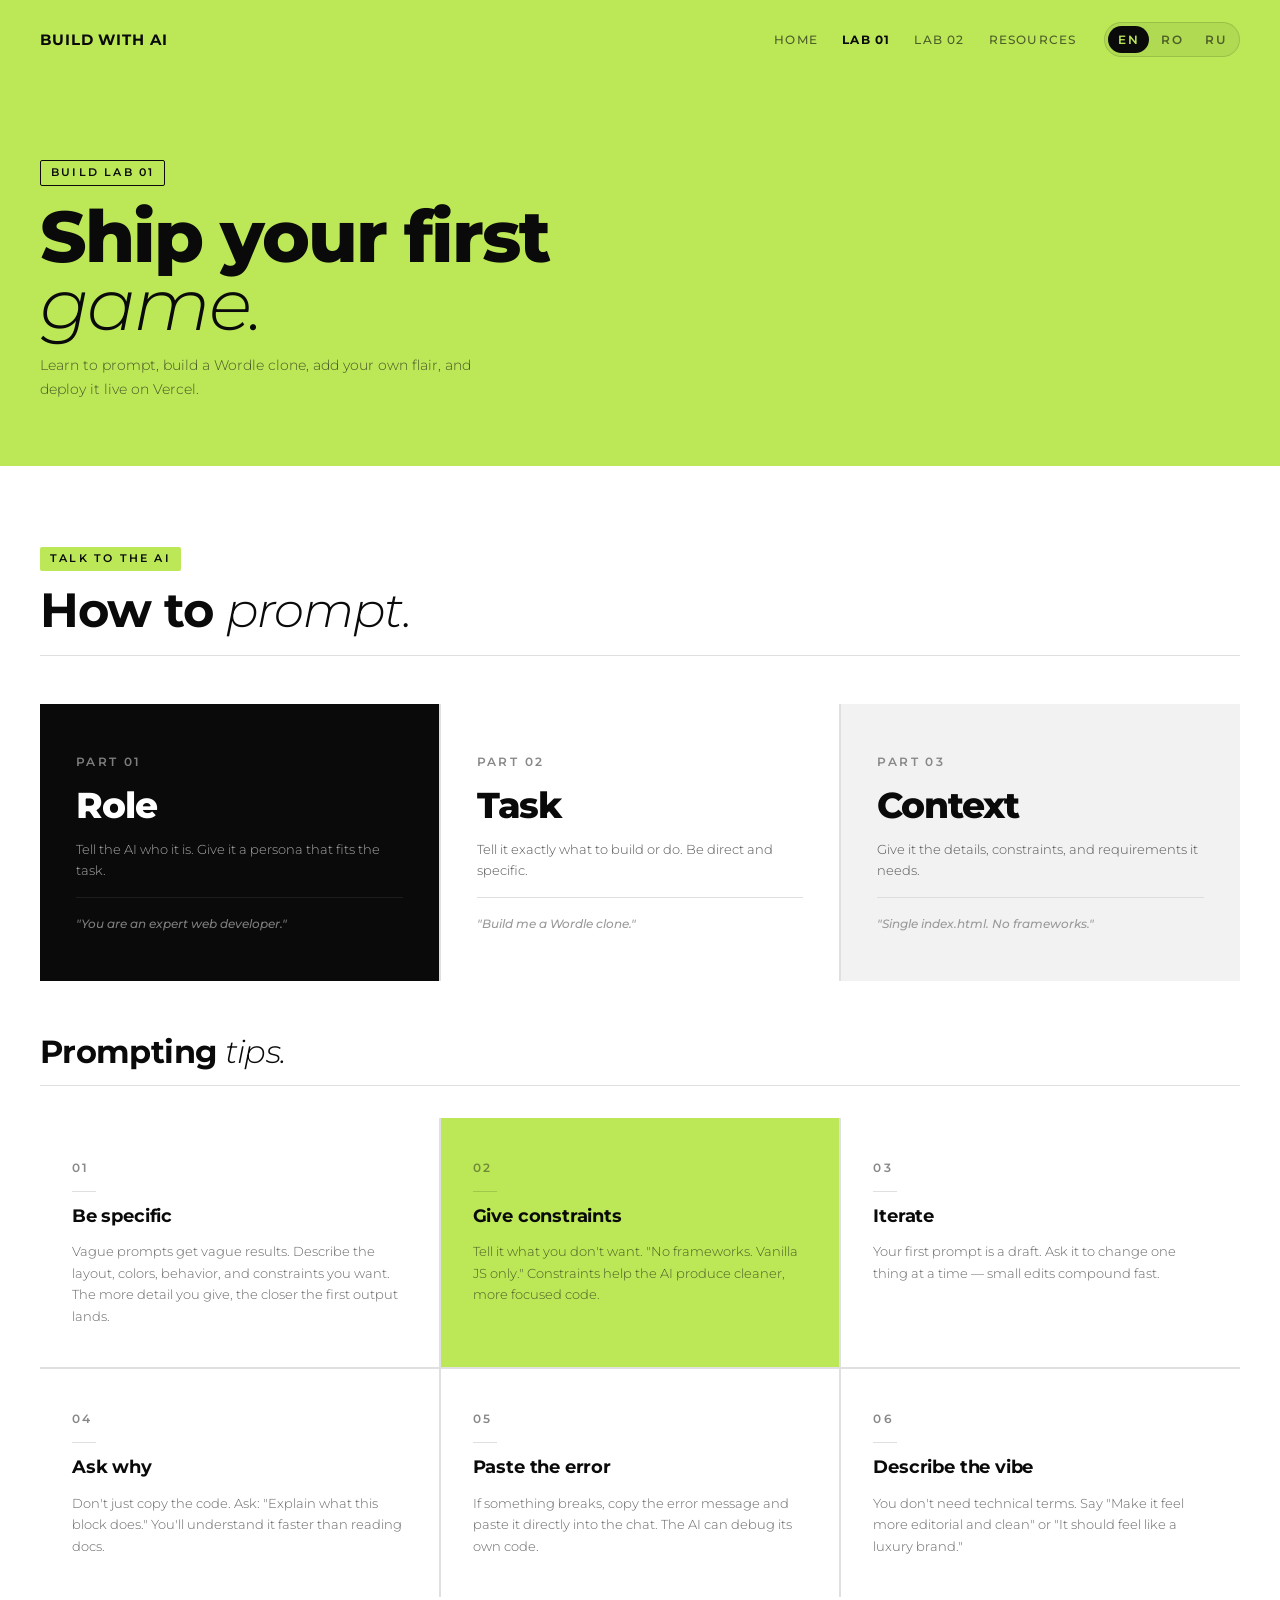
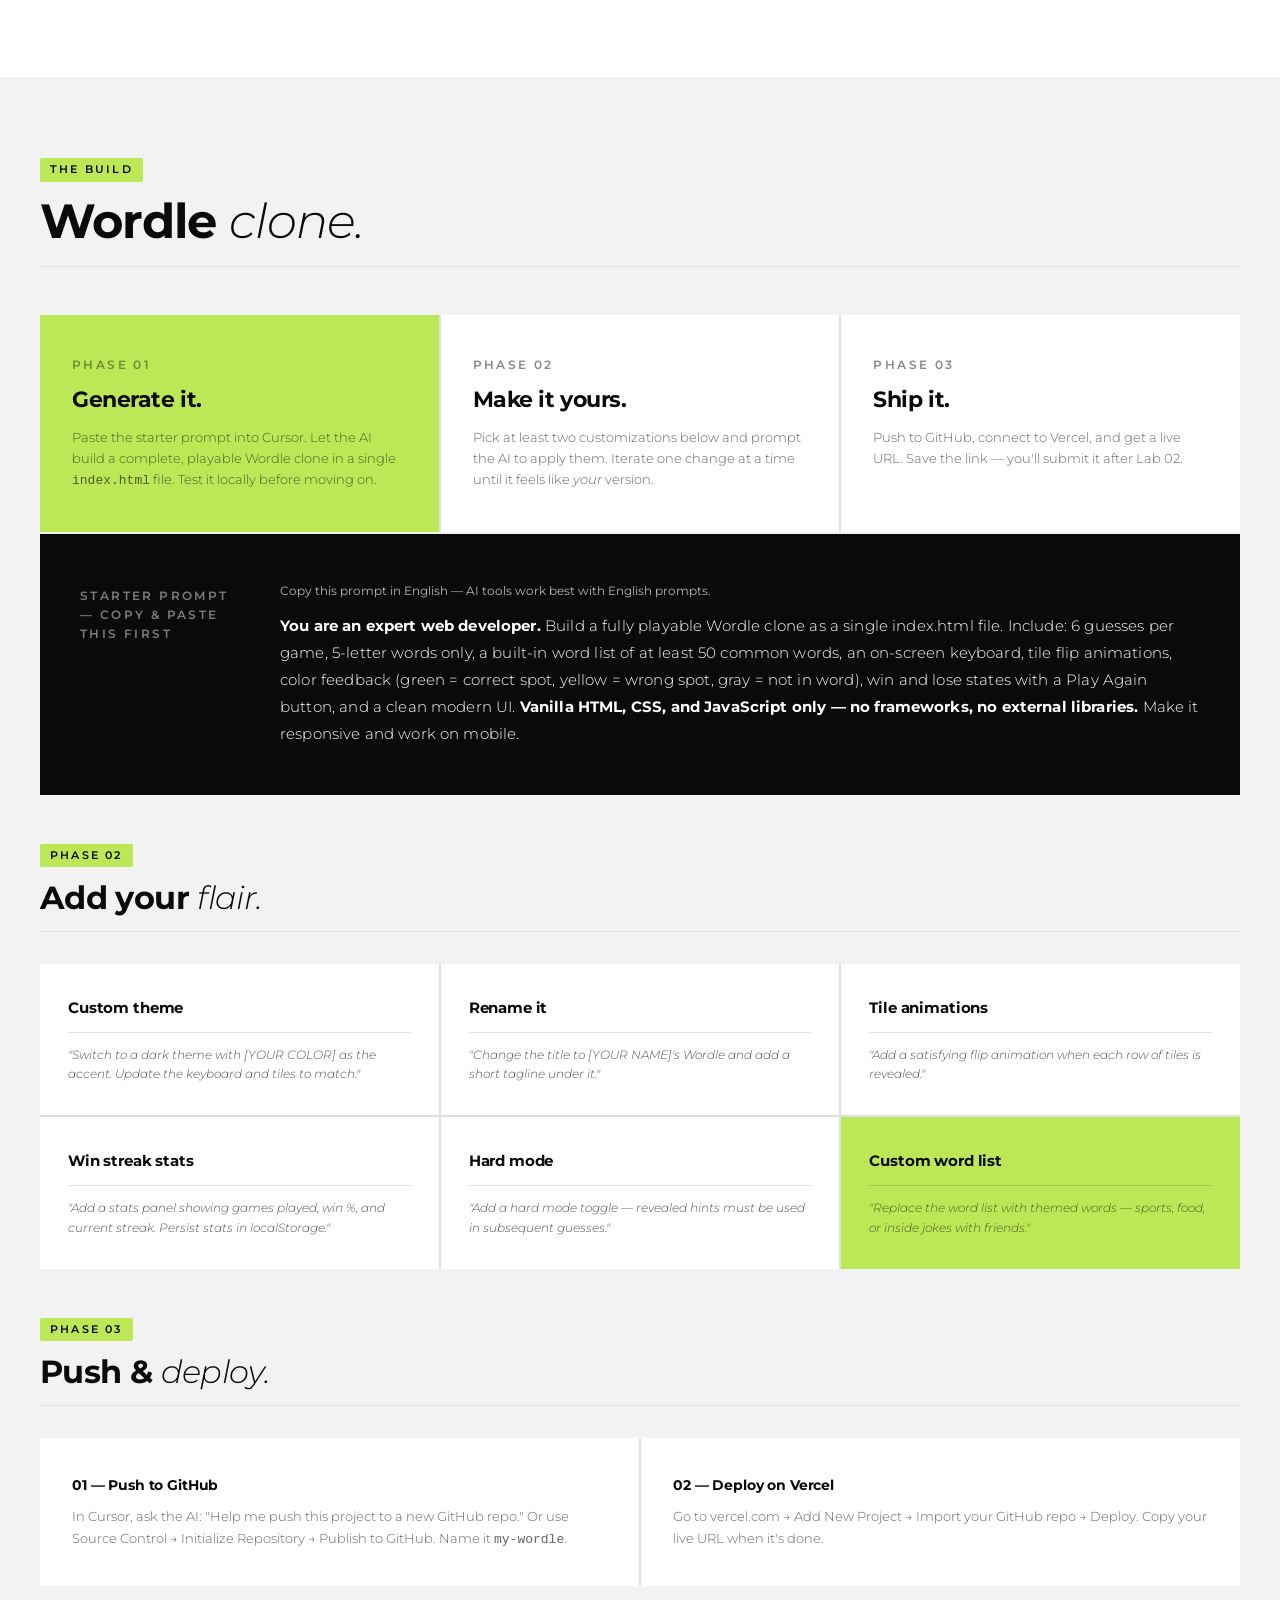
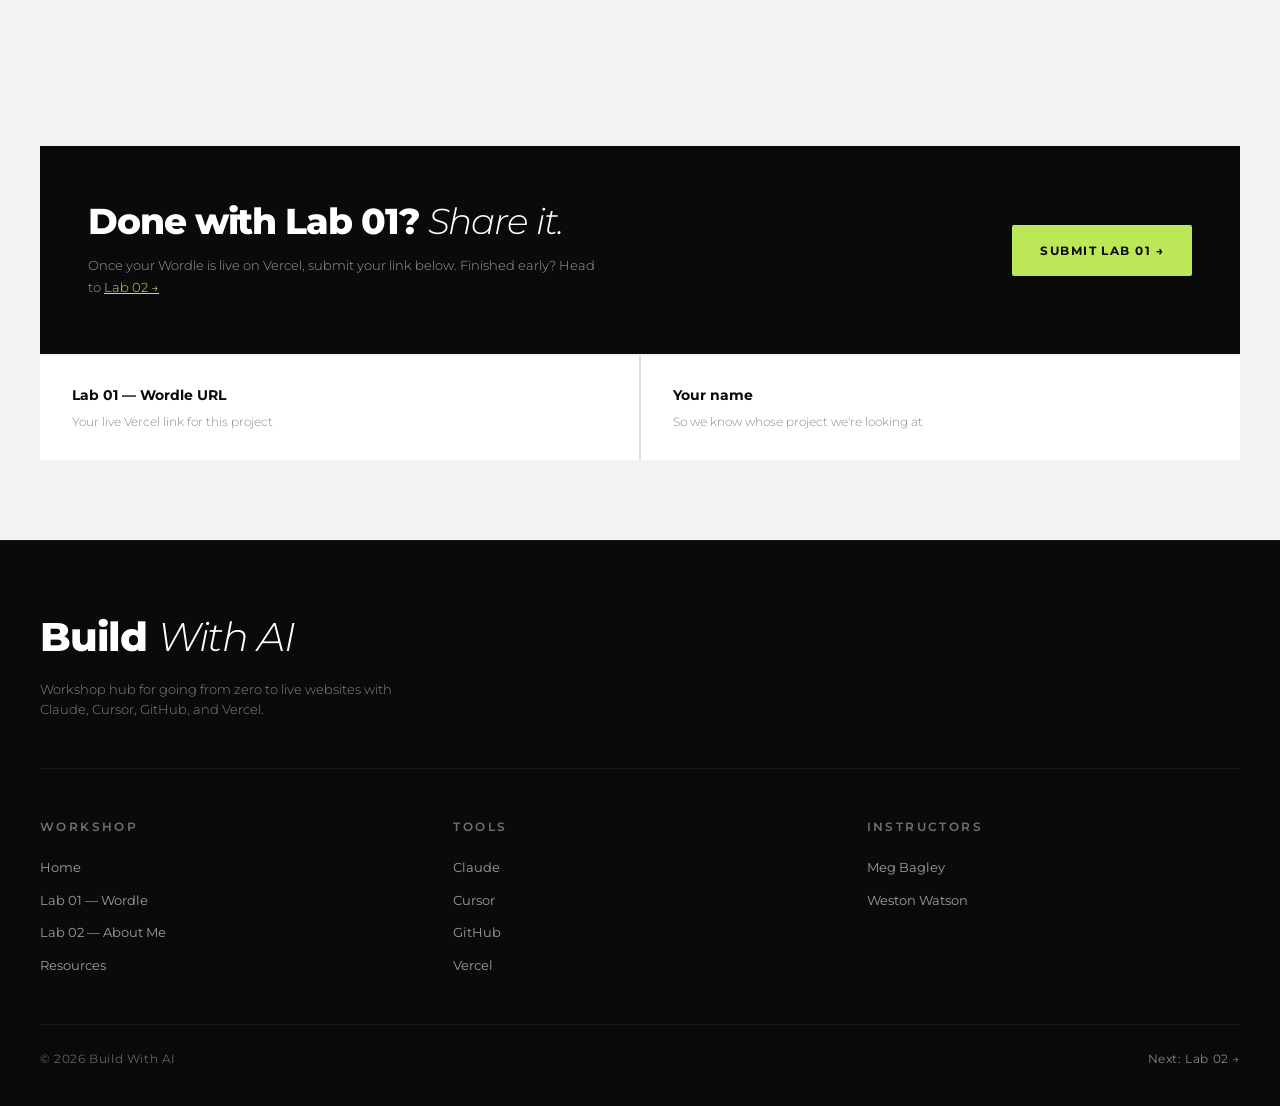
==== lab-1.html @ 5682653f "Fix starter prompt layout by grouping note and prompt text together. Co-authored-by: Cursor <cursora" ====
<!DOCTYPE html>
<html lang="en">
<head>
<meta charset="UTF-8">
<meta name="viewport" content="width=device-width, initial-scale=1.0">
<meta name="theme-color" content="#bce858">
<meta name="color-scheme" content="light">
<meta name="apple-mobile-web-app-title" content="Build With AI">
<title>Lab 01 — Wordle · Build With AI</title>
<link rel="icon" type="image/svg+xml" href="favicon.svg">
<link rel="apple-touch-icon" href="favicon.svg">
<link href="https://fonts.googleapis.com/css2?family=Montserrat:ital,wght@0,300;0,400;0,500;0,600;0,700;0,800;0,900;1,300;1,400&display=swap" rel="stylesheet">
<link rel="stylesheet" href="styles.css">
</head>
<body data-i18n-title="title.lab1">

<div class="cursor" id="cursor"></div>

<nav id="nav">
  <a href="index.html" class="nav-logo" data-i18n="nav.logo">Build With AI</a>
  <div class="nav-right">
    <ul class="nav-links">
      <li><a href="index.html" data-i18n="nav.home">Home</a></li>
      <li><a href="lab-1.html" class="active" data-i18n="nav.lab1">Lab 01</a></li>
      <li><a href="lab-2.html" data-i18n="nav.lab2">Lab 02</a></li>
      <li><a href="resources.html" data-i18n="nav.resources">Resources</a></li>
    </ul>
    <div class="lang-toggle lang-toggle--desktop" role="group" data-i18n-aria-label="nav.aria_lang" aria-label="Language">
      <button type="button" class="lang-btn active" data-lang="en" aria-pressed="true">EN</button>
      <button type="button" class="lang-btn" data-lang="ro" aria-pressed="false">RO</button>
      <button type="button" class="lang-btn" data-lang="ru" aria-pressed="false">RU</button>
    </div>
  </div>
  <button class="hamburger" id="hamburger" data-i18n-aria-label="nav.aria_menu" aria-label="Open menu">
    <span></span><span></span><span></span>
  </button>
</nav>

<div class="mobile-menu" id="mobileMenu">
  <div class="lang-toggle mobile-lang-toggle" role="group" data-i18n-aria-label="nav.aria_lang" aria-label="Language">
    <button type="button" class="lang-btn active" data-lang="en" aria-pressed="true">EN</button>
    <button type="button" class="lang-btn" data-lang="ro" aria-pressed="false">RO</button>
    <button type="button" class="lang-btn" data-lang="ru" aria-pressed="false">RU</button>
  </div>
  <a href="index.html" class="mobile-link" data-i18n="nav.home">Home</a>
  <a href="lab-1.html" class="mobile-link active" data-i18n="nav.lab1">Lab 01</a>
  <a href="lab-2.html" class="mobile-link" data-i18n="nav.lab2">Lab 02</a>
  <a href="resources.html" class="mobile-link" data-i18n="nav.resources">Resources</a>
</div>

<header class="page-hero page-hero--lime lime-surface">
  <div class="page-hero-content">
    <div class="section-tag" data-i18n="lab1.hero.tag">Build Lab 01</div>
    <h1 data-i18n-html="lab1.hero.title_html">Ship your first <em>game.</em></h1>
    <p data-i18n="lab1.hero.desc">Learn to prompt, build a Wordle clone, add your own flair, and deploy it live on Vercel.</p>
  </div>
</header>

<!-- PROMPTING -->
<section id="prompting" class="page-section">
  <div class="section-header reveal">
    <div>
      <div class="section-tag" data-i18n="lab1.prompting.tag">Talk to the AI</div>
      <h2 class="section-title" data-i18n-html="lab1.prompting.title_html">How to <em>prompt.</em></h2>
    </div>
  </div>
  <div class="formula-blocks reveal">
    <div class="formula-block">
      <div class="formula-part-label" data-i18n="lab1.prompting.formula01.label">Part 01</div>
      <div class="formula-name" data-i18n="lab1.prompting.formula01.name">Role</div>
      <div class="formula-desc" data-i18n="lab1.prompting.formula01.desc">Tell the AI who it is. Give it a persona that fits the task.</div>
      <div class="formula-eg" data-i18n="lab1.prompting.formula01.eg">"You are an expert web developer."</div>
    </div>
    <div class="formula-block">
      <div class="formula-part-label" data-i18n="lab1.prompting.formula02.label">Part 02</div>
      <div class="formula-name" data-i18n="lab1.prompting.formula02.name">Task</div>
      <div class="formula-desc" data-i18n="lab1.prompting.formula02.desc">Tell it exactly what to build or do. Be direct and specific.</div>
      <div class="formula-eg" data-i18n="lab1.prompting.formula02.eg">"Build me a Wordle clone."</div>
    </div>
    <div class="formula-block">
      <div class="formula-part-label" data-i18n="lab1.prompting.formula03.label">Part 03</div>
      <div class="formula-name" data-i18n="lab1.prompting.formula03.name">Context</div>
      <div class="formula-desc" data-i18n="lab1.prompting.formula03.desc">Give it the details, constraints, and requirements it needs.</div>
      <div class="formula-eg" data-i18n="lab1.prompting.formula03.eg">"Single index.html. No frameworks."</div>
    </div>
  </div>

  <div class="section-header reveal" style="margin-top: 48px; margin-bottom: 32px; padding-bottom: 16px;">
    <div>
      <h2 class="section-title" style="font-size: clamp(22px, 3vw, 32px);" data-i18n-html="lab1.prompting.tips_title_html">Prompting <em>tips.</em></h2>
    </div>
  </div>

  <div class="tips-blocks reveal">
    <div class="tip-block">
      <div class="tip-num">01</div>
      <div class="tip-divider"></div>
      <div class="tip-title" data-i18n="tips.01.title">Be specific</div>
      <div class="tip-body" data-i18n="tips.01.body">Vague prompts get vague results. Describe the layout, colors, behavior, and constraints you want. The more detail you give, the closer the first output lands.</div>
    </div>
    <div class="tip-block tip-block--lime">
      <div class="tip-num">02</div>
      <div class="tip-divider"></div>
      <div class="tip-title" data-i18n="tips.02.title">Give constraints</div>
      <div class="tip-body" data-i18n="tips.02.body">Tell it what you don't want. "No frameworks. Vanilla JS only." Constraints help the AI produce cleaner, more focused code.</div>
    </div>
    <div class="tip-block">
      <div class="tip-num">03</div>
      <div class="tip-divider"></div>
      <div class="tip-title" data-i18n="tips.03.title">Iterate</div>
      <div class="tip-body" data-i18n="tips.03.body">Your first prompt is a draft. Ask it to change one thing at a time — small edits compound fast.</div>
    </div>
    <div class="tip-block">
      <div class="tip-num">04</div>
      <div class="tip-divider"></div>
      <div class="tip-title" data-i18n="tips.04.title">Ask why</div>
      <div class="tip-body" data-i18n="tips.04.body">Don't just copy the code. Ask: "Explain what this block does." You'll understand it faster than reading docs.</div>
    </div>
    <div class="tip-block">
      <div class="tip-num">05</div>
      <div class="tip-divider"></div>
      <div class="tip-title" data-i18n="tips.05.title">Paste the error</div>
      <div class="tip-body" data-i18n="tips.05.body">If something breaks, copy the error message and paste it directly into the chat. The AI can debug its own code.</div>
    </div>
    <div class="tip-block">
      <div class="tip-num">06</div>
      <div class="tip-divider"></div>
      <div class="tip-title" data-i18n="tips.06.title">Describe the vibe</div>
      <div class="tip-body" data-i18n="tips.06.body">You don't need technical terms. Say "Make it feel more editorial and clean" or "It should feel like a luxury brand."</div>
    </div>
  </div>
</section>

<!-- BUILD LAB 01 -->
<section id="build-01" class="page-section gray">
  <div class="section-header reveal">
    <div>
      <div class="section-tag" data-i18n="lab1.build.tag">The build</div>
      <h2 class="section-title" data-i18n-html="lab1.build.title_html">Wordle <em>clone.</em></h2>
    </div>
  </div>

  <div class="build-phases reveal">
    <div class="build-phase">
      <div class="build-phase-label" data-i18n="lab1.build.phase01.label">Phase 01</div>
      <div class="build-phase-title" data-i18n="lab1.build.phase01.title">Generate it.</div>
      <div class="build-phase-body" data-i18n-html="lab1.build.phase01.body_html">Paste the starter prompt into Cursor. Let the AI build a complete, playable Wordle clone in a single <span style="font-family:monospace;">index.html</span> file. Test it locally before moving on.</div>
    </div>
    <div class="build-phase">
      <div class="build-phase-label" data-i18n="lab1.build.phase02.label">Phase 02</div>
      <div class="build-phase-title" data-i18n="lab1.build.phase02.title">Make it yours.</div>
      <div class="build-phase-body" data-i18n-html="lab1.build.phase02.body_html">Pick at least two customizations below and prompt the AI to apply them. Iterate one change at a time until it feels like <em>your</em> version.</div>
    </div>
    <div class="build-phase">
      <div class="build-phase-label" data-i18n="lab1.build.phase03.label">Phase 03</div>
      <div class="build-phase-title" data-i18n="lab1.build.phase03.title">Ship it.</div>
      <div class="build-phase-body" data-i18n="lab1.build.phase03.body">Push to GitHub, connect to Vercel, and get a live URL. Save the link — you'll submit it after Lab 02.</div>
    </div>
  </div>

  <div class="prompt-example reveal">
    <div class="prompt-eg-label" data-i18n="lab1.prompt.label">Starter prompt — copy &amp; paste this first</div>
    <div class="prompt-eg-content">
      <p class="prompt-note" data-i18n="lab1.prompt.note">Copy this prompt in English — AI tools work best with English prompts.</p>
      <div class="prompt-eg-text" data-i18n-html="lab1.prompt.starter_html">
      <strong>You are an expert web developer.</strong> Build a fully playable Wordle clone as a single index.html file. Include: 6 guesses per game, 5-letter words only, a built-in word list of at least 50 common words, an on-screen keyboard, tile flip animations, color feedback (green = correct spot, yellow = wrong spot, gray = not in word), win and lose states with a Play Again button, and a clean modern UI. <strong>Vanilla HTML, CSS, and JavaScript only — no frameworks, no external libraries.</strong> Make it responsive and work on mobile.
      </div>
    </div>
  </div>

  <div class="section-header reveal" style="margin-top: 48px; margin-bottom: 32px; padding-bottom: 16px;">
    <div>
      <div class="section-tag" data-i18n="lab1.flair.tag">Phase 02</div>
      <h2 class="section-title" style="font-size: clamp(22px, 3vw, 32px);" data-i18n-html="lab1.flair.title_html">Add your <em>flair.</em></h2>
    </div>
  </div>

  <div class="flair-grid reveal">
    <div class="flair-card">
      <div class="flair-name" data-i18n="lab1.flair.theme.name">Custom theme</div>
      <div class="flair-prompt" data-i18n="lab1.flair.theme.prompt">"Switch to a dark theme with [YOUR COLOR] as the accent. Update the keyboard and tiles to match."</div>
    </div>
    <div class="flair-card">
      <div class="flair-name" data-i18n="lab1.flair.rename.name">Rename it</div>
      <div class="flair-prompt" data-i18n="lab1.flair.rename.prompt">"Change the title to [YOUR NAME]'s Wordle and add a short tagline under it."</div>
    </div>
    <div class="flair-card">
      <div class="flair-name" data-i18n="lab1.flair.animations.name">Tile animations</div>
      <div class="flair-prompt" data-i18n="lab1.flair.animations.prompt">"Add a satisfying flip animation when each row of tiles is revealed."</div>
    </div>
    <div class="flair-card">
      <div class="flair-name" data-i18n="lab1.flair.stats.name">Win streak stats</div>
      <div class="flair-prompt" data-i18n="lab1.flair.stats.prompt">"Add a stats panel showing games played, win %, and current streak. Persist stats in localStorage."</div>
    </div>
    <div class="flair-card">
      <div class="flair-name" data-i18n="lab1.flair.hardmode.name">Hard mode</div>
      <div class="flair-prompt" data-i18n="lab1.flair.hardmode.prompt">"Add a hard mode toggle — revealed hints must be used in subsequent guesses."</div>
    </div>
    <div class="flair-card flair-card--lime">
      <div class="flair-name" data-i18n="lab1.flair.wordlist.name">Custom word list</div>
      <div class="flair-prompt" data-i18n="lab1.flair.wordlist.prompt">"Replace the word list with themed words — sports, food, or inside jokes with friends."</div>
    </div>
  </div>

  <div class="section-header reveal" style="margin-top: 48px; margin-bottom: 32px; padding-bottom: 16px;">
    <div>
      <div class="section-tag" data-i18n="lab1.deploy.tag">Phase 03</div>
      <h2 class="section-title" style="font-size: clamp(22px, 3vw, 32px);" data-i18n-html="lab1.deploy.title_html">Push &amp; <em>deploy.</em></h2>
    </div>
  </div>

  <div class="deploy-steps reveal">
    <div class="deploy-step">
      <strong data-i18n="lab1.deploy.step01.title">01 — Push to GitHub</strong>
      <p data-i18n-html="lab1.deploy.step01.body_html">In Cursor, ask the AI: "Help me push this project to a new GitHub repo." Or use Source Control → Initialize Repository → Publish to GitHub. Name it <span style="font-family:monospace;">my-wordle</span>.</p>
    </div>
    <div class="deploy-step">
      <strong data-i18n="lab1.deploy.step02.title">02 — Deploy on Vercel</strong>
      <p data-i18n="lab1.deploy.step02.body">Go to vercel.com → Add New Project → Import your GitHub repo → Deploy. Copy your live URL when it's done.</p>
    </div>
  </div>
</section>

<!-- SHARE -->
<section id="share" class="share-callout">
  <div class="share-panel reveal">
    <div>
      <h3 data-i18n-html="lab1.share.title_html">Done with Lab 01? <em>Share it.</em></h3>
      <p data-i18n-html="lab1.share.desc_html">Once your Wordle is live on Vercel, submit your link below. Finished early? Head to <a href="lab-2.html" style="color: var(--lime);">Lab 02 →</a></p>
    </div>
    <a href="https://docs.google.com/forms/d/e/1FAIpQLScwI9HYtEaoEm6GmVNJrUmxpbOzEyf44yIDBHu_xsxbb-Xvlw/viewform?usp=sharing" target="_blank" rel="noopener" class="share-submit" data-i18n="lab1.share.submit">Submit Lab 01 →</a>
  </div>
  <div class="share-checklist reveal">
    <div class="share-item">
      <strong data-i18n="lab1.share.checklist.url.title">Lab 01 — Wordle URL</strong>
      <span data-i18n="lab1.share.checklist.url.desc">Your live Vercel link for this project</span>
    </div>
    <div class="share-item">
      <strong data-i18n="lab1.share.checklist.name.title">Your name</strong>
      <span data-i18n="lab1.share.checklist.name.desc">So we know whose project we're looking at</span>
    </div>
  </div>
</section>

<footer class="site-footer">
  <div class="site-footer-brand">
    <h2 data-i18n-html="footer.brand_title_html">Build <em>With AI</em></h2>
    <p data-i18n="footer.brand_desc">Workshop hub for going from zero to live websites with Claude, Cursor, GitHub, and Vercel.</p>
  </div>
  <div class="site-footer-grid">
    <div class="site-footer-col">
      <h4 data-i18n="footer.col_workshop">Workshop</h4>
      <ul>
        <li><a href="index.html" data-i18n="footer.link_home">Home</a></li>
        <li><a href="lab-1.html" data-i18n="footer.link_lab1">Lab 01 — Wordle</a></li>
        <li><a href="lab-2.html" data-i18n="footer.link_lab2">Lab 02 — About Me</a></li>
        <li><a href="resources.html" data-i18n="footer.link_resources">Resources</a></li>
      </ul>
    </div>
    <div class="site-footer-col">
      <h4 data-i18n="footer.col_tools">Tools</h4>
      <ul>
        <li><a href="https://claude.ai" target="_blank" rel="noopener">Claude</a></li>
        <li><a href="https://cursor.com" target="_blank" rel="noopener">Cursor</a></li>
        <li><a href="https://github.com" target="_blank" rel="noopener">GitHub</a></li>
        <li><a href="https://vercel.com" target="_blank" rel="noopener">Vercel</a></li>
      </ul>
    </div>
    <div class="site-footer-col">
      <h4 data-i18n="footer.col_instructors">Instructors</h4>
      <ul>
        <li><a href="https://www.instagram.com/megan._.bagley/" target="_blank" rel="noopener">Meg Bagley</a></li>
        <li><a href="https://www.instagram.com/weston.watson/" target="_blank" rel="noopener">Weston Watson</a></li>
      </ul>
    </div>
  </div>
  <div class="site-footer-bottom">
    <span data-i18n="footer.copyright">© 2026 Build With AI</span>
    <a href="lab-2.html" data-i18n="footer.next_lab2">Next: Lab 02 →</a>
  </div>
</footer>

<script src="i18n.js"></script>
<script src="main.js"></script>
</body>
</html>
---- styles.css ----
*, *::before, *::after { box-sizing: border-box; margin: 0; padding: 0; }
html {
  scroll-behavior: smooth;
  -webkit-tap-highlight-color: rgba(188, 232, 88, 0.35);
}

:root {
  --black: #0a0a0a;
    --lime:  #bce858;
  --white: #ffffff;
  --gray:  #f2f2f2;
  --mid:   #888;
  --border: #e0e0e0;
  --font-xxs: 11px;
  --font-xs: 12px;
}

body {
  font-family: 'Montserrat', sans-serif;
  background: var(--white);
  color: var(--black);
  font-size: 14px;
  line-height: 1.6;
}

::selection {
  background: var(--lime);
  color: var(--black);
}
::-moz-selection {
  background: var(--lime);
  color: var(--black);
}

/* ── CUSTOM CURSOR ─────────────────────── */
.cursor {
  display: none;
  position: fixed;
  width: 10px; height: 10px;
  background: var(--lime);
  border-radius: 50%;
  pointer-events: none;
  z-index: 9999;
  transform: translate(-50%, -50%);
  transition: width 0.2s, height 0.2s, background 0.2s;
}
@media (hover: hover) and (pointer: fine) {
  body { cursor: none; }
  .cursor { display: block; }
}
.cursor.expand {
  width: 40px; height: 40px;
  background: transparent;
  border: 1.5px solid var(--lime);
}
.cursor.on-lime {
  background: var(--black);
}
.cursor.on-lime.expand {
  background: transparent;
  border-color: var(--black);
}

:is(
  .lime-surface,
  .page-hero--lime,
  .step-block--lime,
  .tip-block--lime,
  .flair-card--lime,
  .agenda-item--lime,
  #build-01 .build-phase:nth-child(1),
  #build-02 .prompt-example,
  body:has(.page-hero--lime) nav:not(.scrolled)
) ::selection,
:is(.section-tag, .share-submit, .hero-cta)::selection {
  background: var(--black);
  color: var(--lime);
}
:is(
  .lime-surface,
  .page-hero--lime,
  .step-block--lime,
  .tip-block--lime,
  .flair-card--lime,
  .agenda-item--lime,
  #build-01 .build-phase:nth-child(1),
  #build-02 .prompt-example,
  body:has(.page-hero--lime) nav:not(.scrolled)
) ::-moz-selection,
:is(.section-tag, .share-submit, .hero-cta)::-moz-selection {
  background: var(--black);
  color: var(--lime);
}

/* ── NAV ───────────────────────────────── */
nav {
  position: fixed;
  top: 0; left: 0; right: 0;
  z-index: 170;
  display: flex;
  align-items: center;
  justify-content: space-between;
  padding: 22px 40px;
  background: transparent;
  backdrop-filter: none;
  border-bottom: 1px solid transparent;
  transition: background 0.4s ease, border-color 0.4s ease, backdrop-filter 0.4s ease;
}
nav.solid {
  background: rgba(10,10,10,0.96);
  backdrop-filter: blur(12px);
}
nav.scrolled {
  background: rgba(255,255,255,0.97);
  backdrop-filter: blur(12px);
  border-color: var(--border);
}
nav.scrolled .nav-logo { color: var(--black); }
nav.scrolled .nav-links a { color: var(--black); }
nav.scrolled .hamburger span { background: var(--black); }
nav.scrolled.menu-open .hamburger span { background: var(--black); }
.mobile-menu.white {
  background: var(--white);
}
.mobile-menu.white a {
  color: var(--black);
  border-bottom-color: rgba(0,0,0,0.08);
}
.mobile-menu.white a::after { color: var(--black); opacity: 0.25; }
.mobile-menu.white a:hover { color: var(--black); }
.mobile-menu.white a:hover::after { color: var(--lime); opacity: 1; }
.nav-logo {
  font-size: 15px;
  font-weight: 700;
  letter-spacing: 0.06em;
  text-transform: uppercase;
  text-decoration: none;
  color: var(--white);
  transition: color 0.3s;
}

.nav-right {
  display: flex;
  align-items: center;
  gap: 28px;
}

.nav-links {
  display: flex;
  gap: 24px;
  list-style: none;
}
.nav-links a {
  font-size: var(--font-xs);
  font-weight: 500;
  letter-spacing: 0.1em;
  text-transform: uppercase;
  text-decoration: none;
  color: var(--white);
  opacity: 0.62;
  transition: opacity 0.2s, color 0.3s;
}
.nav-links a:hover { opacity: 1; }
.nav-links a.active {
  opacity: 1;
  color: var(--white);
  font-weight: 700;
}
nav.scrolled .nav-links a.active {
  color: var(--black);
  opacity: 1;
  font-weight: 700;
}

.lang-toggle {
  display: flex;
  align-items: center;
  gap: 2px;
  padding: 3px;
  border: 1px solid rgba(255,255,255,0.18);
  border-radius: 999px;
  background: rgba(255,255,255,0.06);
}

.lang-btn {
  border: none;
  background: transparent;
  font-family: inherit;
  font-size: var(--font-xs);
  font-weight: 600;
  letter-spacing: 0.12em;
  text-transform: uppercase;
  color: var(--white);
  opacity: 0.58;
  padding: 6px 10px;
  border-radius: 999px;
  cursor: pointer;
  transition: opacity 0.2s, color 0.3s, background 0.2s;
}

.lang-btn:hover { opacity: 1; }

.lang-btn.active {
  opacity: 1;
  background: var(--lime);
  color: var(--black);
}

nav.scrolled .lang-toggle {
  border-color: rgba(0,0,0,0.12);
  background: rgba(0,0,0,0.04);
}

nav.scrolled .lang-btn { color: var(--black); }

nav.scrolled .lang-btn.active {
  background: var(--black);
  color: var(--lime);
}

.mobile-lang-toggle { display: none; }

.mobile-menu a.active {
  color: var(--white);
  opacity: 1;
  font-weight: 700;
}
.mobile-menu.white a.active {
  color: var(--black);
  opacity: 1;
  font-weight: 700;
}
.mobile-menu.white .lang-toggle {
  border-color: rgba(0,0,0,0.12);
  background: rgba(0,0,0,0.04);
}
.mobile-menu.white .lang-btn { color: var(--black); }
.mobile-menu.white .lang-btn.active {
  background: var(--black);
  color: var(--lime);
}

/* ── HERO ──────────────────────────────── */
.hero {
  position: relative;
  height: 100vh;
  min-height: 600px;
  overflow: hidden;
  display: flex;
  align-items: flex-end;
  padding: 0 40px 60px;
}
.hero::after {
  content: '';
  position: absolute;
  inset: 0;
  background: linear-gradient(to top, rgba(0,0,0,0.85) 0%, rgba(0,0,0,0.3) 50%, rgba(0,0,0,0.1) 100%);
  pointer-events: none;
  z-index: 1;
}

.hero-bg {
  position: absolute;
  inset: 0;
  background: var(--black);
  display: flex;
  align-items: center;
  justify-content: center;
  overflow: hidden;
}

/* Photo layer */
.hero-bg::before {
  content: '';
  position: absolute;
  inset: 0;
  background-image: url('https://images.unsplash.com/photo-1555066931-4365d14bab8c?w=1800&q=80&auto=format&fit=crop');
  background-size: cover;
  background-position: center 50%;
  opacity: 0.45;
  filter: grayscale(100%);
}

.hero-grid-lines {
  position: absolute;
  inset: 0;
  background-image:
    linear-gradient(rgba(255,255,255,0.07) 1px, transparent 1px),
    linear-gradient(90deg, rgba(255,255,255,0.07) 1px, transparent 1px);
  background-size: 80px 80px;
}

.hero-circle {
  position: absolute;
  width: 500px; height: 500px;
  border: 1px solid rgba(188,232,88,0.12);
  border-radius: 50%;
  top: 50%; left: 60%;
  transform: translate(-50%, -50%);
  animation: rotate 40s linear infinite;
}
.hero-circle::after {
  content: '';
  position: absolute;
  width: 300px; height: 300px;
  border: 1px solid rgba(255,255,255,0.04);
  border-radius: 50%;
  top: 50%; left: 50%;
  transform: translate(-50%, -50%);
}

@keyframes rotate { to { transform: translate(-50%, -50%) rotate(360deg); } }

.hero-content {
  position: relative;
  z-index: 3;
  max-width: 900px;
}

.hero-eyebrow {
  font-size: var(--font-xs);
  font-weight: 600;
  letter-spacing: 0.2em;
  text-transform: uppercase;
  color: rgba(255,255,255,0.65);
  margin-bottom: 20px;
  display: flex;
  align-items: center;
  gap: 12px;
}
.hero-eyebrow::before {
  content: '';
  display: block;
  width: 32px; height: 1px;
  background: var(--lime);
}

.hero h1 {
  font-size: clamp(52px, 10vw, 120px);
  font-weight: 800;
  line-height: 0.92;
  letter-spacing: -0.03em;
  color: var(--white);
  margin-bottom: 32px;
}

.hero h1 em {
  font-style: italic;
  font-weight: 300;
  letter-spacing: -0.02em;
}

.hero-bottom {
  display: flex;
  align-items: flex-end;
  justify-content: space-between;
  gap: 40px;
  flex-wrap: wrap;
}

.hero-desc {
  font-size: 13px;
  color: rgba(255,255,255,0.65);
  max-width: 320px;
  line-height: 1.7;
  font-weight: 300;
}

.hero-cta {
  display: inline-flex;
  align-items: center;
  gap: 10px;
  background: var(--lime);
  color: var(--black);
  font-size: var(--font-xs);
  font-weight: 700;
  letter-spacing: 0.12em;
  text-transform: uppercase;
  text-decoration: none;
  padding: 14px 28px;
  border-radius: 2px;
  transition: background 0.2s, color 0.2s;
  flex-shrink: 0;
}
.hero-cta:hover { background: var(--white); color: var(--black); }
.hero-cta .arrow { font-size: 14px; transition: transform 0.2s; }
.hero-cta:hover .arrow { transform: translateX(4px); }



/* ── SECTION SHARED ────────────────────── */
.section-header {
  display: flex;
  align-items: baseline;
  justify-content: space-between;
  margin-bottom: 48px;
  padding-bottom: 20px;
  border-bottom: 1px solid var(--border);
}
.section-tag {
  font-size: var(--font-xs);
  font-weight: 600;
  letter-spacing: 0.2em;
  text-transform: uppercase;
  color: var(--lime);
  -webkit-text-stroke: 0;
}
.section-tag { color: var(--black); background: var(--lime); display: inline-block; padding: 3px 10px; border-radius: 2px; font-size: var(--font-xxs); margin-bottom: 8px; }
.section-title {
  font-size: clamp(28px, 4vw, 48px);
  font-weight: 700;
  letter-spacing: -0.02em;
  line-height: 1.05;
  color: var(--black);
  margin-top: 6px;
}
.section-title em {
  font-style: italic;
  font-weight: 300;
}
.view-more {
  font-size: var(--font-xs);
  font-weight: 600;
  letter-spacing: 0.15em;
  text-transform: uppercase;
  color: var(--black);
  text-decoration: none;
  display: flex;
  align-items: center;
  gap: 8px;
  opacity: 0.62;
  transition: opacity 0.2s;
  flex-shrink: 0;
}
.view-more:hover { opacity: 1; }

/* ── TOOLS (EDITORIAL GRID) ────────────── */
#tools { padding: 80px 40px; }

.tools-editorial {
  display: grid;
  grid-template-columns: 1fr 1fr;
  grid-template-rows: auto auto;
  gap: 2px;
  background: var(--border);
}

.tool-block {
  background: var(--white);
  padding: 48px 40px;
  display: flex;
  flex-direction: column;
  gap: 16px;
  transition: background 0.25s;
  position: relative;
  overflow: hidden;
}
.tool-block:hover { background: var(--gray); }

.tool-block.featured {
  grid-column: 1;
  grid-row: 1 / 3;
  background: var(--black);
  color: var(--white);
  padding: 56px 48px;
  justify-content: flex-end;
  min-height: 480px;
}
.tool-block.featured:hover { background: #111; }

.tool-block.featured .tool-num { color: rgba(255,255,255,0.42); }
.tool-block.featured .tool-name { color: var(--white); }
.tool-block.featured .tool-desc { color: rgba(255,255,255,0.65); }
.tool-block.featured .tool-link { color: rgba(255,255,255,0.55); border-color: rgba(255,255,255,0.15); }
.tool-block.featured .tool-link:hover { color: var(--lime); border-color: var(--lime); }

/* Big background number */
.tool-block.featured::before {
  content: '01';
  position: absolute;
  top: 40px; right: 40px;
  font-size: 120px;
  font-weight: 800;
  line-height: 1;
  color: rgba(255,255,255,0.04);
  letter-spacing: -0.05em;
}

.tool-num {
  font-size: var(--font-xs);
  font-weight: 600;
  letter-spacing: 0.2em;
  color: var(--mid);
  font-family: 'Montserrat', monospace;
}
.tool-name {
  font-size: 28px;
  font-weight: 700;
  letter-spacing: -0.02em;
  color: var(--black);
  line-height: 1;
}
.tool-name em { font-style: italic; font-weight: 300; }
.tool-desc {
  font-size: 13px;
  color: #666;
  line-height: 1.65;
  font-weight: 300;
  max-width: 340px;
}
.tool-link {
  display: inline-flex;
  align-items: center;
  gap: 8px;
  font-size: var(--font-xs);
  font-weight: 600;
  letter-spacing: 0.15em;
  text-transform: uppercase;
  color: var(--black);
  text-decoration: none;
  border-bottom: 1px solid var(--border);
  padding-bottom: 4px;
  width: fit-content;
  transition: border-color 0.2s, color 0.2s;
  margin-top: auto;
}
.tool-link:hover { border-color: var(--lime); color: var(--black); }

/* ── STATS ─────────────────────────────── */
.stats-row {
  background: var(--black);
  display: grid;
  grid-template-columns: repeat(4, 1fr);
  border-top: 1px solid #1a1a1a;
}

.stat-block {
  padding: 52px 40px;
  border-right: 1px solid #1a1a1a;
  display: flex;
  flex-direction: column;
  gap: 8px;
}
.stat-block:last-child { border-right: none; }

.stat-num {
  font-size: clamp(36px, 4vw, 56px);
  font-weight: 800;
  letter-spacing: -0.03em;
  color: var(--white);
  line-height: 1;
}
.stat-num.infinity {
  font-size: clamp(56px, 7vw, 88px);
  line-height: 0.85;
}
.stat-label {
  font-size: var(--font-xs);
  font-weight: 500;
  letter-spacing: 0.15em;
  text-transform: uppercase;
  color: rgba(255,255,255,0.47);
}

/* ── INSTALL STEPS ─────────────────────── */
#install { padding: 80px 40px; background: var(--gray); }

.steps-grid {
  display: grid;
  grid-template-columns: 1fr 1fr;
  gap: 2px;
  background: var(--border);
}

.step-block {
  background: var(--white);
  padding: 48px 40px;
  display: flex;
  flex-direction: column;
  gap: 20px;
  transition: background 0.2s;
}
.step-block:hover { background: #f8f8f8; }

.step-block--lime {
  background: var(--lime);
}
.step-block--lime:hover { background: var(--lime); filter: brightness(0.97); }
.step-block--lime .step-index { color: rgba(0, 0, 0, 0.4); }
.step-block--lime .step-heading { color: var(--black); }
.step-block--lime .step-body { color: rgba(0, 0, 0, 0.65); }
.step-block--lime .step-body strong { color: var(--black); }

.step-block.full-width {
  grid-column: 1 / -1;
  background: var(--black);
  color: var(--white);
  flex-direction: row;
  align-items: flex-start;
  gap: 48px;
}

.step-index {
  font-size: var(--font-xs);
  font-weight: 600;
  letter-spacing: 0.2em;
  color: var(--mid);
}
.step-block.full-width .step-index { color: rgba(255,255,255,0.47); flex-shrink: 0; padding-top: 4px; }

.step-heading {
  font-size: 22px;
  font-weight: 700;
  letter-spacing: -0.02em;
  line-height: 1.1;
  color: var(--black);
}
.step-block.full-width .step-heading { color: var(--white); font-size: 20px; }

.step-body {
  font-size: 13px;
  color: #666;
  line-height: 1.7;
  font-weight: 300;
}
.step-block.full-width .step-body { color: rgba(255,255,255,0.65); }

.code-pill {
  display: inline-block;
  background: var(--gray);
  color: var(--black);
  font-family: 'Montserrat', monospace;
  font-size: 12px;
  font-weight: 600;
  padding: 10px 18px;
  border-radius: 2px;
  width: fit-content;
  letter-spacing: 0.03em;
  margin-top: 4px;
}
.step-block.full-width .code-pill {
  background: rgba(255,255,255,0.1);
  color: var(--white);
}

.step-links {
  display: flex;
  flex-direction: column;
  gap: 6px;
  margin-top: 4px;
}
.step-links a {
  font-size: var(--font-xs);
  font-weight: 500;
  color: var(--black);
  text-decoration: none;
  letter-spacing: 0.05em;
  border-bottom: 1px solid var(--border);
  padding-bottom: 6px;
  display: flex;
  justify-content: space-between;
  align-items: center;
  transition: border-color 0.2s;
}
.step-links a:hover { border-color: var(--lime); }
.step-links a::after { content: '→'; color: var(--lime); opacity: 0.8; }

/* ── PROMPTING ─────────────────────────── */
#prompting { padding: 80px 40px; }

.formula-blocks {
  display: grid;
  grid-template-columns: repeat(3, 1fr);
  gap: 2px;
  background: var(--border);
  margin-bottom: 2px;
}

.formula-block {
  padding: 48px 36px;
  display: flex;
  flex-direction: column;
  gap: 16px;
}
.formula-block:nth-child(1) { background: var(--black); }
.formula-block:nth-child(2) { background: var(--white); }
.formula-block:nth-child(3) { background: var(--gray); }

.formula-part-label {
  font-size: var(--font-xs);
  font-weight: 600;
  letter-spacing: 0.2em;
  text-transform: uppercase;
}
.formula-block:nth-child(1) .formula-part-label { color: rgba(255,255,255,0.47); }
.formula-block:nth-child(2) .formula-part-label { color: var(--mid); }
.formula-block:nth-child(3) .formula-part-label { color: var(--mid); }

.formula-name {
  font-size: 36px;
  font-weight: 800;
  letter-spacing: -0.03em;
  line-height: 1;
}
.formula-block:nth-child(1) .formula-name { color: var(--white); }
.formula-block:nth-child(2) .formula-name { color: var(--black); }
.formula-block:nth-child(3) .formula-name { color: var(--black); }

.formula-desc {
  font-size: 13px;
  font-weight: 300;
  line-height: 1.6;
}
.formula-block:nth-child(1) .formula-desc { color: rgba(255,255,255,0.65); }
.formula-block:nth-child(2) .formula-desc { color: #555; }
.formula-block:nth-child(3) .formula-desc { color: #555; }

.formula-eg {
  font-size: var(--font-xs);
  font-weight: 500;
  font-style: italic;
  margin-top: auto;
  padding-top: 16px;
  border-top: 1px solid;
}
.formula-block:nth-child(1) .formula-eg { color: rgba(255,255,255,0.47); border-color: rgba(255,255,255,0.08); }
.formula-block:nth-child(2) .formula-eg { color: #999; border-color: var(--border); }
.formula-block:nth-child(3) .formula-eg { color: #999; border-color: #ddd; }

.prompt-example {
  background: var(--black);
  padding: 48px 40px;
  display: grid;
  grid-template-columns: 160px 1fr;
  gap: 40px;
  align-items: start;
}

.prompt-eg-label {
  font-size: var(--font-xs);
  font-weight: 600;
  letter-spacing: 0.2em;
  text-transform: uppercase;
  color: rgba(255,255,255,0.47);
  padding-top: 4px;
  line-height: 1.6;
}

.prompt-eg-content {
  grid-column: 2;
  display: flex;
  flex-direction: column;
  gap: 12px;
}

.prompt-note {
  font-size: 12px;
  line-height: 1.5;
  color: rgba(255,255,255,0.7);
  margin: 0;
}

.prompt-eg-text {
  font-size: 15px;
  font-weight: 300;
  color: var(--white);
  line-height: 1.8;
  letter-spacing: 0.01em;
}

.prompt-eg-text strong {
  font-weight: 700;
  color: var(--white);
}

#build-02 .prompt-example { background: var(--lime); }
#build-02 .prompt-eg-label { color: rgba(0, 0, 0, 0.4); }
#build-02 .prompt-note { color: rgba(0, 0, 0, 0.45); }
#build-02 .prompt-eg-text,
#build-02 .prompt-eg-text strong { color: var(--black); }

/* ── BUILD LAB ─────────────────────────── */
#build-01, #build-02 { padding: 80px 40px; }
#build-02 { background: var(--gray); }

.build-phases {
  display: grid;
  grid-template-columns: repeat(3, 1fr);
  gap: 2px;
  background: var(--border);
  margin-bottom: 2px;
}
.build-phase {
  background: var(--white);
  padding: 40px 32px;
  display: flex;
  flex-direction: column;
  gap: 14px;
}
#build-01 .build-phase:nth-child(1) { background: var(--lime); color: var(--black); }
#build-01 .build-phase:nth-child(1) .build-phase-label { color: rgba(0, 0, 0, 0.4); }
#build-01 .build-phase:nth-child(1) .build-phase-title { color: var(--black); }
#build-01 .build-phase:nth-child(1) .build-phase-body { color: rgba(0, 0, 0, 0.6); }

.build-phase-label {
  font-size: var(--font-xs);
  font-weight: 600;
  letter-spacing: 0.2em;
  text-transform: uppercase;
  color: var(--mid);
}
.build-phase-title {
  font-size: 22px;
  font-weight: 700;
  letter-spacing: -0.02em;
  line-height: 1.1;
  color: var(--black);
}
.build-phase-body {
  font-size: 13px;
  color: #666;
  line-height: 1.65;
  font-weight: 300;
}

.flair-grid {
  display: grid;
  grid-template-columns: repeat(3, 1fr);
  gap: 2px;
  background: var(--border);
  margin-top: 2px;
}
.flair-card {
  background: var(--white);
  padding: 32px 28px;
  display: flex;
  flex-direction: column;
  gap: 12px;
}
.flair-card--lime {
  background: var(--lime);
}
.flair-card--lime .flair-prompt {
  color: rgba(0, 0, 0, 0.6);
  border-top-color: rgba(0, 0, 0, 0.15);
}
.flair-name {
  font-size: 15px;
  font-weight: 700;
  letter-spacing: -0.01em;
  color: var(--black);
}
.flair-prompt {
  font-size: 12px;
  color: #555;
  line-height: 1.6;
  font-weight: 300;
  font-style: italic;
  padding-top: 12px;
  border-top: 1px solid var(--border);
  margin-top: auto;
}

.deploy-steps {
  display: grid;
  grid-template-columns: 1fr 1fr;
  gap: 2px;
  background: var(--border);
  margin-top: 2px;
}
.deploy-step {
  background: var(--white);
  padding: 36px 32px;
  display: flex;
  flex-direction: column;
  gap: 10px;
}
.deploy-step strong {
  font-size: 14px;
  font-weight: 700;
  letter-spacing: -0.01em;
}
.deploy-step p {
  font-size: 13px;
  color: #666;
  line-height: 1.65;
  font-weight: 300;
}

/* ── DESIGN KIT ────────────────────────── */
#design { padding: 80px 40px; background: var(--gray); }

.criteria-grid {
  display: grid;
  grid-template-columns: 1fr 1fr;
  gap: 2px;
  background: var(--border);
  margin-top: 2px;
}
.criteria-block {
  background: var(--white);
  padding: 40px 36px;
  display: flex;
  flex-direction: column;
  gap: 16px;
}
.criteria-block.dark {
  background: var(--black);
  color: var(--white);
}
.criteria-block.dark .criteria-heading { color: var(--white); }
.criteria-block.dark .criteria-list li { color: rgba(255,255,255,0.7); border-color: rgba(255,255,255,0.08); }
.criteria-block.dark .criteria-list li::before { color: var(--lime); }

.criteria-heading {
  font-size: 20px;
  font-weight: 700;
  letter-spacing: -0.02em;
  color: var(--black);
}
.criteria-list {
  list-style: none;
  display: flex;
  flex-direction: column;
  gap: 0;
}
.criteria-list li {
  font-size: 13px;
  color: #666;
  line-height: 1.6;
  font-weight: 300;
  padding: 12px 0;
  border-bottom: 1px solid var(--border);
  display: flex;
  gap: 10px;
  align-items: flex-start;
}
.criteria-list li:last-child { border-bottom: none; }
.criteria-list li::before {
  content: '→';
  color: var(--lime);
  font-weight: 700;
  flex-shrink: 0;
}

/* ── SHOWCASE ──────────────────────────── */
#showcase { padding: 80px 40px; }

.share-panel {
  background: var(--black);
  padding: 56px 48px;
  display: grid;
  grid-template-columns: 1fr auto;
  gap: 40px;
  align-items: center;
}
.share-panel h3 {
  font-size: clamp(24px, 3vw, 36px);
  font-weight: 800;
  letter-spacing: -0.03em;
  color: var(--white);
  line-height: 1.1;
  margin-bottom: 12px;
}
.share-panel h3 em {
  font-style: italic;
  font-weight: 300;
}
.share-panel p {
  font-size: 13px;
  color: rgba(255,255,255,0.6);
  line-height: 1.7;
  font-weight: 300;
  max-width: 520px;
}
.share-submit {
  display: inline-flex;
  align-items: center;
  gap: 10px;
  background: var(--lime);
  color: var(--black);
  font-size: var(--font-xs);
  font-weight: 700;
  letter-spacing: 0.12em;
  text-transform: uppercase;
  text-decoration: none;
  padding: 16px 28px;
  border-radius: 2px;
  transition: background 0.2s;
  white-space: nowrap;
  flex-shrink: 0;
}
.share-submit:hover { background: var(--white); }

.share-checklist {
  display: grid;
  grid-template-columns: repeat(2, 1fr);
  gap: 2px;
  background: var(--border);
  margin-top: 2px;
}
.share-item {
  background: var(--white);
  padding: 28px 32px;
  display: flex;
  flex-direction: column;
  gap: 6px;
}
.share-item strong {
  font-size: 14px;
  font-weight: 700;
}
.share-item span {
  font-size: 12px;
  color: var(--mid);
  font-weight: 300;
}
.share-item--full {
  grid-column: 1 / -1;
}

/* ── TIPS ──────────────────────────────── */
#tips { padding: 80px 40px; background: var(--gray); }

.tips-blocks {
  display: grid;
  grid-template-columns: repeat(3, 1fr);
  gap: 2px;
  background: var(--border);
}

.tip-block {
  background: var(--white);
  padding: 40px 32px;
  display: flex;
  flex-direction: column;
  gap: 14px;
  transition: background 0.2s;
  position: relative;
}
.tip-block--lime {
  background: var(--lime);
}
.tip-block--lime .tip-num { color: rgba(0, 0, 0, 0.4); }
.tip-block--lime .tip-title { color: var(--black); }
.tip-block--lime .tip-body { color: rgba(0, 0, 0, 0.6); }
.tip-block--lime .tip-divider { background: rgba(0, 0, 0, 0.15); }
.tip-block:hover { background: var(--black); }
.tip-block:hover .tip-num,
.tip-block:hover .tip-title,
.tip-block:hover .tip-body { color: var(--white); }
.tip-block:hover .tip-body { color: rgba(255,255,255,0.65); }
.tip-block:hover .tip-divider { background: var(--lime); }

.tip-num {
  font-size: var(--font-xs);
  font-weight: 600;
  letter-spacing: 0.2em;
  color: var(--mid);
  transition: color 0.2s;
}

.tip-divider {
  width: 24px; height: 1px;
  background: var(--border);
  transition: background 0.2s;
}

.tip-title {
  font-size: 18px;
  font-weight: 700;
  letter-spacing: -0.01em;
  color: var(--black);
  transition: color 0.2s;
  line-height: 1.2;
}

.tip-body {
  font-size: 13px;
  color: #666;
  line-height: 1.65;
  font-weight: 300;
  transition: color 0.2s;
}

/* ── COLLECTION / RESOURCES ────────────── */
#resources { padding: 80px 40px; }

.collection-mosaic {
  display: grid;
  grid-template-columns: repeat(3, 1fr);
  grid-template-rows: auto auto;
  gap: 2px;
  background: var(--border);
}

.res-block {
  background: var(--white);
  padding: 40px 36px;
  display: flex;
  flex-direction: column;
  gap: 24px;
  min-height: 240px;
  transition: background 0.2s;
}
.res-block:hover { background: var(--gray); }

.res-block.dark {
  background: var(--black);
  grid-column: 2;
  grid-row: 1 / 3;
}
.res-block.dark:hover { background: #111; }

.res-col-label {
  font-size: var(--font-xs);
  font-weight: 600;
  letter-spacing: 0.2em;
  text-transform: uppercase;
  color: var(--mid);
  padding-bottom: 12px;
  border-bottom: 1px solid var(--border);
}
.res-block.dark .res-col-label {
  color: rgba(255,255,255,0.42);
  border-color: rgba(255,255,255,0.08);
}

.res-items { display: flex; flex-direction: column; gap: 0; }

.res-item {
  display: flex;
  flex-direction: column;
  gap: 2px;
  padding: 14px 0;
  border-bottom: 1px solid var(--border);
  transition: padding-left 0.25s ease;
  text-decoration: none;
  cursor: pointer;
}
.res-item:last-child { border-bottom: none; }
.res-item:hover { padding-left: 8px; }

.res-block.dark .res-item { border-color: rgba(255,255,255,0.06); }

.res-name {
  font-size: 14px;
  font-weight: 600;
  color: var(--black);
  letter-spacing: -0.01em;
}
.res-block.dark .res-name { color: var(--white); }

.res-url {
  font-size: var(--font-xs);
  color: var(--mid);
  font-weight: 300;
  letter-spacing: 0.03em;
}
.res-block.dark .res-url { color: rgba(255,255,255,0.47); }

/* ── FOOTER ────────────────────────────── */
footer {
  background: var(--black);
  padding: 80px 40px 48px;
}

.footer-top {
  display: grid;
  grid-template-columns: 1fr auto;
  gap: 40px;
  padding-bottom: 60px;
  border-bottom: 1px solid #1a1a1a;
  margin-bottom: 40px;
  align-items: end;
}

.footer-headline {
  font-size: clamp(32px, 5vw, 64px);
  font-weight: 800;
  letter-spacing: -0.03em;
  line-height: 1.0;
  color: var(--white);
}
.footer-headline em {
  font-style: italic;
  font-weight: 300;
}

.footer-cta {
  display: inline-flex;
  align-items: center;
  gap: 10px;
  border: 1px solid rgba(255,255,255,0.2);
  color: var(--white);
  font-size: var(--font-xs);
  font-weight: 600;
  letter-spacing: 0.15em;
  text-transform: uppercase;
  text-decoration: none;
  padding: 14px 24px;
  border-radius: 2px;
  transition: background 0.2s, border-color 0.2s;
  white-space: nowrap;
  align-self: flex-end;
}
.footer-cta:hover { background: var(--lime); color: var(--black); border-color: var(--lime); }

.footer-cols {
  display: grid;
  grid-template-columns: repeat(4, 1fr);
  gap: 40px;
}

.footer-col-title {
  font-size: var(--font-xs);
  font-weight: 600;
  letter-spacing: 0.2em;
  text-transform: uppercase;
  color: rgba(255,255,255,0.42);
  margin-bottom: 20px;
}

.footer-col-links {
  list-style: none;
  display: flex;
  flex-direction: column;
  gap: 10px;
}

.footer-col-links a {
  font-size: 13px;
  font-weight: 400;
  color: rgba(255,255,255,0.6);
  text-decoration: none;
  letter-spacing: 0.02em;
  transition: color 0.2s;
}
.footer-col-links a:hover { color: var(--white); }

.footer-bottom {
  margin-top: 48px;
  display: flex;
  justify-content: space-between;
  align-items: center;
  padding-top: 24px;
  border-top: 1px solid #1a1a1a;
}

.footer-logo {
  font-size: 28px;
  font-weight: 800;
  letter-spacing: -0.02em;
  color: var(--white);
}

.footer-copy {
  font-size: var(--font-xs);
  color: rgba(255,255,255,0.36);
  letter-spacing: 0.05em;
}

/* ── SCROLL REVEALS ────────────────────── */
.reveal {
  opacity: 0;
  transform: translateY(32px);
  transition: opacity 0.7s ease, transform 0.7s ease;
}
.reveal.visible {
  opacity: 1;
  transform: translateY(0);
}

/* ── RESPONSIVE ────────────────────────── */
@media (max-width: 860px) {
  nav { padding: 18px 24px; }
  .nav-links { display: none; }
  .lang-toggle--desktop { display: none; }
  .mobile-lang-toggle {
    display: flex;
    align-self: flex-start;
    margin-bottom: 8px;
  }
  .hamburger { display: flex !important; }
  .hero { padding: 0 24px 48px; min-height: 100svh; }
  .hero h1 { font-size: 52px; }
  .hero-bg::before {
    background-attachment: scroll;
    background-position: center center;
    background-size: cover;
    opacity: 0.5;
  }
  .hero-grid-lines { background-size: 48px 48px; }
  .page-section, #tools, #install, #prompting, #build-01, #design, #build-02, #showcase, #tips, #resources, #agenda, #instructors { padding: 60px 24px; }
  .page-hero { padding: 120px 24px 48px; }
  .instructors-grid { grid-template-columns: 1fr; }
  .agenda-grid { grid-template-columns: 1fr; }
  .site-footer-grid { grid-template-columns: 1fr 1fr; }
  .build-phases, .flair-grid { grid-template-columns: 1fr; }
  .deploy-steps, .criteria-grid, .share-checklist { grid-template-columns: 1fr; }
  .share-panel { grid-template-columns: 1fr; }
  .tools-editorial { grid-template-columns: 1fr; }
  .tool-block.featured { grid-row: auto; min-height: 360px; }
  .stats-row { grid-template-columns: repeat(2, 1fr); }
  .steps-grid { grid-template-columns: 1fr; }
  .step-block.full-width { flex-direction: column; gap: 20px; }
  .formula-blocks { grid-template-columns: 1fr; }
  .prompt-example { grid-template-columns: 1fr; gap: 16px; }
  .prompt-eg-content { grid-column: 1; }
  .tips-blocks { grid-template-columns: 1fr 1fr; }
  .collection-mosaic { grid-template-columns: 1fr; }
  .res-block.dark { grid-column: auto; grid-row: auto; }
  .footer-top { grid-template-columns: 1fr; }
  .footer-cols { grid-template-columns: repeat(2, 1fr); }
  footer { padding: 60px 24px 40px; }
}

/* ── HAMBURGER & MOBILE MENU ───────────────────────────── */
.hamburger {
  display: none;
  flex-direction: column;
  justify-content: center;
  gap: 5px;
  width: 44px;
  height: 44px;
  cursor: pointer;
  background: none;
  border: none;
  padding: 6px;
  z-index: 200;
  flex-shrink: 0;
}
.hamburger span {
  display: block;
  width: 22px; height: 1.5px;
  align-self: center;
  background: var(--white);
  transition: transform 0.3s ease, opacity 0.3s ease, width 0.3s ease, background 0.3s ease;
  border-radius: 2px;
  transition: transform 0.3s ease, opacity 0.3s ease, width 0.3s ease;
  transform-origin: center;
}
.hamburger.open span:nth-child(1) { transform: translateY(6.5px) rotate(45deg); background: var(--lime); }
.hamburger.open span:nth-child(2) { opacity: 0; width: 0; }
.hamburger.open span:nth-child(3) { transform: translateY(-6.5px) rotate(-45deg); background: var(--lime); }

.mobile-menu {
  display: none;
  position: fixed;
  top: 0; left: 0; right: 0; bottom: 0;
  background: var(--black);
  z-index: 160;
  flex-direction: column;
  justify-content: center;
  align-items: flex-start;
  padding: 40px;
  gap: 0;
}
.mobile-menu.open { display: flex; }

.mobile-menu a {
  font-size: clamp(32px, 9vw, 52px);
  font-weight: 800;
  letter-spacing: -0.03em;
  color: var(--white);
  text-decoration: none;
  line-height: 1.1;
  padding: 16px 0;
  border-bottom: 1px solid rgba(255,255,255,0.08);
  width: 100%;
  display: flex;
  justify-content: space-between;
  align-items: center;
  transition: color 0.2s;
}
.mobile-menu a:last-child { border-bottom: none; }
.mobile-menu a::after { content: '→'; font-size: 22px; color: var(--lime); opacity: 0.5; }
.mobile-menu a:hover { color: var(--lime); }
.mobile-menu a:hover::after { opacity: 1; }

.mobile-menu a:nth-child(2) { animation: slideUp 0.4s ease 0.05s both; }
.mobile-menu a:nth-child(3) { animation: slideUp 0.4s ease 0.1s both; }
.mobile-menu a:nth-child(4) { animation: slideUp 0.4s ease 0.15s both; }
.mobile-menu a:nth-child(5) { animation: slideUp 0.4s ease 0.2s both; }
.mobile-lang-toggle { animation: slideUp 0.4s ease both; }

@keyframes slideUp {
  from { opacity: 0; transform: translateY(20px); }
  to   { opacity: 1; transform: translateY(0); }
}

/* ── INNER PAGE HERO ───────────────────── */
.page-hero {
  position: relative;
  padding: 160px 40px 64px;
  background: var(--black);
  overflow: hidden;
}
.page-hero--lime {
  background: var(--lime);
}

body:has(.page-hero--lime) nav:not(.scrolled) {
  background: var(--lime);
  backdrop-filter: none;
  border-color: transparent;
}
body:has(.page-hero--lime) nav:not(.scrolled) .nav-logo,
body:has(.page-hero--lime) nav:not(.scrolled) .nav-links a {
  color: var(--black);
}
body:has(.page-hero--lime) nav:not(.scrolled) .nav-links a.active {
  color: var(--black);
  opacity: 1;
  font-weight: 700;
}
body:has(.page-hero--lime) nav:not(.scrolled) .lang-toggle {
  border-color: rgba(0,0,0,0.12);
  background: rgba(0,0,0,0.06);
}
body:has(.page-hero--lime) nav:not(.scrolled) .lang-btn { color: var(--black); }
body:has(.page-hero--lime) nav:not(.scrolled) .lang-btn.active {
  background: var(--black);
  color: var(--lime);
}
body:has(.page-hero--lime) nav:not(.scrolled) .hamburger span {
  background: var(--black);
}
.page-hero-content {
  position: relative;
  z-index: 1;
  max-width: 720px;
}
.page-hero .section-tag { margin-bottom: 16px; }
.page-hero h1 {
  font-size: clamp(40px, 7vw, 72px);
  font-weight: 800;
  line-height: 0.95;
  letter-spacing: -0.03em;
  color: var(--white);
  margin-bottom: 16px;
}
.page-hero h1 em { font-style: italic; font-weight: 300; }
.page-hero p {
  font-size: 14px;
  color: rgba(255,255,255,0.6);
  line-height: 1.7;
  font-weight: 300;
  max-width: 480px;
}

.page-hero--lime .section-tag {
  background: transparent;
  color: var(--black);
  border: 1px solid var(--black);
}
.page-hero--lime h1,
.page-hero--lime h1 em { color: var(--black); }
.page-hero--lime p { color: var(--black); opacity: 0.65; }

.page-section { padding: 80px 40px; }
.page-section.gray { background: var(--gray); }

/* ── AGENDA ────────────────────────────── */
#agenda { padding: 80px 40px; }

.agenda-grid {
  display: grid;
  grid-template-columns: 1fr 1fr;
  gap: 2px;
  background: var(--border);
}
.agenda-item {
  background: var(--white);
  padding: 36px 32px;
  display: grid;
  grid-template-columns: 56px 1fr;
  gap: 24px;
  align-items: start;
  text-decoration: none;
  color: inherit;
  transition: background 0.2s;
}
a.agenda-item:hover { background: var(--gray); }
.agenda-item.featured {
  grid-column: 1 / -1;
  background: var(--black);
  color: var(--white);
}
.agenda-item.featured:hover { background: #111; }
.agenda-item.featured .agenda-time { color: rgba(255,255,255,0.42); }
.agenda-item.featured .agenda-title { color: var(--white); }
.agenda-item.featured .agenda-desc { color: rgba(255,255,255,0.6); }
.agenda-item.featured .agenda-link { color: var(--lime); }

.agenda-item--lime {
  background: var(--lime);
}
a.agenda-item.agenda-item--lime:hover { background: var(--lime); filter: brightness(0.97); }
.agenda-item--lime .agenda-time { color: rgba(0, 0, 0, 0.4); }
.agenda-item--lime .agenda-title { color: var(--black); }
.agenda-item--lime .agenda-desc { color: rgba(0, 0, 0, 0.6); }
.agenda-item--lime .agenda-link { color: var(--black); }

.agenda-time {
  font-size: var(--font-xs);
  font-weight: 600;
  letter-spacing: 0.15em;
  color: var(--mid);
  padding-top: 4px;
}
.agenda-title {
  font-size: 20px;
  font-weight: 700;
  letter-spacing: -0.02em;
  color: var(--black);
  margin-bottom: 8px;
  line-height: 1.1;
}
.agenda-desc {
  font-size: 13px;
  color: #666;
  line-height: 1.6;
  font-weight: 300;
}
.agenda-link {
  display: inline-block;
  margin-top: 12px;
  font-size: var(--font-xs);
  font-weight: 600;
  letter-spacing: 0.12em;
  text-transform: uppercase;
  color: var(--black);
}

/* ── INSTRUCTORS ───────────────────────── */
#instructors { padding: 80px 40px; background: var(--gray); }

.instructors-grid {
  display: grid;
  grid-template-columns: 1fr 1fr;
  gap: 2px;
  background: var(--border);
}
.instructor-card {
  background: var(--white);
  padding: 48px 40px;
  display: flex;
  flex-direction: column;
  gap: 16px;
}
.instructor-card.dark {
  background: var(--black);
  color: var(--white);
}
.instructor-card.dark .instructor-role { color: rgba(255,255,255,0.5); }
.instructor-card.dark .instructor-bio { color: rgba(255,255,255,0.65); }
.instructor-card.dark .instructor-link { color: var(--lime); border-color: rgba(255,255,255,0.15); }

.instructor-role {
  font-size: var(--font-xs);
  font-weight: 600;
  letter-spacing: 0.2em;
  text-transform: uppercase;
  color: var(--mid);
}
.instructor-name {
  font-size: 32px;
  font-weight: 800;
  letter-spacing: -0.03em;
  line-height: 1;
}
.instructor-name em { font-style: italic; font-weight: 300; }
.instructor-bio {
  font-size: 13px;
  color: #666;
  line-height: 1.7;
  font-weight: 300;
}
.instructor-link {
  font-size: var(--font-xs);
  font-weight: 600;
  letter-spacing: 0.1em;
  text-transform: uppercase;
  color: var(--black);
  text-decoration: none;
  border-bottom: 1px solid var(--border);
  padding-bottom: 4px;
  width: fit-content;
  margin-top: auto;
  transition: border-color 0.2s;
}
.instructor-link:hover { border-color: var(--lime); }

/* ── SITE FOOTER ───────────────────────── */
.site-footer {
  background: var(--black);
  padding: 64px 40px 40px;
  border-top: 1px solid #1a1a1a;
}
.site-footer-brand {
  margin-bottom: 48px;
  padding-bottom: 48px;
  border-bottom: 1px solid #1a1a1a;
}
.site-footer-brand h2 {
  font-size: clamp(28px, 4vw, 40px);
  font-weight: 800;
  letter-spacing: -0.03em;
  color: var(--white);
  margin-bottom: 10px;
}
.site-footer-brand h2 em { font-style: italic; font-weight: 300; }
.site-footer-brand p {
  font-size: 13px;
  color: rgba(255,255,255,0.5);
  font-weight: 300;
  max-width: 400px;
  line-height: 1.6;
}
.site-footer-grid {
  display: grid;
  grid-template-columns: repeat(3, 1fr);
  gap: 40px;
  margin-bottom: 48px;
}
.site-footer-col h4 {
  font-size: var(--font-xs);
  font-weight: 600;
  letter-spacing: 0.2em;
  text-transform: uppercase;
  color: rgba(255,255,255,0.42);
  margin-bottom: 20px;
}
.site-footer-col ul {
  list-style: none;
  display: flex;
  flex-direction: column;
  gap: 10px;
}
.site-footer-col a {
  font-size: 13px;
  color: rgba(255,255,255,0.6);
  text-decoration: none;
  transition: color 0.2s;
}
.site-footer-col a:hover { color: var(--white); }
.site-footer-bottom {
  display: flex;
  justify-content: space-between;
  align-items: center;
  padding-top: 24px;
  border-top: 1px solid #1a1a1a;
  font-size: var(--font-xs);
  color: rgba(255,255,255,0.36);
  letter-spacing: 0.05em;
}
.site-footer-bottom a {
  color: rgba(255,255,255,0.5);
  text-decoration: none;
}
.site-footer-bottom a:hover { color: var(--lime); }

.share-callout { padding: 80px 40px; background: var(--gray); }
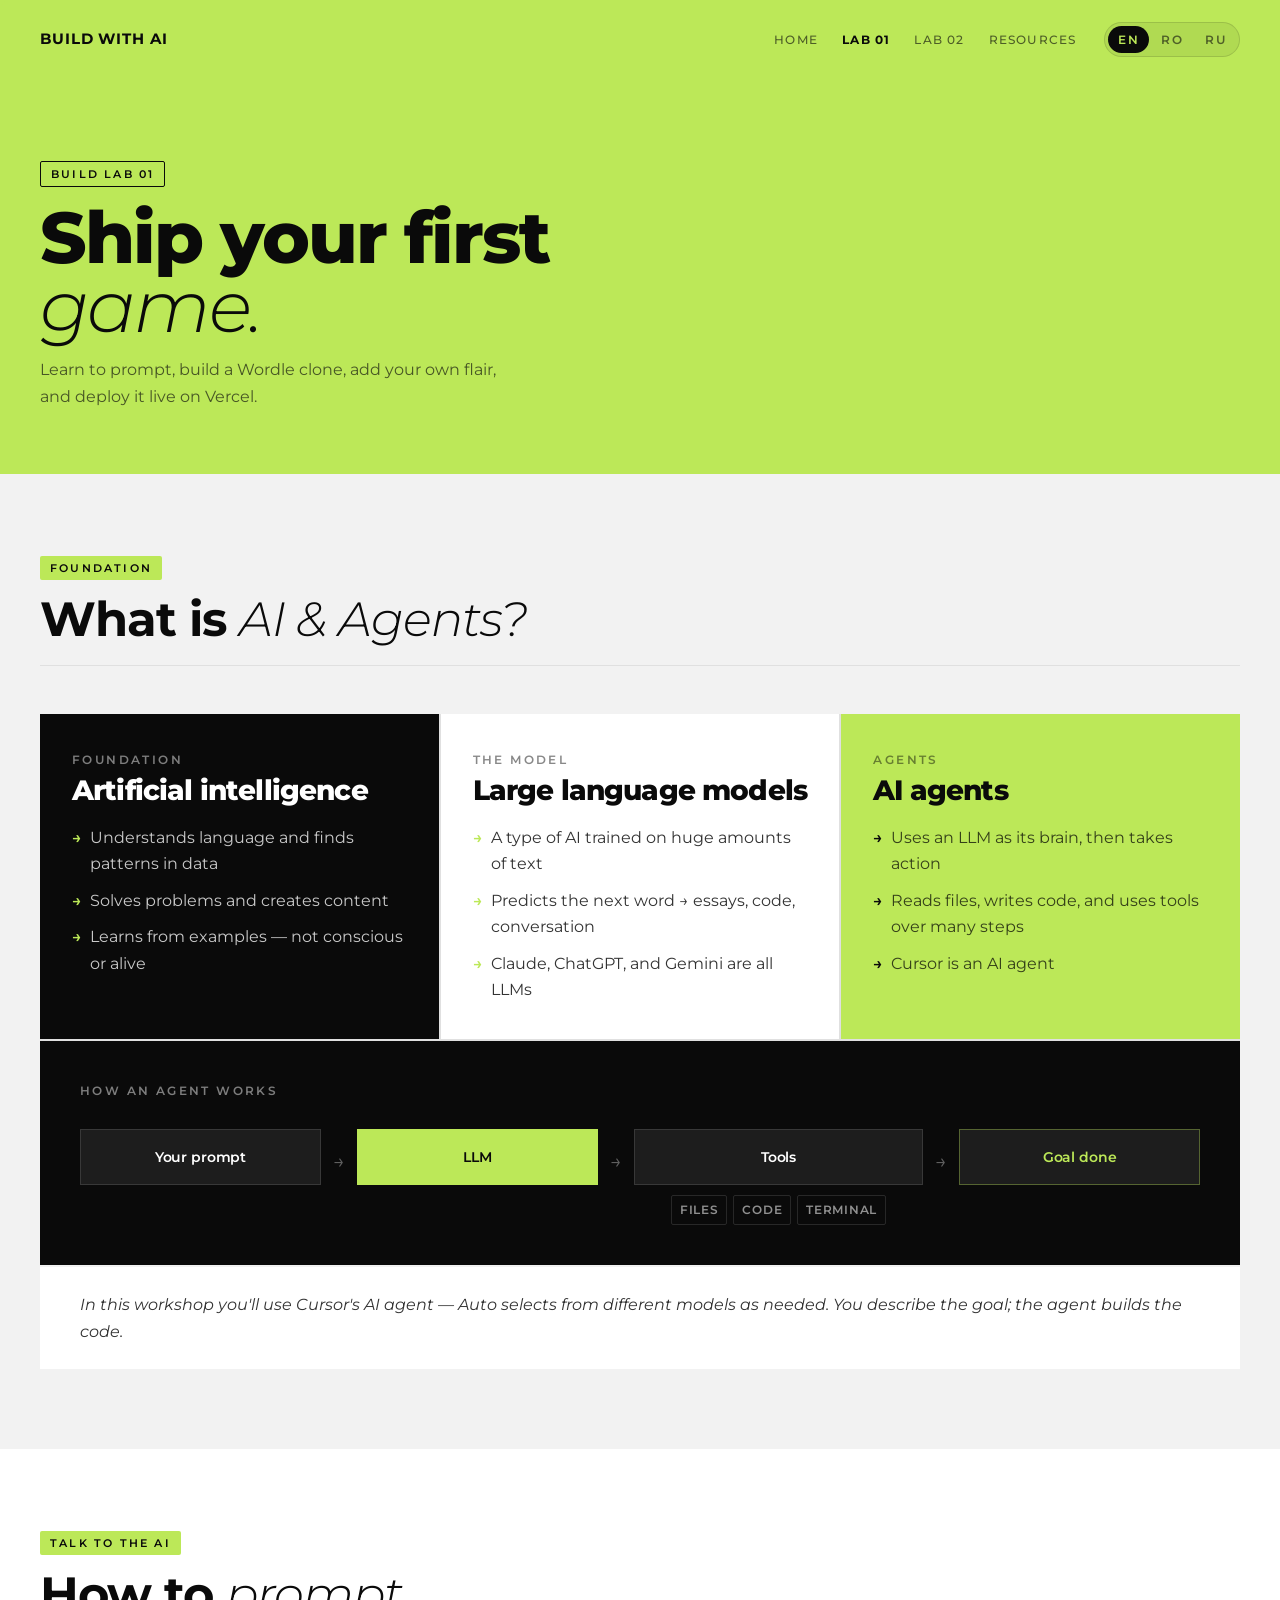
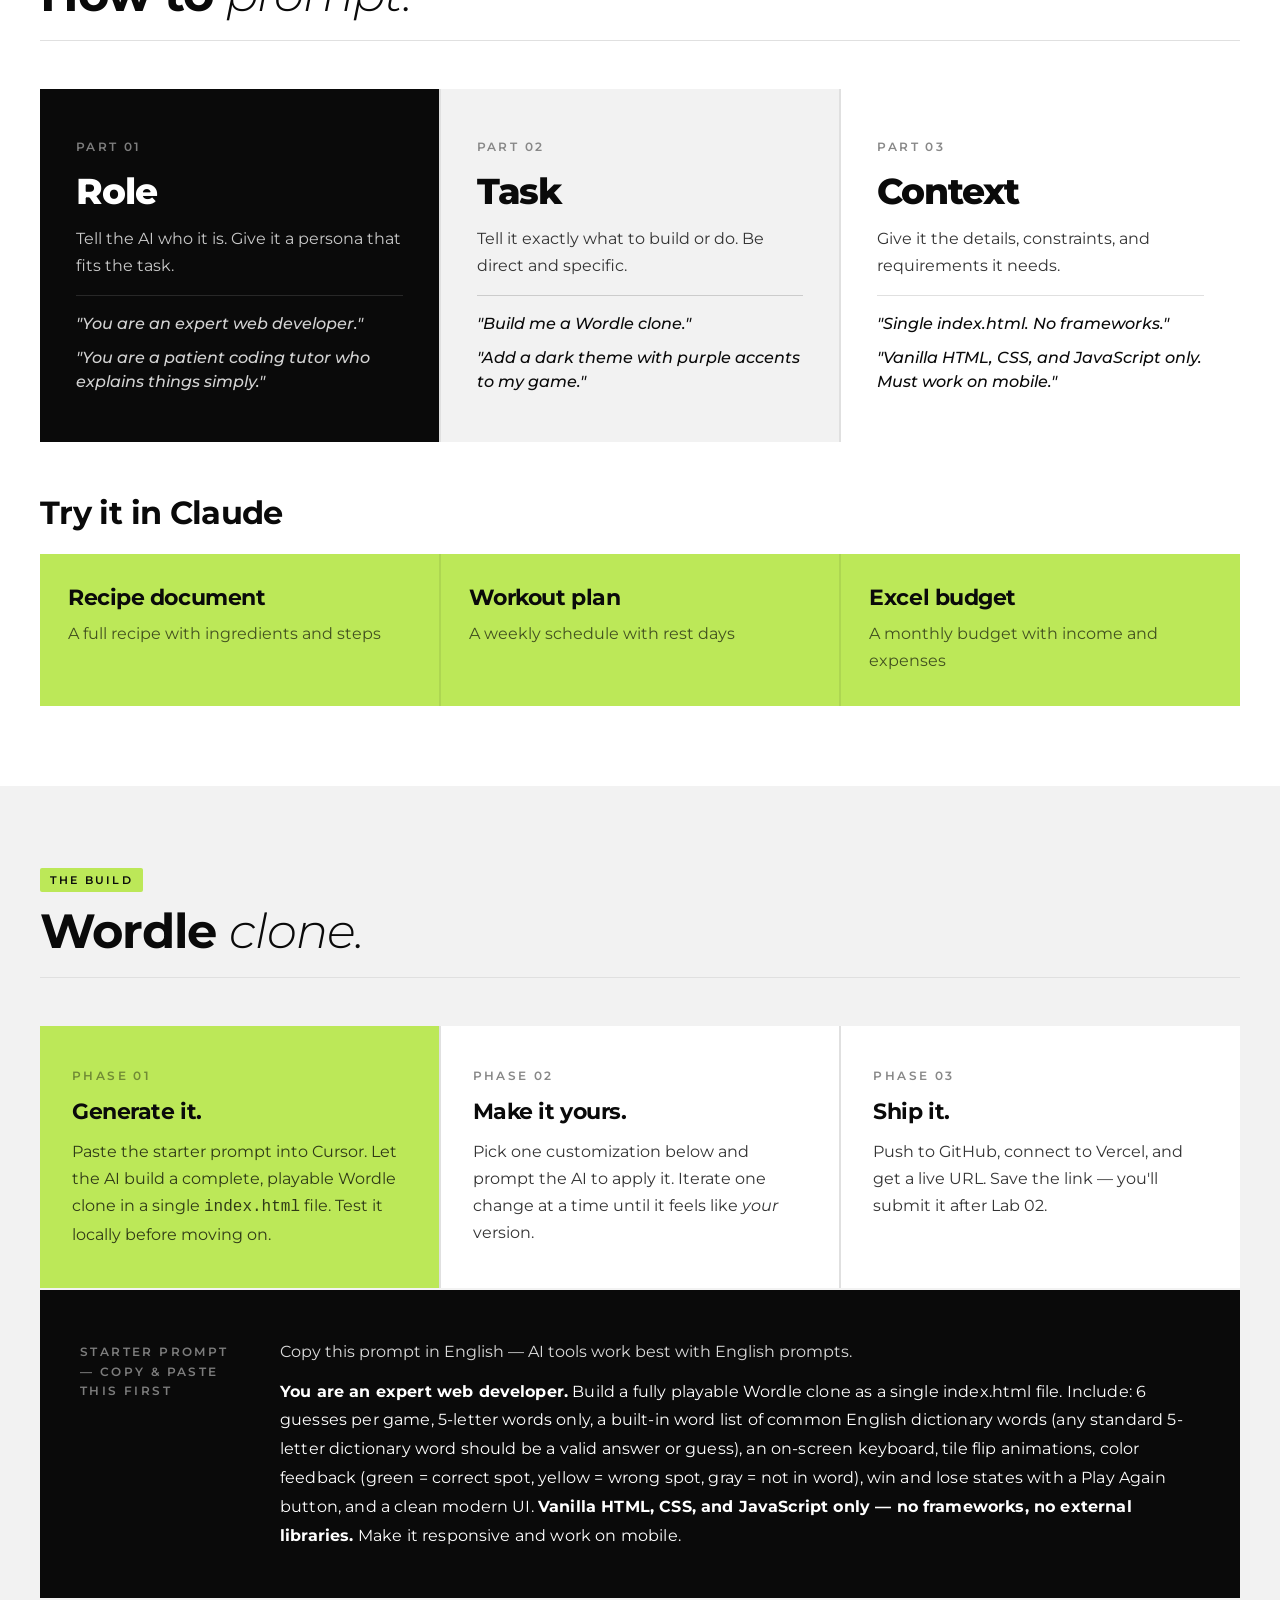
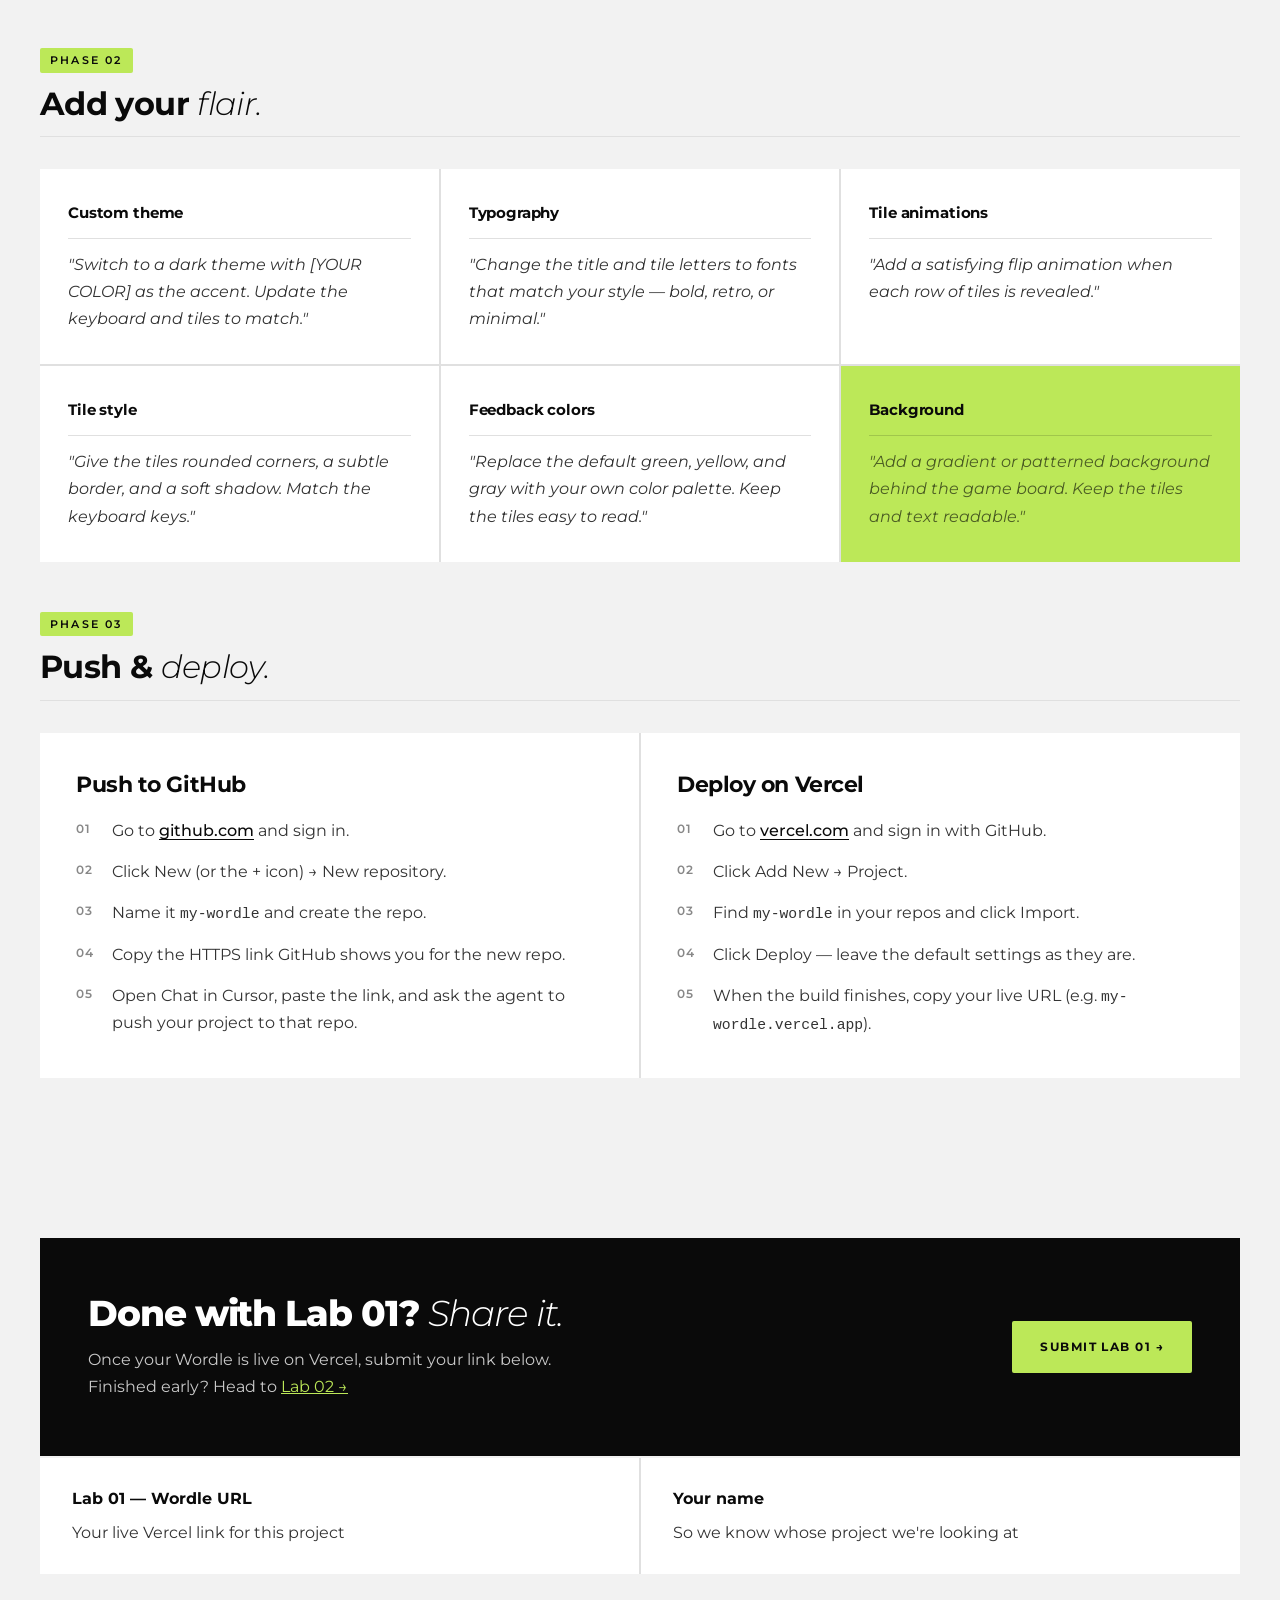
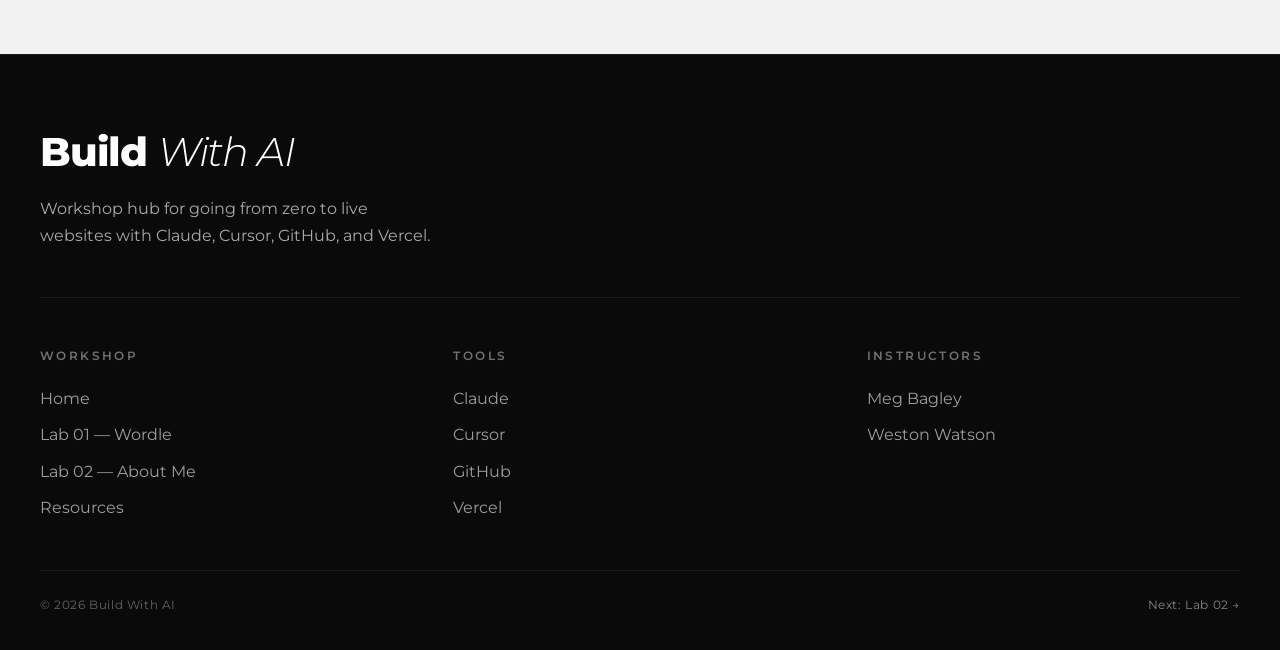
==== commit 9ba05a71: "Redesign AI section as a 3-column flow and refine lab copy. Replace stacked AI cards with a column l" ====
--- a/lab-1.html
+++ b/lab-1.html
@@ -56,6 +56,90 @@
   </div>
 </header>
 
+<!-- WHAT IS AI -->
+<section id="what-is-ai" class="page-section gray">
+  <div class="section-header reveal">
+    <div>
+      <div class="section-tag" data-i18n="lab1.ai.tag">Foundation</div>
+      <h2 class="section-title" data-i18n-html="lab1.ai.title_html">What is <em>AI &amp; Agents?</em></h2>
+    </div>
+  </div>
+
+  <div class="ai-flow reveal">
+    <div class="ai-flow-stack">
+      <article class="ai-flow-card ai-flow-card--dark">
+        <div class="ai-flow-card-top">
+          <div>
+            <div class="ai-flow-label" data-i18n="lab1.ai.def01.label">Foundation</div>
+            <h3 class="ai-flow-name" data-i18n="lab1.ai.def01.name">Artificial intelligence</h3>
+          </div>
+        </div>
+        <ul class="ai-flow-bullets">
+          <li data-i18n="lab1.ai.def01.bullet01">Understands language and finds patterns in data</li>
+          <li data-i18n="lab1.ai.def01.bullet02">Solves problems and creates content</li>
+          <li data-i18n="lab1.ai.def01.bullet03">Learns from examples — not conscious or alive</li>
+        </ul>
+      </article>
+
+      <article class="ai-flow-card">
+        <div class="ai-flow-card-top">
+          <div>
+            <div class="ai-flow-label" data-i18n="lab1.ai.def02.label">The model</div>
+            <h3 class="ai-flow-name" data-i18n="lab1.ai.def02.name">Large language models</h3>
+          </div>
+        </div>
+        <ul class="ai-flow-bullets">
+          <li data-i18n="lab1.ai.def02.bullet01">A type of AI trained on huge amounts of text</li>
+          <li data-i18n="lab1.ai.def02.bullet02">Predicts the next word → essays, code, conversation</li>
+          <li data-i18n="lab1.ai.def02.bullet03">Claude, ChatGPT, and Gemini are all LLMs</li>
+        </ul>
+      </article>
+
+      <article class="ai-flow-card ai-flow-card--lime">
+        <div class="ai-flow-card-top">
+          <div>
+            <div class="ai-flow-label" data-i18n="lab1.ai.def03.label">Agents</div>
+            <h3 class="ai-flow-name" data-i18n="lab1.ai.def03.name">AI agents</h3>
+          </div>
+        </div>
+        <ul class="ai-flow-bullets">
+          <li data-i18n="lab1.ai.def03.bullet01">Uses an LLM as its brain, then takes action</li>
+          <li data-i18n="lab1.ai.def03.bullet02">Reads files, writes code, and uses tools over many steps</li>
+          <li data-i18n="lab1.ai.def03.bullet03">Cursor is an AI agent</li>
+        </ul>
+      </article>
+    </div>
+
+    <div class="ai-pipeline">
+      <div class="ai-pipeline-title" data-i18n="lab1.ai.pipeline.title">How an agent works</div>
+      <div class="ai-pipeline-track">
+        <div class="ai-pipeline-step">
+          <div class="ai-pipeline-box" data-i18n="lab1.ai.pipeline.step01">Your prompt</div>
+        </div>
+        <div class="ai-pipeline-arrow" aria-hidden="true">→</div>
+        <div class="ai-pipeline-step">
+          <div class="ai-pipeline-box ai-pipeline-box--brain" data-i18n="lab1.ai.pipeline.step02">LLM</div>
+        </div>
+        <div class="ai-pipeline-arrow" aria-hidden="true">→</div>
+        <div class="ai-pipeline-step">
+          <div class="ai-pipeline-box" data-i18n="lab1.ai.pipeline.step03">Tools</div>
+          <div class="ai-pipeline-tags">
+            <span data-i18n="lab1.ai.pipeline.tag01">Files</span>
+            <span data-i18n="lab1.ai.pipeline.tag02">Code</span>
+            <span data-i18n="lab1.ai.pipeline.tag03">Terminal</span>
+          </div>
+        </div>
+        <div class="ai-pipeline-arrow" aria-hidden="true">→</div>
+        <div class="ai-pipeline-step">
+          <div class="ai-pipeline-box ai-pipeline-box--done" data-i18n="lab1.ai.pipeline.step04">Goal done</div>
+        </div>
+      </div>
+    </div>
+  </div>
+
+  <p class="ai-workshop-note reveal" data-i18n="lab1.ai.workshop_note">In this workshop you'll use Cursor's AI agent — Auto selects from different models as needed. You describe the goal; the agent builds the code.</p>
+</section>
+
 <!-- PROMPTING -->
 <section id="prompting" class="page-section">
   <div class="section-header reveal">
@@ -69,64 +153,51 @@
       <div class="formula-part-label" data-i18n="lab1.prompting.formula01.label">Part 01</div>
       <div class="formula-name" data-i18n="lab1.prompting.formula01.name">Role</div>
       <div class="formula-desc" data-i18n="lab1.prompting.formula01.desc">Tell the AI who it is. Give it a persona that fits the task.</div>
-      <div class="formula-eg" data-i18n="lab1.prompting.formula01.eg">"You are an expert web developer."</div>
+      <div class="formula-egs">
+        <div class="formula-eg" data-i18n="lab1.prompting.formula01.eg01">"You are an expert web developer."</div>
+        <div class="formula-eg" data-i18n="lab1.prompting.formula01.eg02">"You are a patient coding tutor who explains things simply."</div>
+      </div>
     </div>
     <div class="formula-block">
       <div class="formula-part-label" data-i18n="lab1.prompting.formula02.label">Part 02</div>
       <div class="formula-name" data-i18n="lab1.prompting.formula02.name">Task</div>
       <div class="formula-desc" data-i18n="lab1.prompting.formula02.desc">Tell it exactly what to build or do. Be direct and specific.</div>
-      <div class="formula-eg" data-i18n="lab1.prompting.formula02.eg">"Build me a Wordle clone."</div>
+      <div class="formula-egs">
+        <div class="formula-eg" data-i18n="lab1.prompting.formula02.eg01">"Build me a Wordle clone."</div>
+        <div class="formula-eg" data-i18n="lab1.prompting.formula02.eg02">"Add a dark theme with purple accents to my game."</div>
+      </div>
     </div>
     <div class="formula-block">
       <div class="formula-part-label" data-i18n="lab1.prompting.formula03.label">Part 03</div>
       <div class="formula-name" data-i18n="lab1.prompting.formula03.name">Context</div>
       <div class="formula-desc" data-i18n="lab1.prompting.formula03.desc">Give it the details, constraints, and requirements it needs.</div>
-      <div class="formula-eg" data-i18n="lab1.prompting.formula03.eg">"Single index.html. No frameworks."</div>
-    </div>
-  </div>
-
-  <div class="section-header reveal" style="margin-top: 48px; margin-bottom: 32px; padding-bottom: 16px;">
-    <div>
-      <h2 class="section-title" style="font-size: clamp(22px, 3vw, 32px);" data-i18n-html="lab1.prompting.tips_title_html">Prompting <em>tips.</em></h2>
-    </div>
-  </div>
-
-  <div class="tips-blocks reveal">
-    <div class="tip-block">
-      <div class="tip-num">01</div>
-      <div class="tip-divider"></div>
-      <div class="tip-title" data-i18n="tips.01.title">Be specific</div>
-      <div class="tip-body" data-i18n="tips.01.body">Vague prompts get vague results. Describe the layout, colors, behavior, and constraints you want. The more detail you give, the closer the first output lands.</div>
-    </div>
-    <div class="tip-block tip-block--lime">
-      <div class="tip-num">02</div>
-      <div class="tip-divider"></div>
-      <div class="tip-title" data-i18n="tips.02.title">Give constraints</div>
-      <div class="tip-body" data-i18n="tips.02.body">Tell it what you don't want. "No frameworks. Vanilla JS only." Constraints help the AI produce cleaner, more focused code.</div>
-    </div>
-    <div class="tip-block">
-      <div class="tip-num">03</div>
-      <div class="tip-divider"></div>
-      <div class="tip-title" data-i18n="tips.03.title">Iterate</div>
-      <div class="tip-body" data-i18n="tips.03.body">Your first prompt is a draft. Ask it to change one thing at a time — small edits compound fast.</div>
-    </div>
-    <div class="tip-block">
-      <div class="tip-num">04</div>
-      <div class="tip-divider"></div>
-      <div class="tip-title" data-i18n="tips.04.title">Ask why</div>
-      <div class="tip-body" data-i18n="tips.04.body">Don't just copy the code. Ask: "Explain what this block does." You'll understand it faster than reading docs.</div>
-    </div>
-    <div class="tip-block">
-      <div class="tip-num">05</div>
-      <div class="tip-divider"></div>
-      <div class="tip-title" data-i18n="tips.05.title">Paste the error</div>
-      <div class="tip-body" data-i18n="tips.05.body">If something breaks, copy the error message and paste it directly into the chat. The AI can debug its own code.</div>
-    </div>
-    <div class="tip-block">
-      <div class="tip-num">06</div>
-      <div class="tip-divider"></div>
-      <div class="tip-title" data-i18n="tips.06.title">Describe the vibe</div>
-      <div class="tip-body" data-i18n="tips.06.body">You don't need technical terms. Say "Make it feel more editorial and clean" or "It should feel like a luxury brand."</div>
+      <div class="formula-egs">
+        <div class="formula-eg" data-i18n="lab1.prompting.formula03.eg01">"Single index.html. No frameworks."</div>
+        <div class="formula-eg" data-i18n="lab1.prompting.formula03.eg02">"Vanilla HTML, CSS, and JavaScript only. Must work on mobile."</div>
+      </div>
+    </div>
+  </div>
+
+  <div class="section-header reveal" style="margin-top: 48px; margin-bottom: 24px; padding-bottom: 0; border-bottom: none;">
+    <div>
+      <h2 class="section-title" style="font-size: clamp(22px, 3vw, 32px);" data-i18n="lab1.prompting.activity.title">Try it in Claude</h2>
+    </div>
+  </div>
+
+  <div class="prompt-activity reveal">
+    <div class="prompt-topics">
+      <div class="prompt-topic">
+        <div class="prompt-topic-name" data-i18n="lab1.prompting.activity.topic01.name">Recipe document</div>
+        <div class="prompt-topic-desc" data-i18n="lab1.prompting.activity.topic01.topic">A full recipe with ingredients and steps</div>
+      </div>
+      <div class="prompt-topic">
+        <div class="prompt-topic-name" data-i18n="lab1.prompting.activity.topic02.name">Workout plan</div>
+        <div class="prompt-topic-desc" data-i18n="lab1.prompting.activity.topic02.topic">A weekly schedule with rest days</div>
+      </div>
+      <div class="prompt-topic">
+        <div class="prompt-topic-name" data-i18n="lab1.prompting.activity.topic03.name">Excel budget</div>
+        <div class="prompt-topic-desc" data-i18n="lab1.prompting.activity.topic03.topic">A monthly budget with income and expenses</div>
+      </div>
     </div>
   </div>
 </section>
@@ -149,7 +220,7 @@
     <div class="build-phase">
       <div class="build-phase-label" data-i18n="lab1.build.phase02.label">Phase 02</div>
       <div class="build-phase-title" data-i18n="lab1.build.phase02.title">Make it yours.</div>
-      <div class="build-phase-body" data-i18n-html="lab1.build.phase02.body_html">Pick at least two customizations below and prompt the AI to apply them. Iterate one change at a time until it feels like <em>your</em> version.</div>
+      <div class="build-phase-body" data-i18n-html="lab1.build.phase02.body_html">Pick one customization below and prompt the AI to apply it. Iterate one change at a time until it feels like <em>your</em> version.</div>
     </div>
     <div class="build-phase">
       <div class="build-phase-label" data-i18n="lab1.build.phase03.label">Phase 03</div>
@@ -163,7 +234,7 @@
     <div class="prompt-eg-content">
       <p class="prompt-note" data-i18n="lab1.prompt.note">Copy this prompt in English — AI tools work best with English prompts.</p>
       <div class="prompt-eg-text" data-i18n-html="lab1.prompt.starter_html">
-      <strong>You are an expert web developer.</strong> Build a fully playable Wordle clone as a single index.html file. Include: 6 guesses per game, 5-letter words only, a built-in word list of at least 50 common words, an on-screen keyboard, tile flip animations, color feedback (green = correct spot, yellow = wrong spot, gray = not in word), win and lose states with a Play Again button, and a clean modern UI. <strong>Vanilla HTML, CSS, and JavaScript only — no frameworks, no external libraries.</strong> Make it responsive and work on mobile.
+      <strong>You are an expert web developer.</strong> Build a fully playable Wordle clone as a single index.html file. Include: 6 guesses per game, 5-letter words only, a built-in word list of common English dictionary words (any standard 5-letter dictionary word should be a valid answer or guess), an on-screen keyboard, tile flip animations, color feedback (green = correct spot, yellow = wrong spot, gray = not in word), win and lose states with a Play Again button, and a clean modern UI. <strong>Vanilla HTML, CSS, and JavaScript only — no frameworks, no external libraries.</strong> Make it responsive and work on mobile.
       </div>
     </div>
   </div>
@@ -181,24 +252,24 @@
       <div class="flair-prompt" data-i18n="lab1.flair.theme.prompt">"Switch to a dark theme with [YOUR COLOR] as the accent. Update the keyboard and tiles to match."</div>
     </div>
     <div class="flair-card">
-      <div class="flair-name" data-i18n="lab1.flair.rename.name">Rename it</div>
-      <div class="flair-prompt" data-i18n="lab1.flair.rename.prompt">"Change the title to [YOUR NAME]'s Wordle and add a short tagline under it."</div>
+      <div class="flair-name" data-i18n="lab1.flair.typography.name">Typography</div>
+      <div class="flair-prompt" data-i18n="lab1.flair.typography.prompt">"Change the title and tile letters to fonts that match your style — bold, retro, or minimal."</div>
     </div>
     <div class="flair-card">
       <div class="flair-name" data-i18n="lab1.flair.animations.name">Tile animations</div>
       <div class="flair-prompt" data-i18n="lab1.flair.animations.prompt">"Add a satisfying flip animation when each row of tiles is revealed."</div>
     </div>
     <div class="flair-card">
-      <div class="flair-name" data-i18n="lab1.flair.stats.name">Win streak stats</div>
-      <div class="flair-prompt" data-i18n="lab1.flair.stats.prompt">"Add a stats panel showing games played, win %, and current streak. Persist stats in localStorage."</div>
-    </div>
-    <div class="flair-card">
-      <div class="flair-name" data-i18n="lab1.flair.hardmode.name">Hard mode</div>
-      <div class="flair-prompt" data-i18n="lab1.flair.hardmode.prompt">"Add a hard mode toggle — revealed hints must be used in subsequent guesses."</div>
+      <div class="flair-name" data-i18n="lab1.flair.tilestyle.name">Tile style</div>
+      <div class="flair-prompt" data-i18n="lab1.flair.tilestyle.prompt">"Give the tiles rounded corners, a subtle border, and a soft shadow. Match the keyboard keys."</div>
+    </div>
+    <div class="flair-card">
+      <div class="flair-name" data-i18n="lab1.flair.colors.name">Feedback colors</div>
+      <div class="flair-prompt" data-i18n="lab1.flair.colors.prompt">"Replace the default green, yellow, and gray with your own color palette. Keep the tiles easy to read."</div>
     </div>
     <div class="flair-card flair-card--lime">
-      <div class="flair-name" data-i18n="lab1.flair.wordlist.name">Custom word list</div>
-      <div class="flair-prompt" data-i18n="lab1.flair.wordlist.prompt">"Replace the word list with themed words — sports, food, or inside jokes with friends."</div>
+      <div class="flair-name" data-i18n="lab1.flair.background.name">Background</div>
+      <div class="flair-prompt" data-i18n="lab1.flair.background.prompt">"Add a gradient or patterned background behind the game board. Keep the tiles and text readable."</div>
     </div>
   </div>
 
@@ -211,12 +282,24 @@
 
   <div class="deploy-steps reveal">
     <div class="deploy-step">
-      <strong data-i18n="lab1.deploy.step01.title">01 — Push to GitHub</strong>
-      <p data-i18n-html="lab1.deploy.step01.body_html">In Cursor, ask the AI: "Help me push this project to a new GitHub repo." Or use Source Control → Initialize Repository → Publish to GitHub. Name it <span style="font-family:monospace;">my-wordle</span>.</p>
+      <div class="deploy-step-title" data-i18n="lab1.deploy.step01.title">Push to GitHub</div>
+      <ol class="deploy-step-list">
+        <li data-i18n-html="lab1.deploy.step01.item01_html">Go to <a href="https://github.com" target="_blank" rel="noopener">github.com</a> and sign in.</li>
+        <li data-i18n="lab1.deploy.step01.item02">Click New (or the + icon) → New repository.</li>
+        <li data-i18n-html="lab1.deploy.step01.item03_html">Name it <span class="deploy-mono">my-wordle</span> and create the repo.</li>
+        <li data-i18n="lab1.deploy.step01.item04">Copy the HTTPS link GitHub shows you for the new repo.</li>
+        <li data-i18n="lab1.deploy.step01.item05">Open Chat in Cursor, paste the link, and ask the agent to push your project to that repo.</li>
+      </ol>
     </div>
     <div class="deploy-step">
-      <strong data-i18n="lab1.deploy.step02.title">02 — Deploy on Vercel</strong>
-      <p data-i18n="lab1.deploy.step02.body">Go to vercel.com → Add New Project → Import your GitHub repo → Deploy. Copy your live URL when it's done.</p>
+      <div class="deploy-step-title" data-i18n="lab1.deploy.step02.title">Deploy on Vercel</div>
+      <ol class="deploy-step-list">
+        <li data-i18n-html="lab1.deploy.step02.item01_html">Go to <a href="https://vercel.com" target="_blank" rel="noopener">vercel.com</a> and sign in with GitHub.</li>
+        <li data-i18n="lab1.deploy.step02.item02">Click Add New → Project.</li>
+        <li data-i18n-html="lab1.deploy.step02.item03_html">Find <span class="deploy-mono">my-wordle</span> in your repos and click Import.</li>
+        <li data-i18n="lab1.deploy.step02.item04">Click Deploy — leave the default settings as they are.</li>
+        <li data-i18n-html="lab1.deploy.step02.item05_html">When the build finishes, copy your live URL (e.g. <span class="deploy-mono">my-wordle.vercel.app</span>).</li>
+      </ol>
     </div>
   </div>
 </section>
--- a/styles.css
+++ b/styles.css
@@ -11,16 +11,20 @@
   --gray:  #f2f2f2;
   --mid:   #888;
   --border: #e0e0e0;
+  --text-muted: #444;
+  --text-body: #333;
   --font-xxs: 11px;
   --font-xs: 12px;
+  --font-sm: 16px;
+  --font-base: 16px;
 }
 
 body {
   font-family: 'Montserrat', sans-serif;
   background: var(--white);
   color: var(--black);
-  font-size: 14px;
-  line-height: 1.6;
+  font-size: var(--font-base);
+  line-height: 1.65;
 }
 
 ::selection {
@@ -359,11 +363,11 @@
 }
 
 .hero-desc {
-  font-size: 13px;
-  color: rgba(255,255,255,0.65);
+  font-size: var(--font-sm);
+  color: rgba(255,255,255,0.75);
   max-width: 320px;
   line-height: 1.7;
-  font-weight: 300;
+  font-weight: 400;
 }
 
 .hero-cta {
@@ -417,6 +421,25 @@
 .section-title em {
   font-style: italic;
   font-weight: 300;
+}
+.section-intro {
+  font-size: var(--font-base);
+  color: var(--text-body);
+  font-weight: 400;
+  line-height: 1.7;
+  max-width: 520px;
+  margin-top: 12px;
+}
+
+.ai-workshop-note {
+  margin-top: 2px;
+  padding: 24px 40px;
+  background: var(--white);
+  font-size: var(--font-sm);
+  line-height: 1.7;
+  color: var(--text-body);
+  font-weight: 400;
+  font-style: italic;
 }
 .view-more {
   font-size: var(--font-xs);
@@ -502,10 +525,10 @@
 }
 .tool-name em { font-style: italic; font-weight: 300; }
 .tool-desc {
-  font-size: 13px;
-  color: #666;
-  line-height: 1.65;
-  font-weight: 300;
+  font-size: var(--font-sm);
+  color: var(--text-body);
+  line-height: 1.7;
+  font-weight: 400;
   max-width: 340px;
 }
 .tool-link {
@@ -618,12 +641,12 @@
 .step-block.full-width .step-heading { color: var(--white); font-size: 20px; }
 
 .step-body {
-  font-size: 13px;
-  color: #666;
+  font-size: var(--font-sm);
+  color: var(--text-body);
   line-height: 1.7;
-  font-weight: 300;
-}
-.step-block.full-width .step-body { color: rgba(255,255,255,0.65); }
+  font-weight: 400;
+}
+.step-block.full-width .step-body { color: rgba(255,255,255,0.78); }
 
 .code-pill {
   display: inline-block;
@@ -631,8 +654,6 @@
   color: var(--black);
   font-family: 'Montserrat', monospace;
   font-size: 12px;
-  font-weight: 600;
-  padding: 10px 18px;
   border-radius: 2px;
   width: fit-content;
   letter-spacing: 0.03em;
@@ -665,6 +686,228 @@
 .step-links a:hover { border-color: var(--lime); }
 .step-links a::after { content: '→'; color: var(--lime); opacity: 0.8; }
 
+/* ── AI FLOW ───────────────────────────── */
+#what-is-ai .ai-flow {
+  display: flex;
+  flex-direction: column;
+  gap: 2px;
+  background: var(--border);
+}
+.ai-flow-stack {
+  display: grid;
+  grid-template-columns: repeat(3, 1fr);
+  gap: 2px;
+}
+.ai-flow-card {
+  background: var(--white);
+  padding: 36px 32px;
+  display: flex;
+  flex-direction: column;
+  gap: 20px;
+  min-height: 100%;
+}
+.ai-flow-card--dark {
+  background: var(--black);
+  color: var(--white);
+}
+.ai-flow-card--lime {
+  background: var(--lime);
+  color: var(--black);
+}
+.ai-flow-card-top {
+  display: flex;
+  align-items: center;
+  gap: 20px;
+}
+.ai-flow-icon {
+  flex-shrink: 0;
+  width: 56px;
+  height: 56px;
+  border: 2px solid;
+  border-radius: 12px;
+  display: grid;
+  place-items: center;
+  position: relative;
+}
+.ai-flow-icon--ai {
+  border-color: rgba(255,255,255,0.25);
+  background: rgba(255,255,255,0.06);
+  grid-template-columns: repeat(3, 6px);
+  gap: 4px;
+  padding: 14px;
+}
+.ai-flow-icon--ai span {
+  width: 6px;
+  height: 6px;
+  border-radius: 50%;
+  background: var(--lime);
+}
+.ai-flow-icon--llm {
+  border-color: var(--border);
+  background: var(--gray);
+  flex-direction: column;
+  gap: 5px;
+  display: flex;
+  align-items: stretch;
+  padding: 14px 12px;
+}
+.ai-flow-icon--llm span {
+  display: block;
+  height: 4px;
+  border-radius: 2px;
+  background: var(--black);
+  opacity: 0.15;
+}
+.ai-flow-icon--llm span:nth-child(1) { width: 100%; opacity: 0.35; }
+.ai-flow-icon--llm span:nth-child(2) { width: 75%; }
+.ai-flow-icon--llm span:nth-child(3) { width: 55%; }
+.ai-flow-icon--agent {
+  border-color: rgba(0,0,0,0.15);
+  background: rgba(0,0,0,0.06);
+  display: flex;
+  flex-direction: column;
+  align-items: center;
+  justify-content: center;
+  gap: 6px;
+  padding: 12px;
+}
+.ai-flow-icon--agent span:first-child {
+  width: 20px;
+  height: 20px;
+  border: 2px solid var(--black);
+  border-radius: 50%;
+}
+.ai-flow-icon--agent span:last-child {
+  width: 28px;
+  height: 10px;
+  border: 2px solid var(--black);
+  border-radius: 3px;
+}
+.ai-flow-label {
+  font-size: var(--font-xs);
+  font-weight: 600;
+  letter-spacing: 0.2em;
+  text-transform: uppercase;
+  margin-bottom: 6px;
+}
+.ai-flow-card--dark .ai-flow-label { color: rgba(255,255,255,0.47); }
+.ai-flow-card:not(.ai-flow-card--dark):not(.ai-flow-card--lime) .ai-flow-label { color: var(--mid); }
+.ai-flow-card--lime .ai-flow-label { color: rgba(0,0,0,0.45); }
+.ai-flow-name {
+  font-size: clamp(20px, 2.2vw, 28px);
+  font-weight: 800;
+  letter-spacing: -0.03em;
+  line-height: 1.05;
+}
+.ai-flow-card--dark .ai-flow-name { color: var(--white); }
+.ai-flow-bullets {
+  list-style: none;
+  display: flex;
+  flex-direction: column;
+  gap: 10px;
+  margin: 0;
+  padding: 0;
+}
+.ai-flow-bullets li {
+  position: relative;
+  padding-left: 18px;
+  font-size: var(--font-sm);
+  line-height: 1.65;
+  font-weight: 400;
+}
+.ai-flow-bullets li::before {
+  content: '→';
+  position: absolute;
+  left: 0;
+  top: 0;
+  color: var(--lime);
+  font-weight: 600;
+}
+.ai-flow-card--dark .ai-flow-bullets li { color: rgba(255,255,255,0.78); }
+.ai-flow-card:not(.ai-flow-card--dark):not(.ai-flow-card--lime) .ai-flow-bullets li { color: var(--text-body); }
+.ai-flow-card--lime .ai-flow-bullets li { color: rgba(0,0,0,0.72); }
+.ai-flow-card--lime .ai-flow-bullets li::before { color: var(--black); }
+.ai-flow-connector {
+  background: var(--white);
+  padding: 12px 40px;
+  font-size: var(--font-xs);
+  font-weight: 600;
+  letter-spacing: 0.16em;
+  text-transform: uppercase;
+  color: var(--mid);
+  text-align: center;
+}
+.ai-pipeline {
+  background: var(--black);
+  color: var(--white);
+  padding: 40px;
+}
+.ai-pipeline-title {
+  font-size: var(--font-xs);
+  font-weight: 600;
+  letter-spacing: 0.2em;
+  text-transform: uppercase;
+  color: rgba(255,255,255,0.47);
+  margin-bottom: 28px;
+}
+.ai-pipeline-track {
+  display: grid;
+  grid-template-columns: 1fr auto 1fr auto 1.2fr auto 1fr;
+  gap: 12px;
+  align-items: start;
+}
+.ai-pipeline-step {
+  display: flex;
+  flex-direction: column;
+  gap: 10px;
+  align-items: stretch;
+}
+.ai-pipeline-box {
+  background: rgba(255,255,255,0.08);
+  border: 1px solid rgba(255,255,255,0.12);
+  padding: 16px 12px;
+  text-align: center;
+  font-size: 14px;
+  font-weight: 600;
+  letter-spacing: -0.01em;
+  line-height: 1.3;
+  min-height: 56px;
+  display: flex;
+  align-items: center;
+  justify-content: center;
+}
+.ai-pipeline-box--brain {
+  background: var(--lime);
+  color: var(--black);
+  border-color: var(--lime);
+}
+.ai-pipeline-box--done {
+  border-color: rgba(188,232,88,0.35);
+  color: var(--lime);
+}
+.ai-pipeline-arrow {
+  color: rgba(255,255,255,0.35);
+  font-size: 20px;
+  padding-top: 16px;
+  text-align: center;
+}
+.ai-pipeline-tags {
+  display: flex;
+  flex-wrap: wrap;
+  gap: 6px;
+  justify-content: center;
+}
+.ai-pipeline-tags span {
+  font-size: var(--font-xs);
+  font-weight: 600;
+  letter-spacing: 0.06em;
+  text-transform: uppercase;
+  color: rgba(255,255,255,0.55);
+  border: 1px solid rgba(255,255,255,0.12);
+  padding: 4px 8px;
+  border-radius: 2px;
+}
+
 /* ── PROMPTING ─────────────────────────── */
 #prompting { padding: 80px 40px; }
 
@@ -683,8 +926,8 @@
   gap: 16px;
 }
 .formula-block:nth-child(1) { background: var(--black); }
-.formula-block:nth-child(2) { background: var(--white); }
-.formula-block:nth-child(3) { background: var(--gray); }
+.formula-block:nth-child(2) { background: var(--gray); }
+.formula-block:nth-child(3) { background: var(--white); }
 
 .formula-part-label {
   font-size: var(--font-xs);
@@ -707,25 +950,35 @@
 .formula-block:nth-child(3) .formula-name { color: var(--black); }
 
 .formula-desc {
-  font-size: 13px;
-  font-weight: 300;
-  line-height: 1.6;
-}
-.formula-block:nth-child(1) .formula-desc { color: rgba(255,255,255,0.65); }
-.formula-block:nth-child(2) .formula-desc { color: #555; }
-.formula-block:nth-child(3) .formula-desc { color: #555; }
-
-.formula-eg {
-  font-size: var(--font-xs);
-  font-weight: 500;
-  font-style: italic;
+  font-size: var(--font-sm);
+  font-weight: 400;
+  line-height: 1.7;
+}
+.formula-block:nth-child(1) .formula-desc { color: rgba(255,255,255,0.78); }
+.formula-block:nth-child(2) .formula-desc { color: var(--text-body); }
+.formula-block:nth-child(3) .formula-desc { color: var(--text-body); }
+
+.formula-egs {
   margin-top: auto;
   padding-top: 16px;
   border-top: 1px solid;
-}
-.formula-block:nth-child(1) .formula-eg { color: rgba(255,255,255,0.47); border-color: rgba(255,255,255,0.08); }
-.formula-block:nth-child(2) .formula-eg { color: #999; border-color: var(--border); }
-.formula-block:nth-child(3) .formula-eg { color: #999; border-color: #ddd; }
+  display: flex;
+  flex-direction: column;
+  gap: 10px;
+}
+.formula-block:nth-child(1) .formula-egs { border-color: rgba(255,255,255,0.12); }
+.formula-block:nth-child(2) .formula-egs { border-color: #ccc; }
+.formula-block:nth-child(3) .formula-egs { border-color: var(--border); }
+
+.formula-eg {
+  font-size: var(--font-base);
+  font-weight: 500;
+  font-style: italic;
+  line-height: 1.5;
+}
+.formula-block:nth-child(1) .formula-eg { color: rgba(255,255,255,0.82); }
+.formula-block:nth-child(2) .formula-eg { color: var(--black); }
+.formula-block:nth-child(3) .formula-eg { color: var(--black); }
 
 .prompt-example {
   background: var(--black);
@@ -754,15 +1007,16 @@
 }
 
 .prompt-note {
-  font-size: 12px;
-  line-height: 1.5;
-  color: rgba(255,255,255,0.7);
+  font-size: var(--font-sm);
+  line-height: 1.7;
+  color: rgba(255,255,255,0.85);
+  font-weight: 400;
   margin: 0;
 }
 
 .prompt-eg-text {
-  font-size: 15px;
-  font-weight: 300;
+  font-size: var(--font-sm);
+  font-weight: 400;
   color: var(--white);
   line-height: 1.8;
   letter-spacing: 0.01em;
@@ -775,7 +1029,7 @@
 
 #build-02 .prompt-example { background: var(--lime); }
 #build-02 .prompt-eg-label { color: rgba(0, 0, 0, 0.4); }
-#build-02 .prompt-note { color: rgba(0, 0, 0, 0.45); }
+#build-02 .prompt-note { color: rgba(0, 0, 0, 0.72); }
 #build-02 .prompt-eg-text,
 #build-02 .prompt-eg-text strong { color: var(--black); }
 
@@ -800,7 +1054,7 @@
 #build-01 .build-phase:nth-child(1) { background: var(--lime); color: var(--black); }
 #build-01 .build-phase:nth-child(1) .build-phase-label { color: rgba(0, 0, 0, 0.4); }
 #build-01 .build-phase:nth-child(1) .build-phase-title { color: var(--black); }
-#build-01 .build-phase:nth-child(1) .build-phase-body { color: rgba(0, 0, 0, 0.6); }
+#build-01 .build-phase:nth-child(1) .build-phase-body { color: rgba(0, 0, 0, 0.75); }
 
 .build-phase-label {
   font-size: var(--font-xs);
@@ -817,10 +1071,42 @@
   color: var(--black);
 }
 .build-phase-body {
-  font-size: 13px;
-  color: #666;
-  line-height: 1.65;
-  font-weight: 300;
+  font-size: var(--font-sm);
+  color: var(--text-body);
+  line-height: 1.7;
+  font-weight: 400;
+}
+.prompt-activity {
+  background: var(--lime);
+  margin-top: 0;
+  padding: 0;
+}
+.prompt-topics {
+  display: grid;
+  grid-template-columns: repeat(3, 1fr);
+  gap: 2px;
+  background: rgba(0, 0, 0, 0.08);
+  margin-top: 0;
+}
+.prompt-topic {
+  background: var(--lime);
+  padding: 32px 28px;
+  display: flex;
+  flex-direction: column;
+  gap: 10px;
+}
+.prompt-topic-name {
+  font-size: 22px;
+  font-weight: 700;
+  letter-spacing: -0.02em;
+  color: var(--black);
+  line-height: 1.1;
+}
+.prompt-topic-desc {
+  font-size: var(--font-sm);
+  color: rgba(0, 0, 0, 0.65);
+  font-weight: 400;
+  line-height: 1.7;
 }
 
 .flair-grid {
@@ -851,14 +1137,13 @@
   color: var(--black);
 }
 .flair-prompt {
-  font-size: 12px;
-  color: #555;
-  line-height: 1.6;
-  font-weight: 300;
+  font-size: var(--font-sm);
+  color: var(--text-body);
+  line-height: 1.7;
+  font-weight: 400;
   font-style: italic;
   padding-top: 12px;
   border-top: 1px solid var(--border);
-  margin-top: auto;
 }
 
 .deploy-steps {
@@ -870,21 +1155,63 @@
 }
 .deploy-step {
   background: var(--white);
-  padding: 36px 32px;
-  display: flex;
-  flex-direction: column;
-  gap: 10px;
-}
-.deploy-step strong {
-  font-size: 14px;
+  padding: 40px 36px;
+  display: flex;
+  flex-direction: column;
+  gap: 20px;
+}
+.deploy-step-title,
+.deploy-step > strong {
+  font-size: 22px;
   font-weight: 700;
-  letter-spacing: -0.01em;
+  letter-spacing: -0.02em;
+  line-height: 1.1;
+  color: var(--black);
+}
+.deploy-step-list {
+  list-style: none;
+  counter-reset: deploy-step;
+  display: flex;
+  flex-direction: column;
+  gap: 14px;
+  margin: 0;
+  padding: 0;
+}
+.deploy-step-list li {
+  counter-increment: deploy-step;
+  position: relative;
+  padding-left: 36px;
+  font-size: var(--font-sm);
+  color: var(--text-body);
+  line-height: 1.7;
+  font-weight: 400;
+}
+.deploy-step-list li::before {
+  content: counter(deploy-step, decimal-leading-zero);
+  position: absolute;
+  left: 0;
+  top: 2px;
+  font-size: var(--font-xs);
+  font-weight: 600;
+  letter-spacing: 0.08em;
+  color: var(--mid);
+}
+.deploy-step-list a {
+  color: var(--black);
+  font-weight: 500;
+  text-decoration: underline;
+  text-underline-offset: 3px;
+}
+.deploy-mono {
+  font-family: ui-monospace, SFMono-Regular, Menlo, Monaco, Consolas, monospace;
+  font-size: 0.92em;
+  font-weight: 500;
 }
 .deploy-step p {
-  font-size: 13px;
-  color: #666;
-  line-height: 1.65;
-  font-weight: 300;
+  font-size: var(--font-sm);
+  color: var(--text-body);
+  line-height: 1.7;
+  font-weight: 400;
 }
 
 /* ── DESIGN KIT ────────────────────────── */
@@ -925,10 +1252,10 @@
   gap: 0;
 }
 .criteria-list li {
-  font-size: 13px;
-  color: #666;
-  line-height: 1.6;
-  font-weight: 300;
+  font-size: var(--font-sm);
+  color: var(--text-body);
+  line-height: 1.7;
+  font-weight: 400;
   padding: 12px 0;
   border-bottom: 1px solid var(--border);
   display: flex;
@@ -967,10 +1294,10 @@
   font-weight: 300;
 }
 .share-panel p {
-  font-size: 13px;
-  color: rgba(255,255,255,0.6);
+  font-size: var(--font-sm);
+  color: rgba(255,255,255,0.78);
   line-height: 1.7;
-  font-weight: 300;
+  font-weight: 400;
   max-width: 520px;
 }
 .share-submit {
@@ -1007,13 +1334,14 @@
   gap: 6px;
 }
 .share-item strong {
-  font-size: 14px;
+  font-size: var(--font-base);
   font-weight: 700;
 }
 .share-item span {
-  font-size: 12px;
-  color: var(--mid);
-  font-weight: 300;
+  font-size: var(--font-sm);
+  color: var(--text-body);
+  font-weight: 400;
+  line-height: 1.7;
 }
 .share-item--full {
   grid-column: 1 / -1;
@@ -1076,10 +1404,10 @@
 }
 
 .tip-body {
-  font-size: 13px;
-  color: #666;
-  line-height: 1.65;
-  font-weight: 300;
+  font-size: var(--font-sm);
+  color: var(--text-body);
+  line-height: 1.7;
+  font-weight: 400;
   transition: color 0.2s;
 }
 
@@ -1144,7 +1472,7 @@
 .res-block.dark .res-item { border-color: rgba(255,255,255,0.06); }
 
 .res-name {
-  font-size: 14px;
+  font-size: var(--font-base);
   font-weight: 600;
   color: var(--black);
   letter-spacing: -0.01em;
@@ -1229,7 +1557,7 @@
 }
 
 .footer-col-links a {
-  font-size: 13px;
+  font-size: var(--font-sm);
   font-weight: 400;
   color: rgba(255,255,255,0.6);
   text-decoration: none;
@@ -1296,7 +1624,8 @@
   .instructors-grid { grid-template-columns: 1fr; }
   .agenda-grid { grid-template-columns: 1fr; }
   .site-footer-grid { grid-template-columns: 1fr 1fr; }
-  .build-phases, .flair-grid { grid-template-columns: 1fr; }
+  .prompt-activity { margin-top: 0; }
+  .build-phases, .flair-grid, .prompt-topics { grid-template-columns: 1fr; }
   .deploy-steps, .criteria-grid, .share-checklist { grid-template-columns: 1fr; }
   .share-panel { grid-template-columns: 1fr; }
   .tools-editorial { grid-template-columns: 1fr; }
@@ -1305,6 +1634,18 @@
   .steps-grid { grid-template-columns: 1fr; }
   .step-block.full-width { flex-direction: column; gap: 20px; }
   .formula-blocks { grid-template-columns: 1fr; }
+  .ai-flow-stack { grid-template-columns: 1fr; }
+  .ai-flow-card { padding: 28px 24px; }
+  .ai-pipeline { padding: 28px 24px; }
+  .ai-pipeline-track {
+    grid-template-columns: 1fr;
+    gap: 0;
+  }
+  .ai-pipeline-arrow {
+    padding: 4px 0;
+    transform: rotate(90deg);
+  }
+  .prompt-topic { padding: 24px 28px; }
   .prompt-example { grid-template-columns: 1fr; gap: 16px; }
   .prompt-eg-content { grid-column: 1; }
   .tips-blocks { grid-template-columns: 1fr 1fr; }
@@ -1442,10 +1783,10 @@
 }
 .page-hero h1 em { font-style: italic; font-weight: 300; }
 .page-hero p {
-  font-size: 14px;
-  color: rgba(255,255,255,0.6);
+  font-size: var(--font-base);
+  color: rgba(255,255,255,0.75);
   line-height: 1.7;
-  font-weight: 300;
+  font-weight: 400;
   max-width: 480px;
 }
 
@@ -1518,10 +1859,10 @@
   line-height: 1.1;
 }
 .agenda-desc {
-  font-size: 13px;
-  color: #666;
-  line-height: 1.6;
-  font-weight: 300;
+  font-size: var(--font-sm);
+  color: var(--text-body);
+  line-height: 1.7;
+  font-weight: 400;
 }
 .agenda-link {
   display: inline-block;
@@ -1572,10 +1913,10 @@
 }
 .instructor-name em { font-style: italic; font-weight: 300; }
 .instructor-bio {
-  font-size: 13px;
-  color: #666;
+  font-size: var(--font-sm);
+  color: var(--text-body);
   line-height: 1.7;
-  font-weight: 300;
+  font-weight: 400;
 }
 .instructor-link {
   font-size: var(--font-xs);
@@ -1612,11 +1953,11 @@
 }
 .site-footer-brand h2 em { font-style: italic; font-weight: 300; }
 .site-footer-brand p {
-  font-size: 13px;
-  color: rgba(255,255,255,0.5);
-  font-weight: 300;
+  font-size: var(--font-sm);
+  color: rgba(255,255,255,0.65);
+  font-weight: 400;
   max-width: 400px;
-  line-height: 1.6;
+  line-height: 1.7;
 }
 .site-footer-grid {
   display: grid;
@@ -1639,7 +1980,7 @@
   gap: 10px;
 }
 .site-footer-col a {
-  font-size: 13px;
+  font-size: var(--font-sm);
   color: rgba(255,255,255,0.6);
   text-decoration: none;
   transition: color 0.2s;
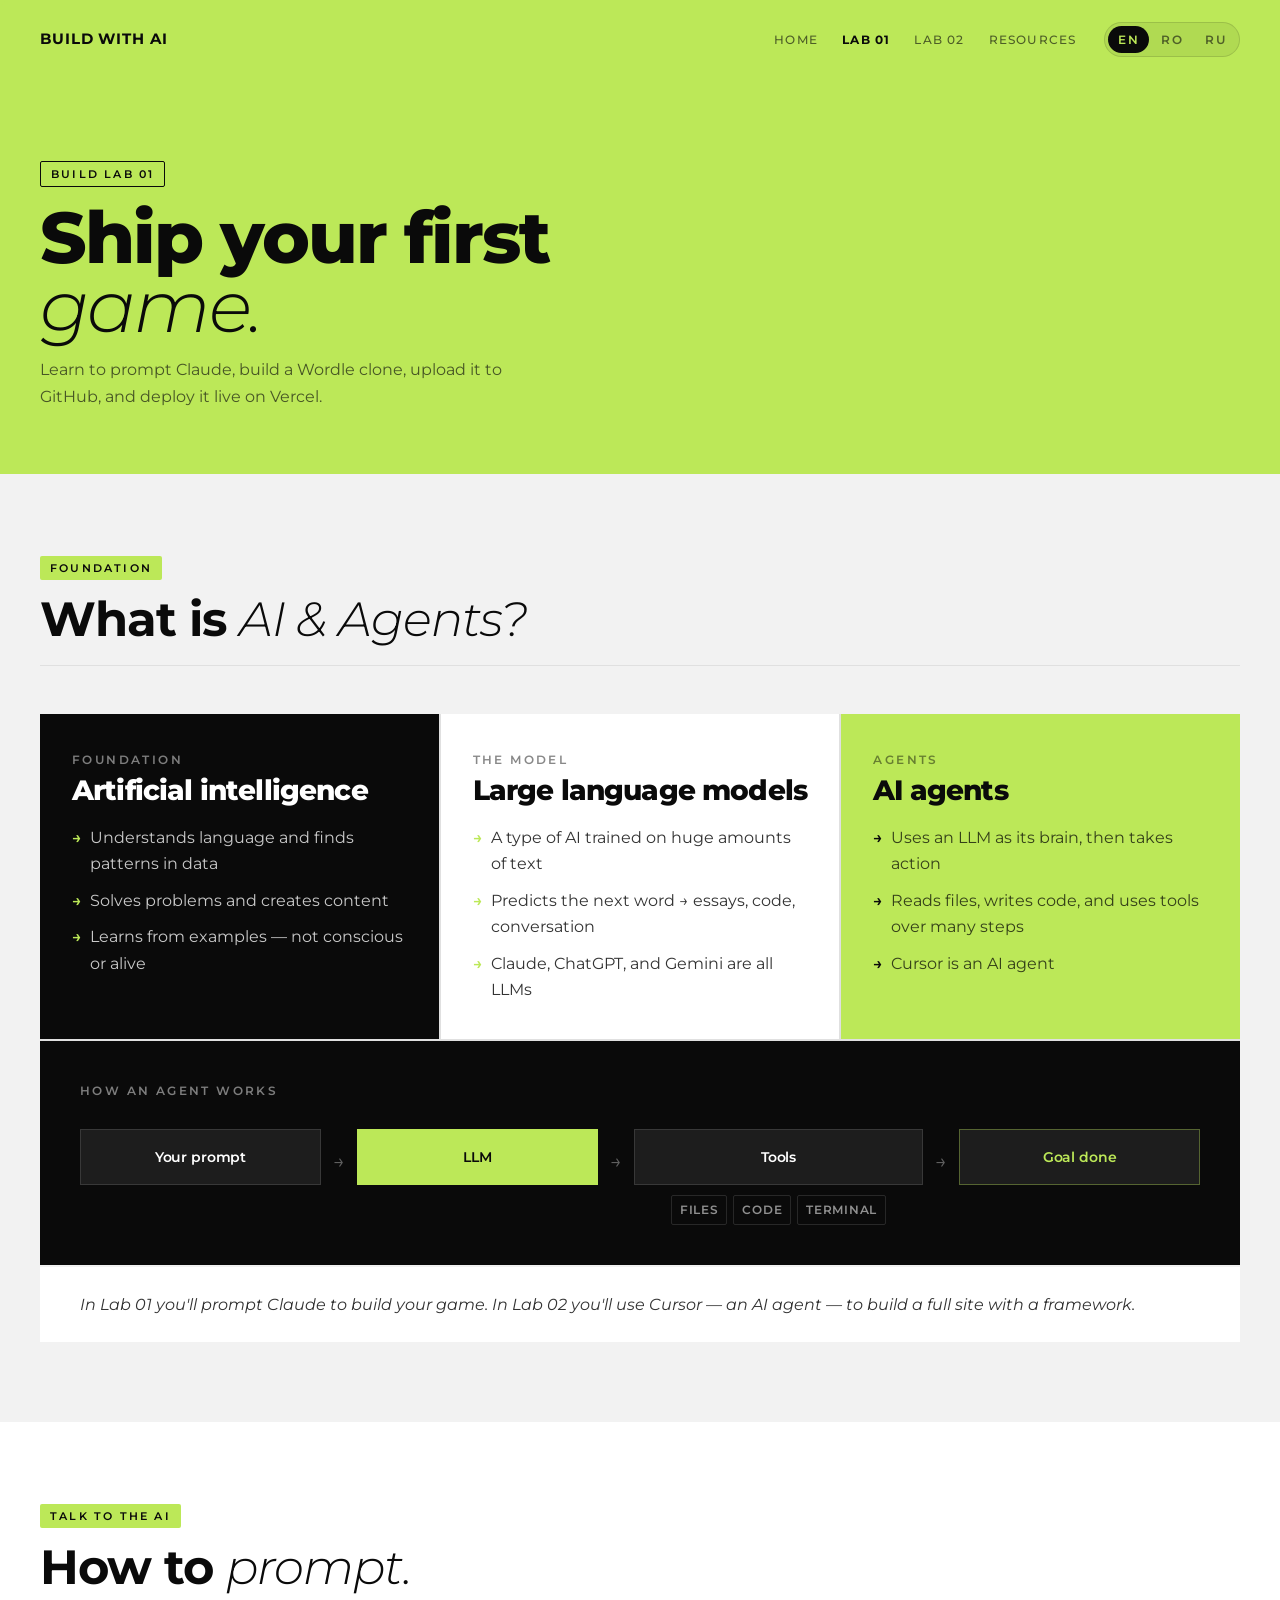
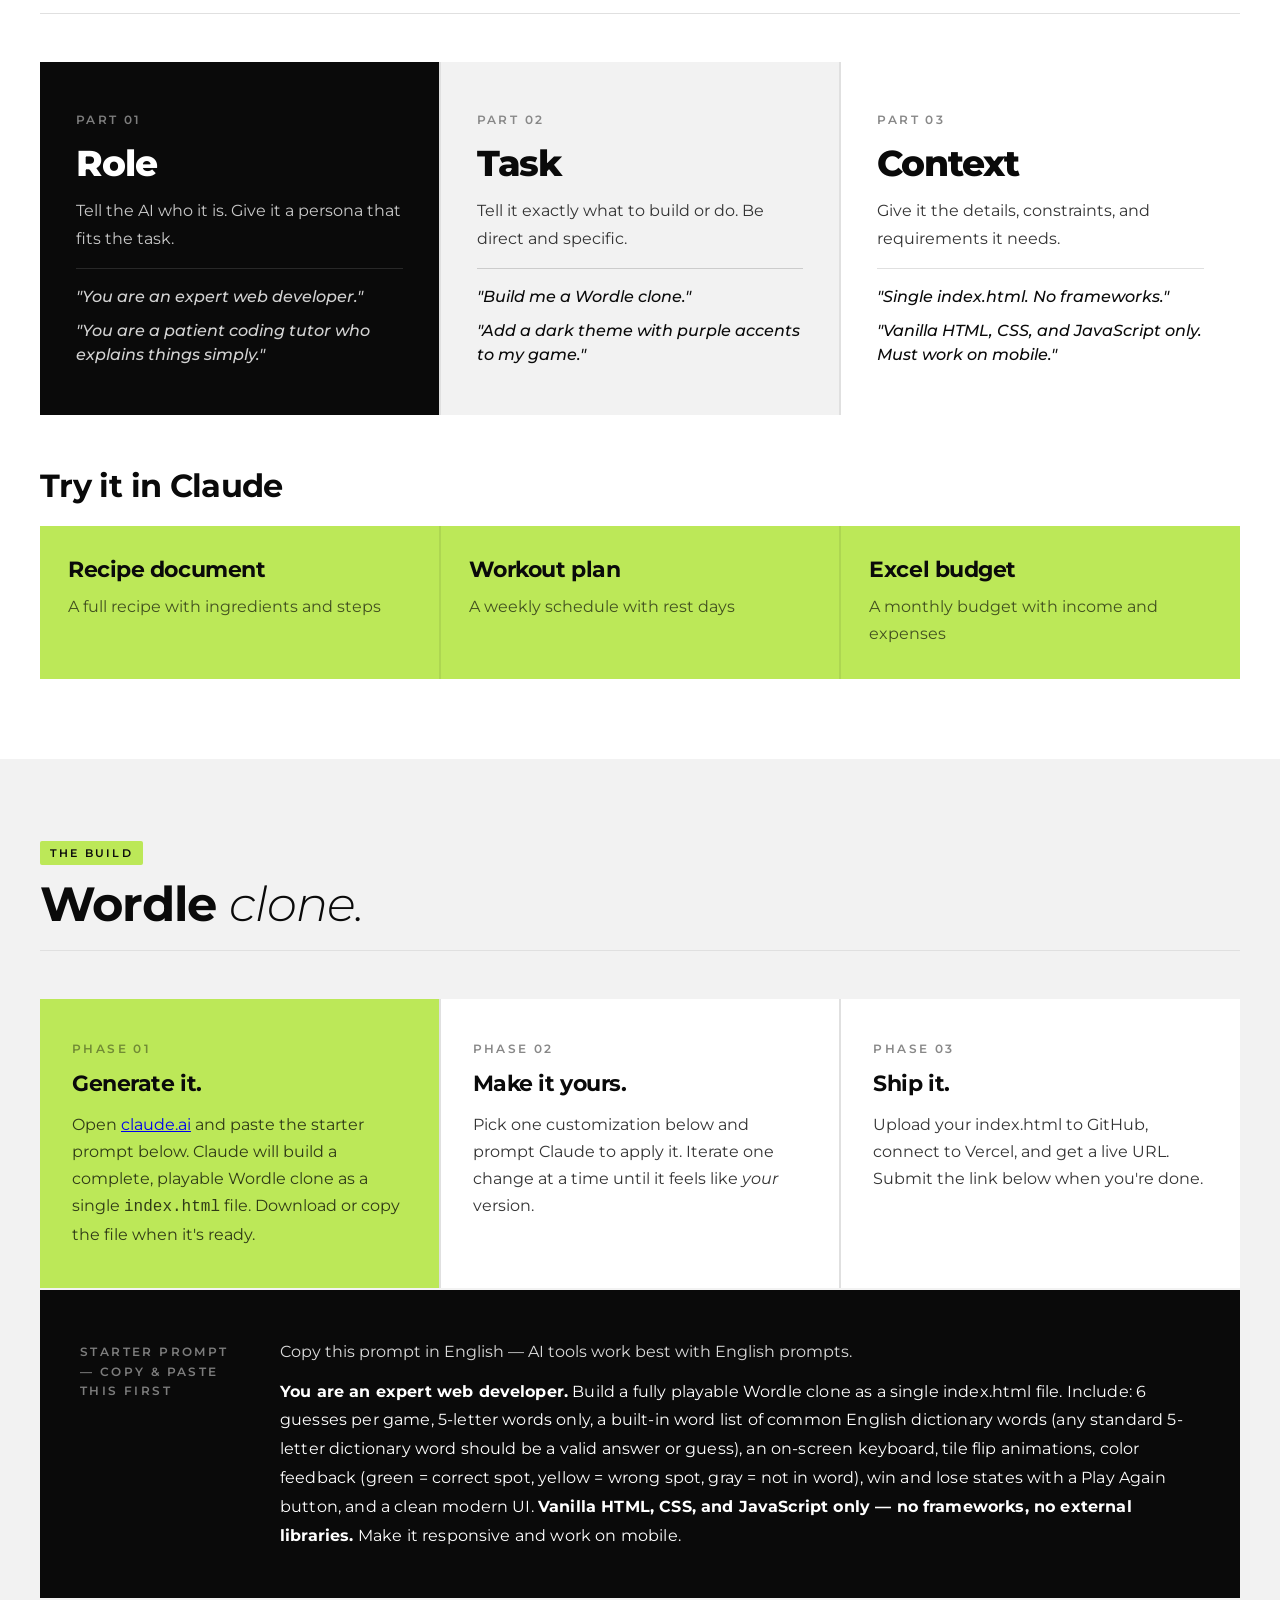
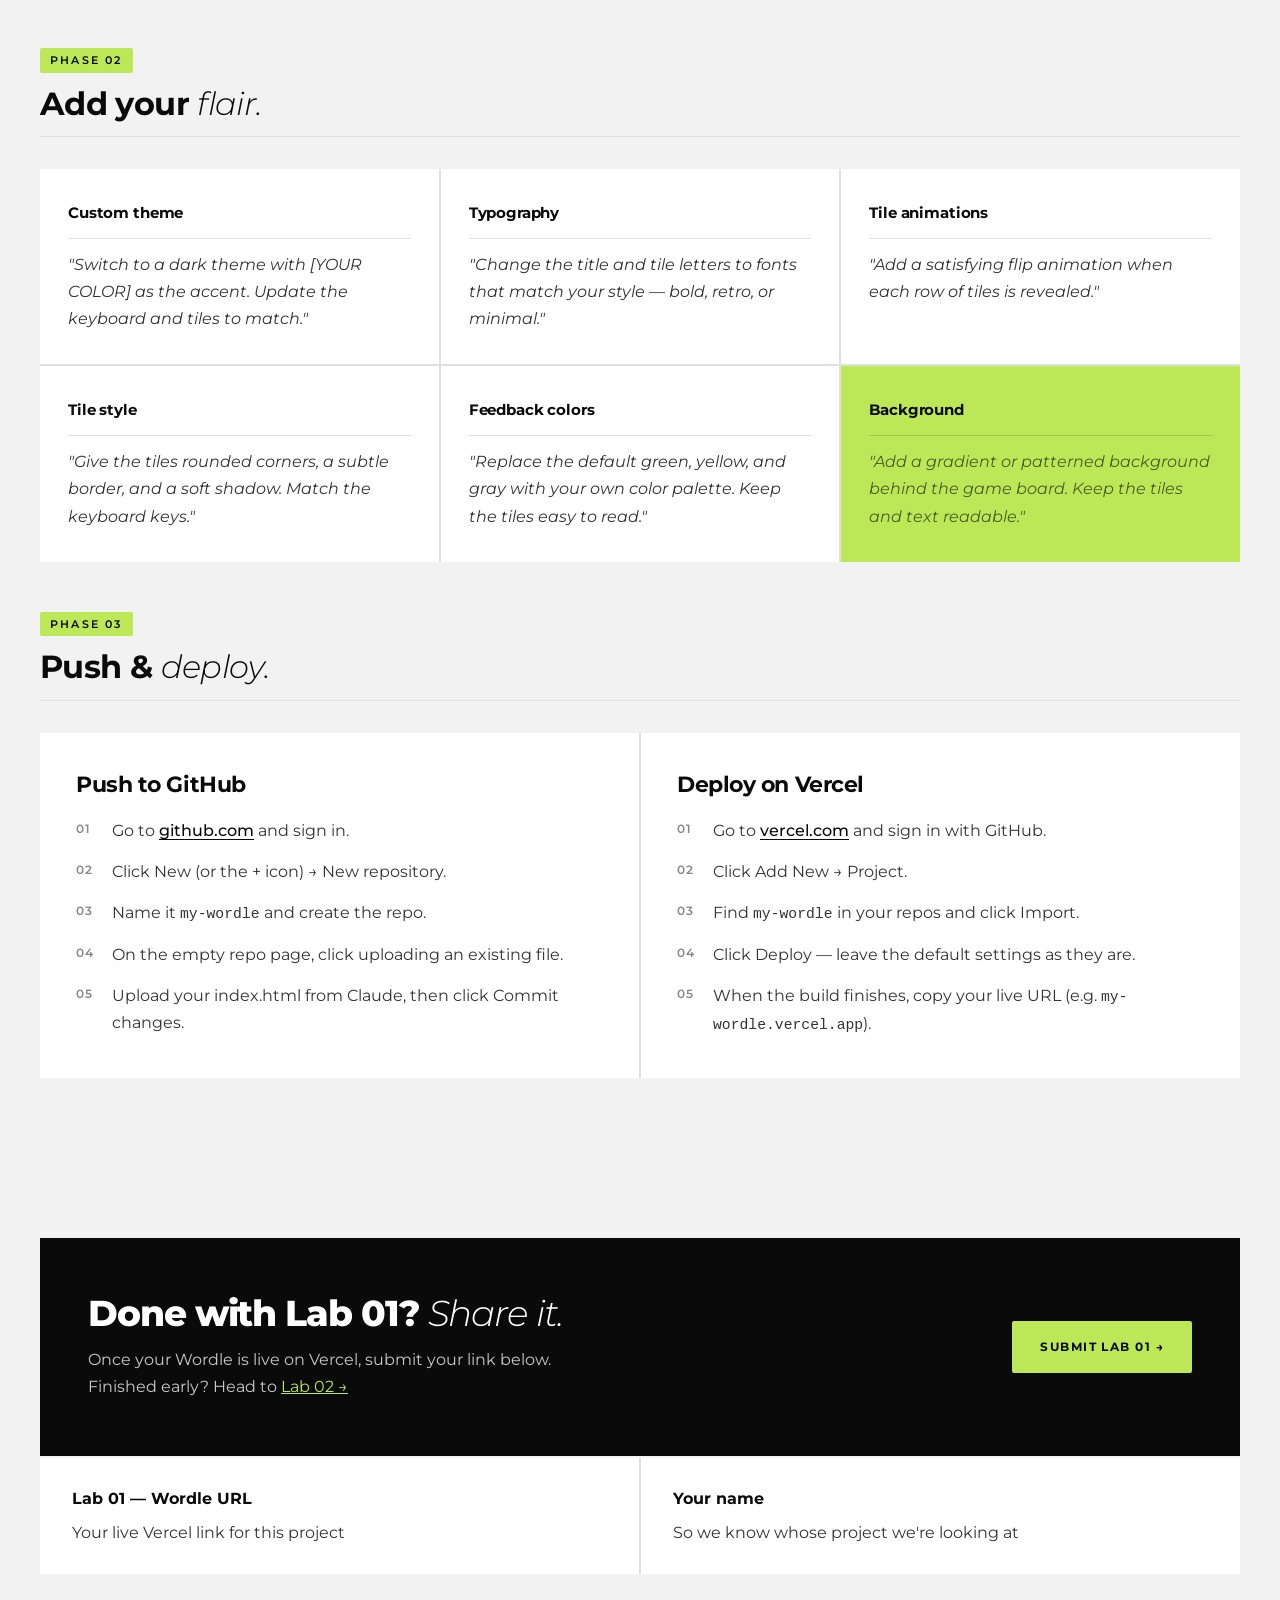
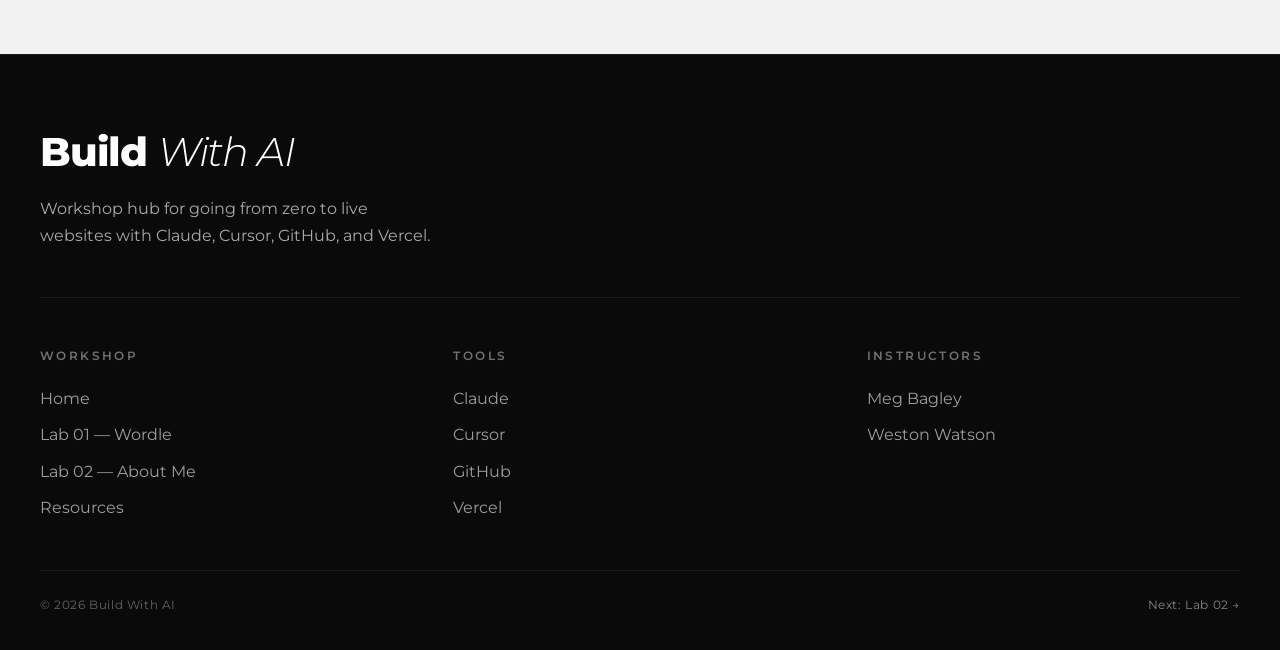
==== commit d9361a5e: "Split lab workflows: Claude upload for Lab 01, Cursor deploy for Lab 02. Lab 01 now builds Wordle in" ====
--- a/lab-1.html
+++ b/lab-1.html
@@ -52,7 +52,7 @@
   <div class="page-hero-content">
     <div class="section-tag" data-i18n="lab1.hero.tag">Build Lab 01</div>
     <h1 data-i18n-html="lab1.hero.title_html">Ship your first <em>game.</em></h1>
-    <p data-i18n="lab1.hero.desc">Learn to prompt, build a Wordle clone, add your own flair, and deploy it live on Vercel.</p>
+    <p data-i18n="lab1.hero.desc">Learn to prompt Claude, build a Wordle clone, upload it to GitHub, and deploy it live on Vercel.</p>
   </div>
 </header>
 
@@ -137,7 +137,7 @@
     </div>
   </div>
 
-  <p class="ai-workshop-note reveal" data-i18n="lab1.ai.workshop_note">In this workshop you'll use Cursor's AI agent — Auto selects from different models as needed. You describe the goal; the agent builds the code.</p>
+  <p class="ai-workshop-note reveal" data-i18n="lab1.ai.workshop_note">In Lab 01 you'll prompt Claude to build your game. In Lab 02 you'll use Cursor — an AI agent — to build a full site with a framework.</p>
 </section>
 
 <!-- PROMPTING -->
@@ -215,17 +215,17 @@
     <div class="build-phase">
       <div class="build-phase-label" data-i18n="lab1.build.phase01.label">Phase 01</div>
       <div class="build-phase-title" data-i18n="lab1.build.phase01.title">Generate it.</div>
-      <div class="build-phase-body" data-i18n-html="lab1.build.phase01.body_html">Paste the starter prompt into Cursor. Let the AI build a complete, playable Wordle clone in a single <span style="font-family:monospace;">index.html</span> file. Test it locally before moving on.</div>
+      <div class="build-phase-body" data-i18n-html="lab1.build.phase01.body_html">Open <a href="https://claude.ai" target="_blank" rel="noopener">claude.ai</a> and paste the starter prompt below. Claude will build a complete, playable Wordle clone as a single <span style="font-family:monospace;">index.html</span> file. Download or copy the file when it's ready.</div>
     </div>
     <div class="build-phase">
       <div class="build-phase-label" data-i18n="lab1.build.phase02.label">Phase 02</div>
       <div class="build-phase-title" data-i18n="lab1.build.phase02.title">Make it yours.</div>
-      <div class="build-phase-body" data-i18n-html="lab1.build.phase02.body_html">Pick one customization below and prompt the AI to apply it. Iterate one change at a time until it feels like <em>your</em> version.</div>
+      <div class="build-phase-body" data-i18n-html="lab1.build.phase02.body_html">Pick one customization below and prompt Claude to apply it. Iterate one change at a time until it feels like <em>your</em> version.</div>
     </div>
     <div class="build-phase">
       <div class="build-phase-label" data-i18n="lab1.build.phase03.label">Phase 03</div>
       <div class="build-phase-title" data-i18n="lab1.build.phase03.title">Ship it.</div>
-      <div class="build-phase-body" data-i18n="lab1.build.phase03.body">Push to GitHub, connect to Vercel, and get a live URL. Save the link — you'll submit it after Lab 02.</div>
+      <div class="build-phase-body" data-i18n="lab1.build.phase03.body">Upload your index.html to GitHub, connect to Vercel, and get a live URL. Submit the link below when you're done.</div>
     </div>
   </div>
 
@@ -287,8 +287,8 @@
         <li data-i18n-html="lab1.deploy.step01.item01_html">Go to <a href="https://github.com" target="_blank" rel="noopener">github.com</a> and sign in.</li>
         <li data-i18n="lab1.deploy.step01.item02">Click New (or the + icon) → New repository.</li>
         <li data-i18n-html="lab1.deploy.step01.item03_html">Name it <span class="deploy-mono">my-wordle</span> and create the repo.</li>
-        <li data-i18n="lab1.deploy.step01.item04">Copy the HTTPS link GitHub shows you for the new repo.</li>
-        <li data-i18n="lab1.deploy.step01.item05">Open Chat in Cursor, paste the link, and ask the agent to push your project to that repo.</li>
+        <li data-i18n="lab1.deploy.step01.item04">On the empty repo page, click uploading an existing file.</li>
+        <li data-i18n="lab1.deploy.step01.item05">Upload your index.html from Claude, then click Commit changes.</li>
       </ol>
     </div>
     <div class="deploy-step">
--- a/styles.css
+++ b/styles.css
@@ -1034,7 +1034,7 @@
 #build-02 .prompt-eg-text strong { color: var(--black); }
 
 /* ── BUILD LAB ─────────────────────────── */
-#build-01, #build-02 { padding: 80px 40px; }
+#build-01, #build-02, #deploy { padding: 80px 40px; }
 #build-02 { background: var(--gray); }
 
 .build-phases {
@@ -1619,7 +1619,7 @@
     opacity: 0.5;
   }
   .hero-grid-lines { background-size: 48px 48px; }
-  .page-section, #tools, #install, #prompting, #build-01, #design, #build-02, #showcase, #tips, #resources, #agenda, #instructors { padding: 60px 24px; }
+  .page-section, #tools, #install, #prompting, #build-01, #design, #build-02, #deploy, #showcase, #tips, #resources, #agenda, #instructors { padding: 60px 24px; }
   .page-hero { padding: 120px 24px 48px; }
   .instructors-grid { grid-template-columns: 1fr; }
   .agenda-grid { grid-template-columns: 1fr; }
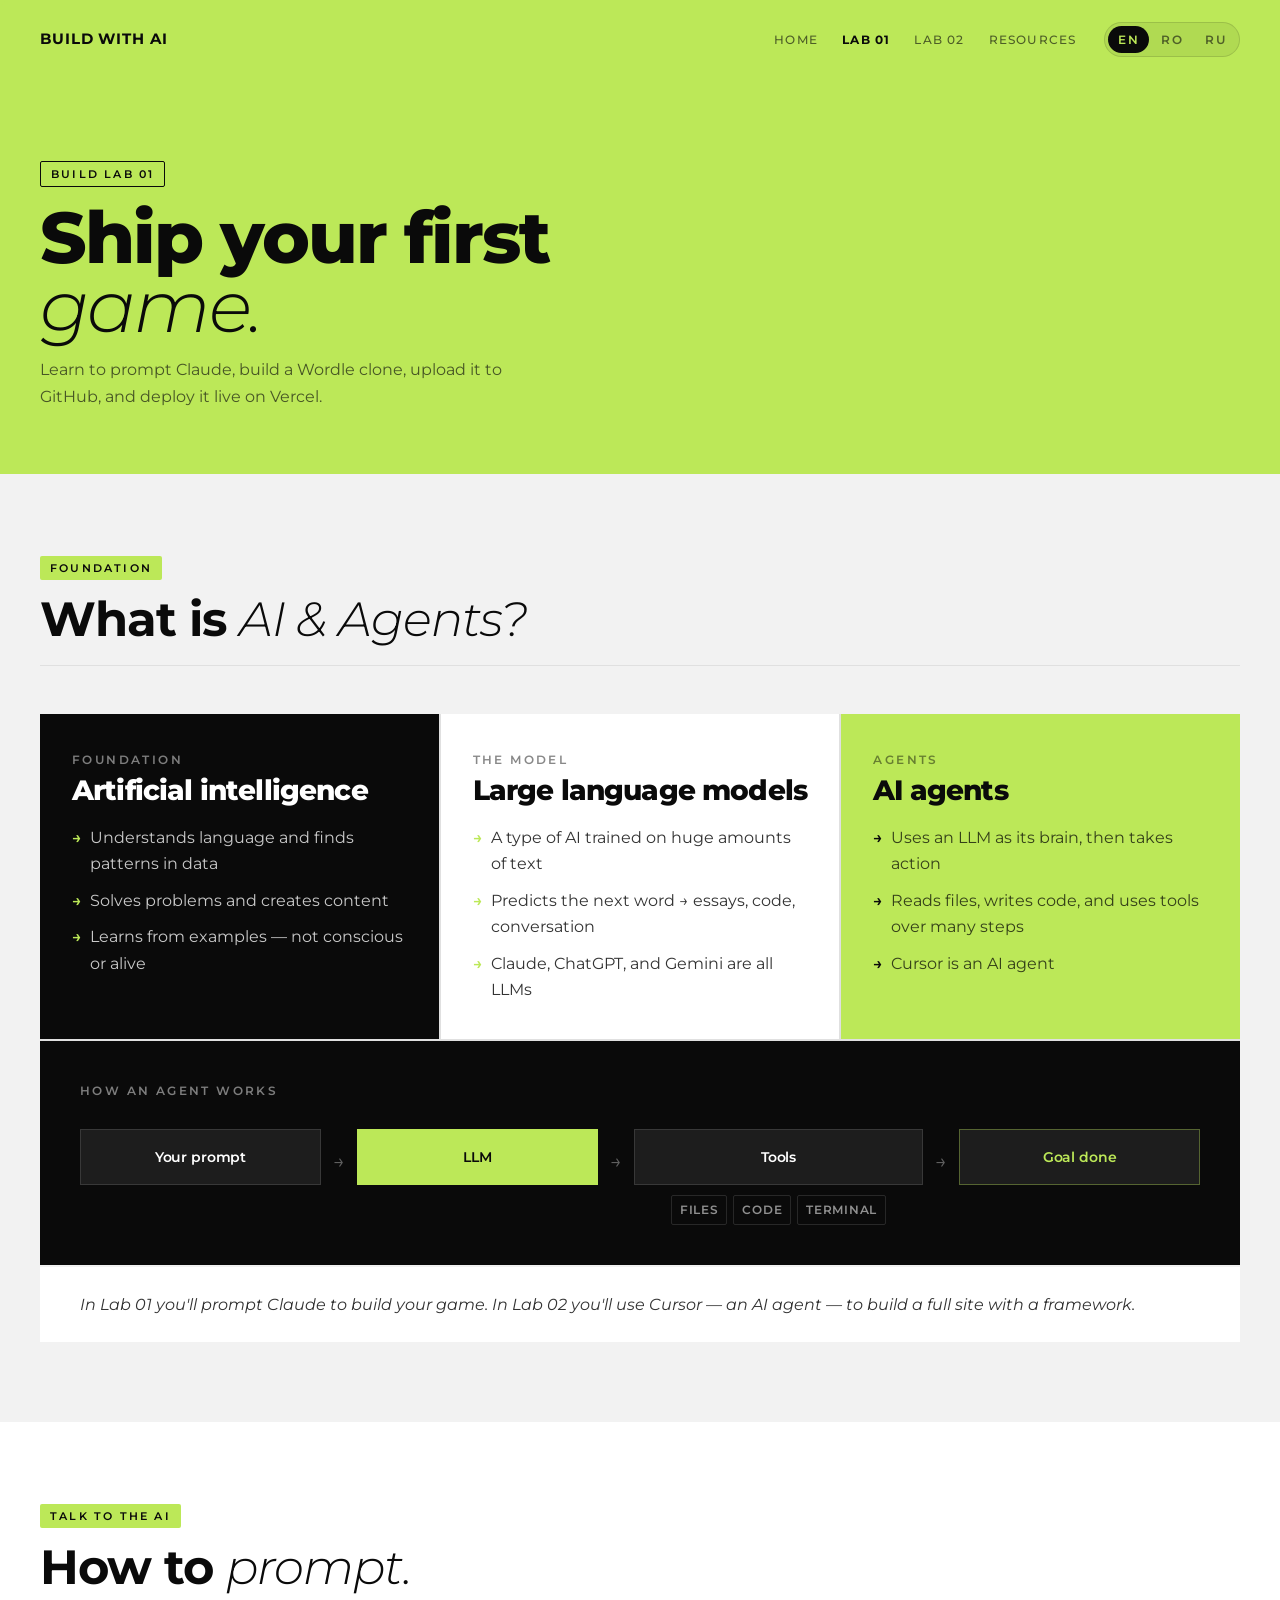
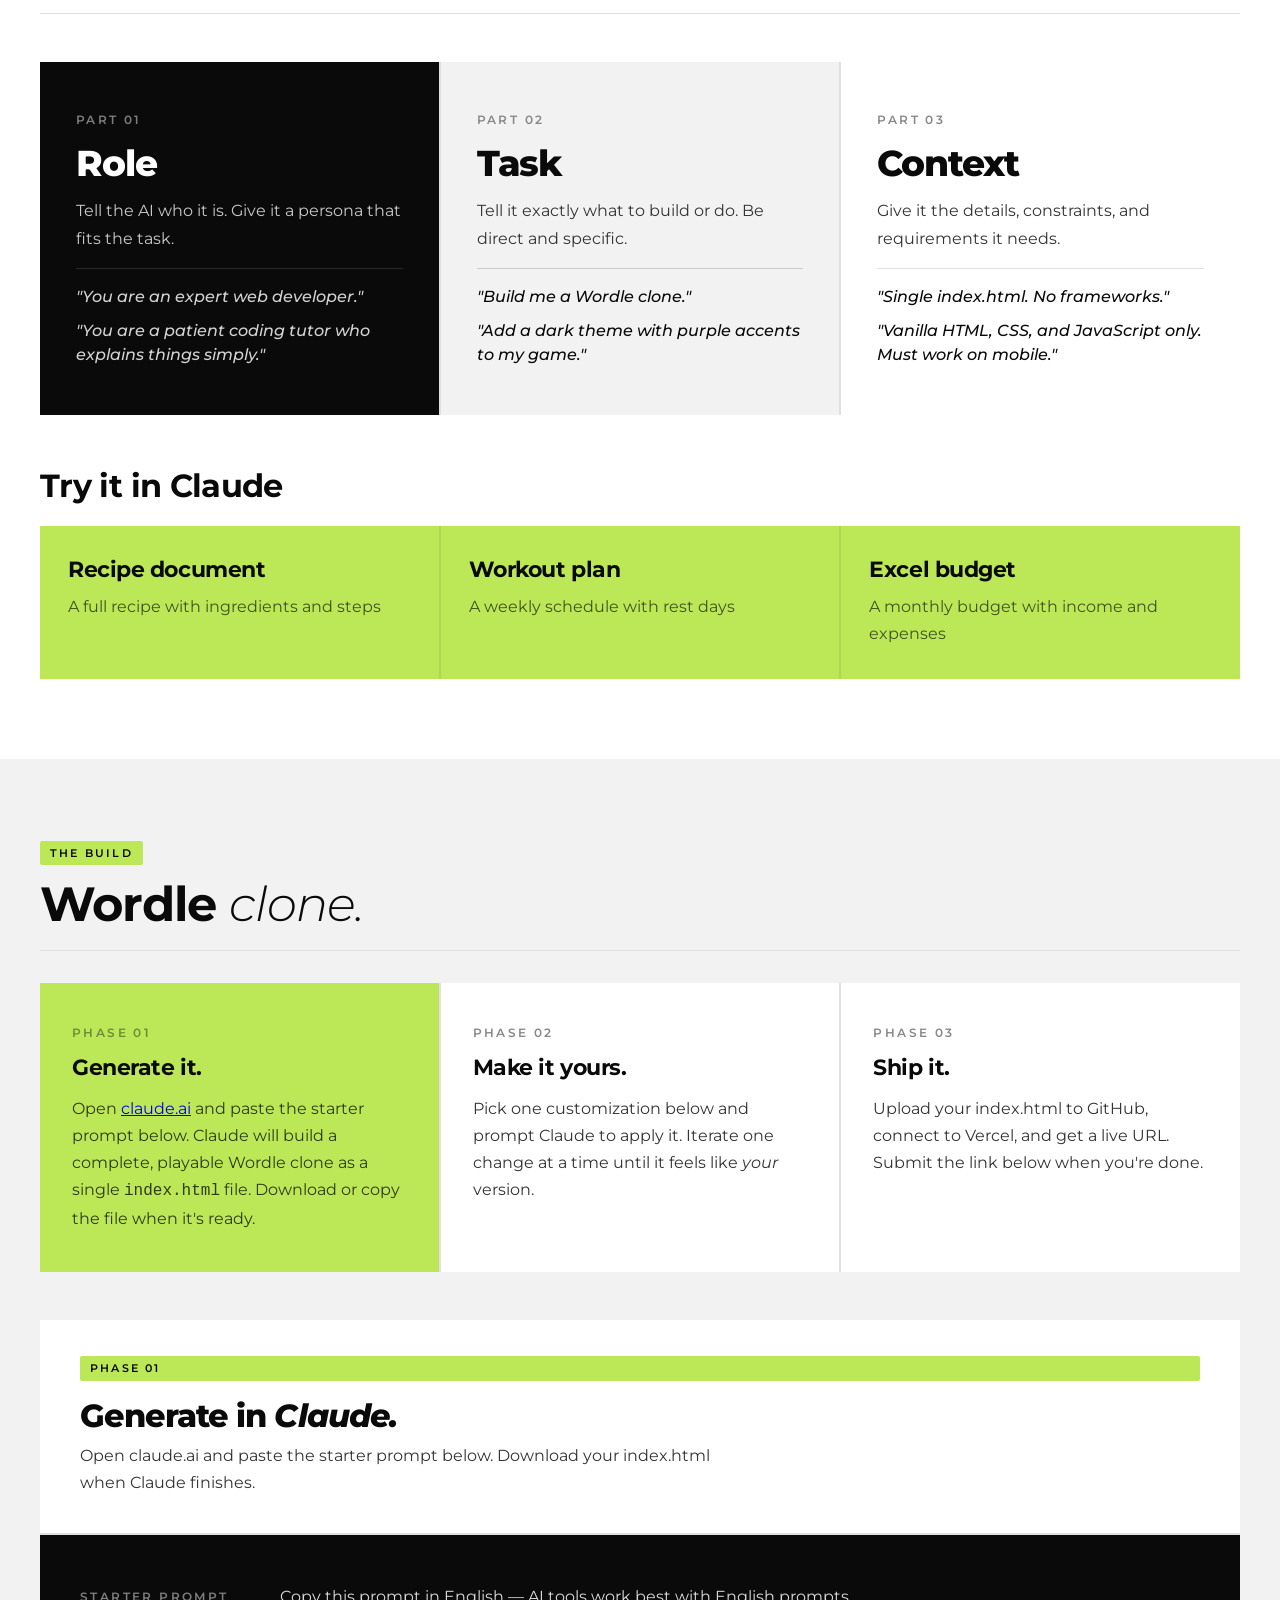
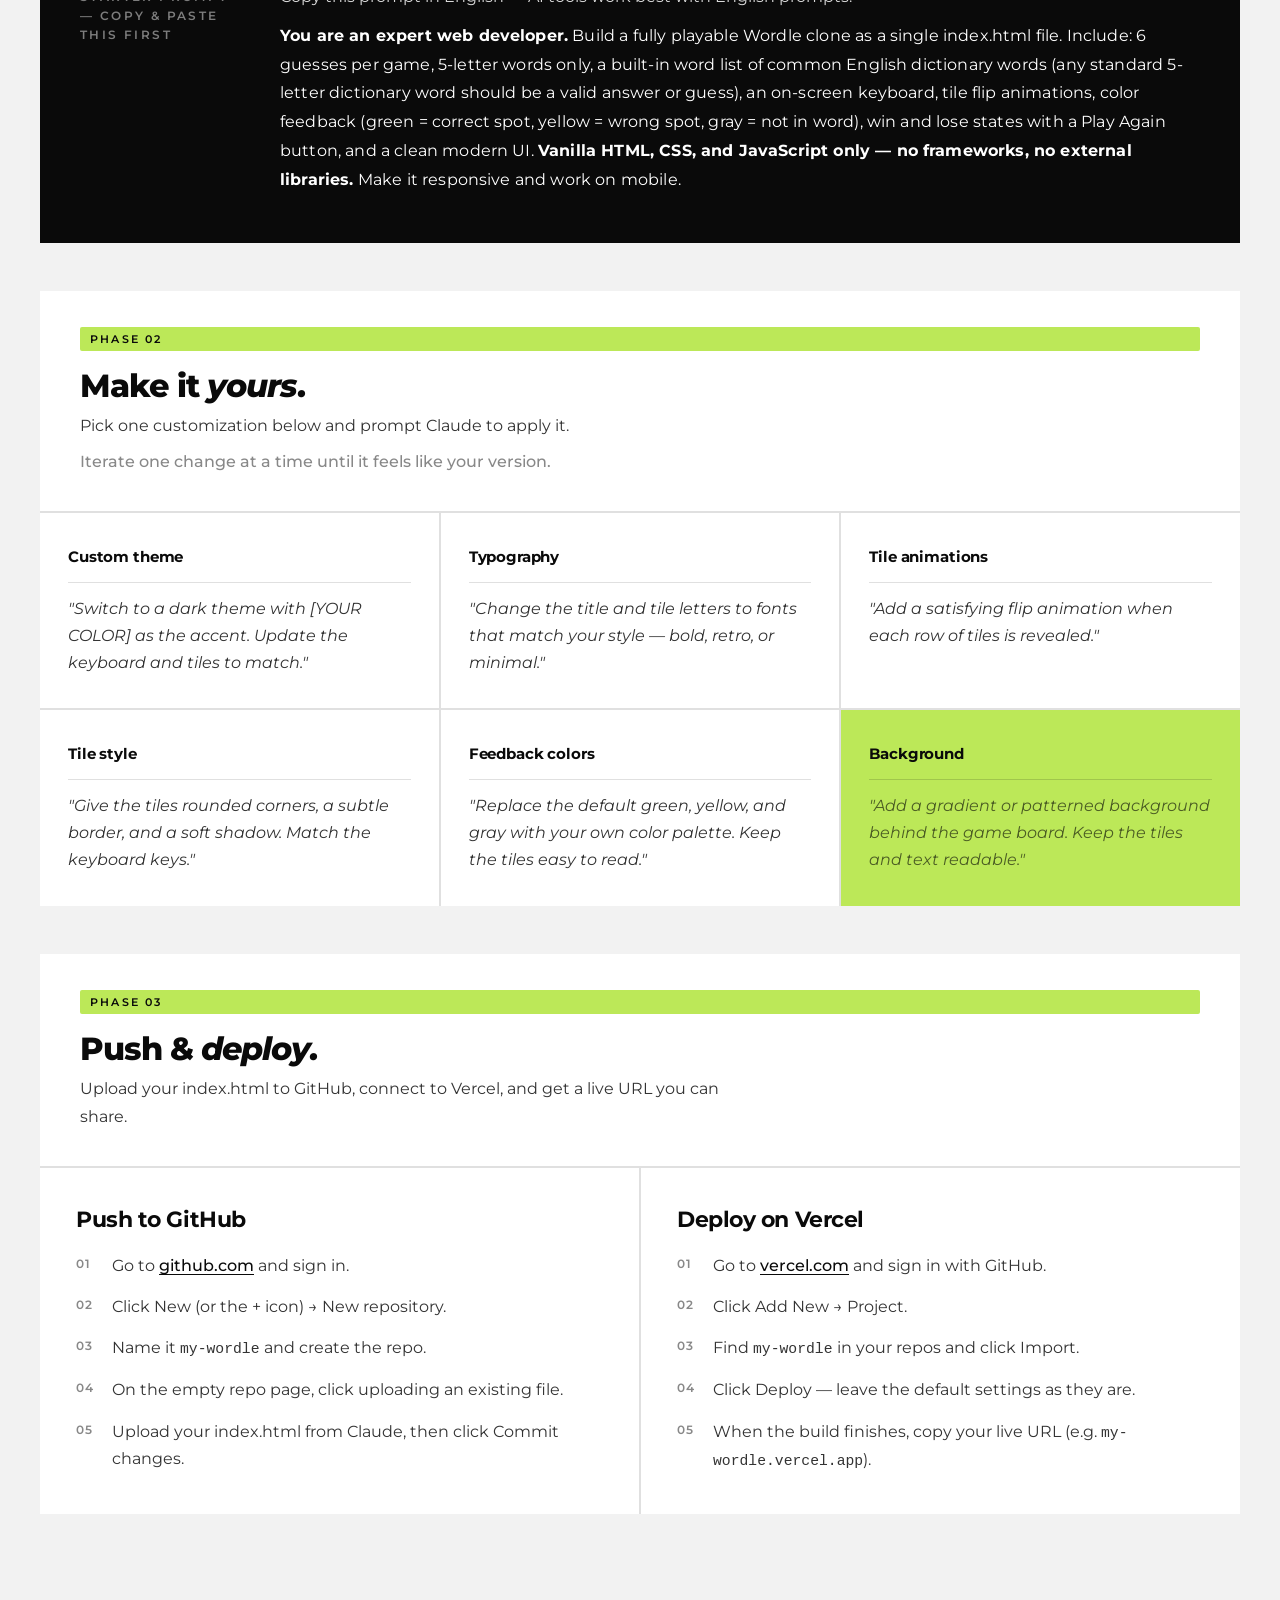
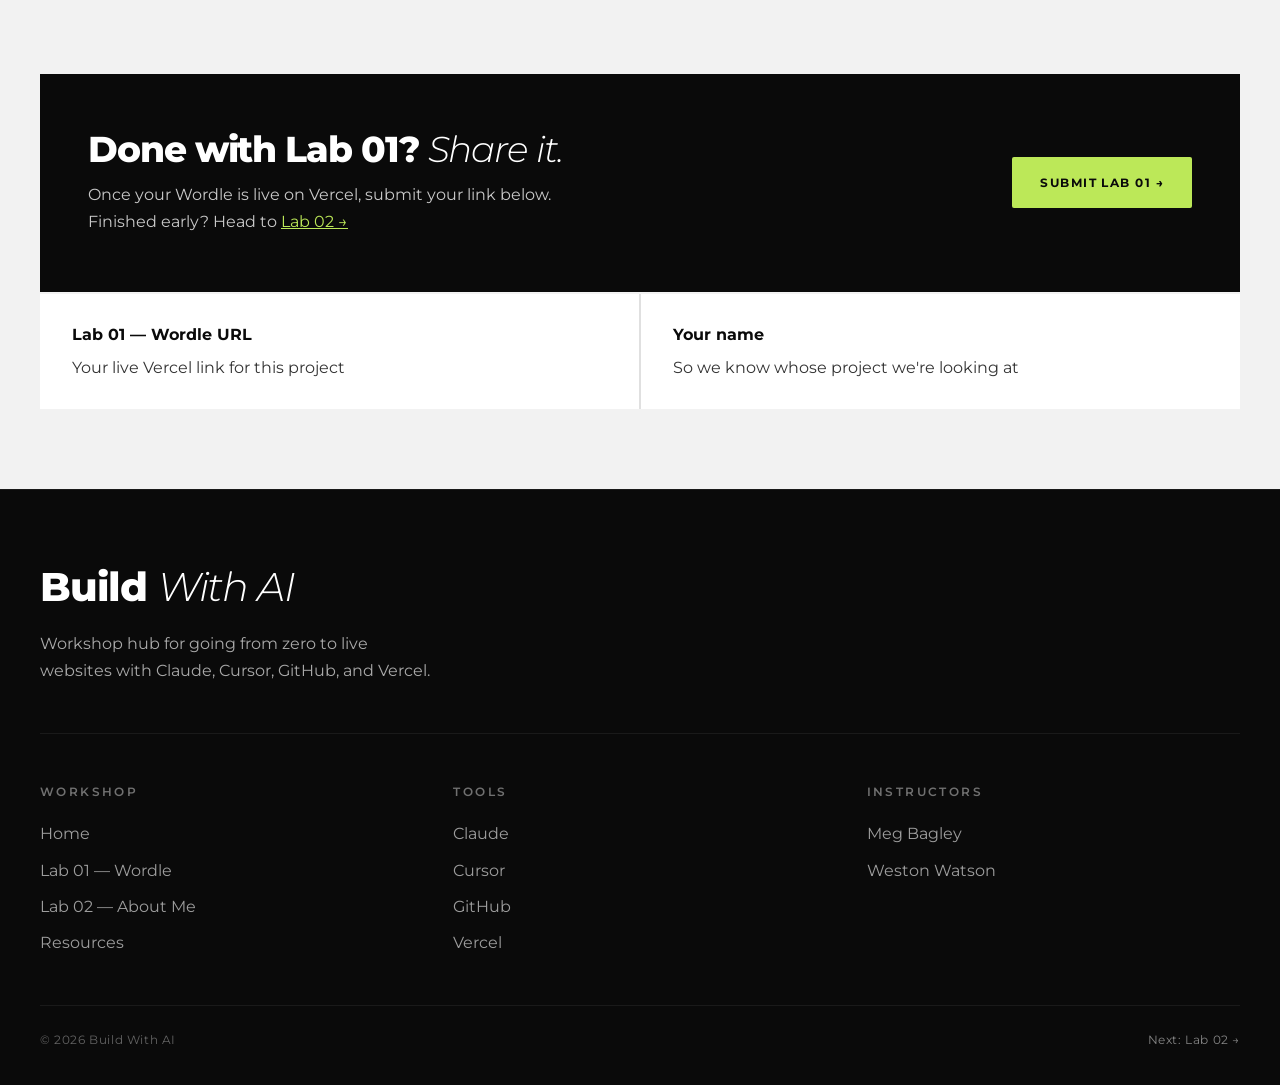
==== commit be6b6482: "Unify lab build sections with shared phase overview and detail layout. Lab 01 Wordle now mirrors Lab" ====
--- a/lab-1.html
+++ b/lab-1.html
@@ -229,24 +229,31 @@
     </div>
   </div>
 
-  <div class="prompt-example reveal">
-    <div class="prompt-eg-label" data-i18n="lab1.prompt.label">Starter prompt — copy &amp; paste this first</div>
-    <div class="prompt-eg-content">
-      <p class="prompt-note" data-i18n="lab1.prompt.note">Copy this prompt in English — AI tools work best with English prompts.</p>
-      <div class="prompt-eg-text" data-i18n-html="lab1.prompt.starter_html">
-      <strong>You are an expert web developer.</strong> Build a fully playable Wordle clone as a single index.html file. Include: 6 guesses per game, 5-letter words only, a built-in word list of common English dictionary words (any standard 5-letter dictionary word should be a valid answer or guess), an on-screen keyboard, tile flip animations, color feedback (green = correct spot, yellow = wrong spot, gray = not in word), win and lose states with a Play Again button, and a clean modern UI. <strong>Vanilla HTML, CSS, and JavaScript only — no frameworks, no external libraries.</strong> Make it responsive and work on mobile.
-      </div>
-    </div>
-  </div>
-
-  <div class="section-header reveal" style="margin-top: 48px; margin-bottom: 32px; padding-bottom: 16px;">
-    <div>
-      <div class="section-tag" data-i18n="lab1.flair.tag">Phase 02</div>
-      <h2 class="section-title" style="font-size: clamp(22px, 3vw, 32px);" data-i18n-html="lab1.flair.title_html">Add your <em>flair.</em></h2>
-    </div>
-  </div>
-
-  <div class="flair-grid reveal">
+  <div class="build-detail reveal">
+    <div class="build-detail-head">
+      <div class="section-tag" data-i18n="lab1.build.phase01.label">Phase 01</div>
+      <h2 class="build-detail-title" data-i18n-html="lab1.build.phase01.title_html">Generate in <em>Claude.</em></h2>
+      <p class="build-detail-subtitle" data-i18n="lab1.build.phase01.detail_intro">Open claude.ai and paste the starter prompt below. Download your index.html when Claude finishes.</p>
+    </div>
+    <div class="prompt-example">
+      <div class="prompt-eg-label" data-i18n="lab1.prompt.label">Starter prompt — copy &amp; paste this first</div>
+      <div class="prompt-eg-content">
+        <p class="prompt-note" data-i18n="lab1.prompt.note">Copy this prompt in English — AI tools work best with English prompts.</p>
+        <div class="prompt-eg-text" data-i18n-html="lab1.prompt.starter_html">
+        <strong>You are an expert web developer.</strong> Build a fully playable Wordle clone as a single index.html file. Include: 6 guesses per game, 5-letter words only, a built-in word list of common English dictionary words (any standard 5-letter dictionary word should be a valid answer or guess), an on-screen keyboard, tile flip animations, color feedback (green = correct spot, yellow = wrong spot, gray = not in word), win and lose states with a Play Again button, and a clean modern UI. <strong>Vanilla HTML, CSS, and JavaScript only — no frameworks, no external libraries.</strong> Make it responsive and work on mobile.
+        </div>
+      </div>
+    </div>
+  </div>
+
+  <div class="build-detail reveal">
+    <div class="build-detail-head">
+      <div class="section-tag" data-i18n="lab1.build.phase02.label">Phase 02</div>
+      <h2 class="build-detail-title" data-i18n-html="lab1.build.phase02.title_html">Make it <em>yours.</em></h2>
+      <p class="build-detail-subtitle" data-i18n="lab1.build.phase02.detail_intro">Pick one customization below and prompt Claude to apply it.</p>
+      <p class="build-detail-tip" data-i18n="lab1.build.phase02.tip">Iterate one change at a time until it feels like your version.</p>
+    </div>
+    <div class="flair-grid">
     <div class="flair-card">
       <div class="flair-name" data-i18n="lab1.flair.theme.name">Custom theme</div>
       <div class="flair-prompt" data-i18n="lab1.flair.theme.prompt">"Switch to a dark theme with [YOUR COLOR] as the accent. Update the keyboard and tiles to match."</div>
@@ -271,16 +278,16 @@
       <div class="flair-name" data-i18n="lab1.flair.background.name">Background</div>
       <div class="flair-prompt" data-i18n="lab1.flair.background.prompt">"Add a gradient or patterned background behind the game board. Keep the tiles and text readable."</div>
     </div>
-  </div>
-
-  <div class="section-header reveal" style="margin-top: 48px; margin-bottom: 32px; padding-bottom: 16px;">
-    <div>
-      <div class="section-tag" data-i18n="lab1.deploy.tag">Phase 03</div>
-      <h2 class="section-title" style="font-size: clamp(22px, 3vw, 32px);" data-i18n-html="lab1.deploy.title_html">Push &amp; <em>deploy.</em></h2>
-    </div>
-  </div>
-
-  <div class="deploy-steps reveal">
+    </div>
+  </div>
+
+  <div class="build-detail reveal" id="deploy">
+    <div class="build-detail-head">
+      <div class="section-tag" data-i18n="lab1.build.phase03.label">Phase 03</div>
+      <h2 class="build-detail-title" data-i18n-html="lab1.deploy.title_html">Push &amp; <em>deploy.</em></h2>
+      <p class="build-detail-subtitle" data-i18n="lab1.build.phase03.detail_intro">Upload your index.html to GitHub, connect to Vercel, and get a live URL you can share.</p>
+    </div>
+    <div class="deploy-steps">
     <div class="deploy-step">
       <div class="deploy-step-title" data-i18n="lab1.deploy.step01.title">Push to GitHub</div>
       <ol class="deploy-step-list">
@@ -301,6 +308,7 @@
         <li data-i18n-html="lab1.deploy.step02.item05_html">When the build finishes, copy your live URL (e.g. <span class="deploy-mono">my-wordle.vercel.app</span>).</li>
       </ol>
     </div>
+    </div>
   </div>
 </section>
 
--- a/styles.css
+++ b/styles.css
@@ -1034,7 +1034,7 @@
 #build-02 .prompt-eg-text strong { color: var(--black); }
 
 /* ── BUILD LAB ─────────────────────────── */
-#build-01, #build-02, #deploy { padding: 80px 40px; }
+#build-01, #build-02 { padding: 80px 40px; }
 #build-02 { background: var(--gray); }
 
 .build-phases {
@@ -1076,6 +1076,63 @@
   line-height: 1.7;
   font-weight: 400;
 }
+
+#build-01 > .section-header:first-child,
+#build-02 > .section-header:first-child {
+  margin-bottom: 32px;
+}
+.build-detail {
+  display: flex;
+  flex-direction: column;
+  gap: 2px;
+  background: var(--border);
+  margin-top: 48px;
+}
+#build-01 .build-phases + .build-detail,
+#build-02 .build-phases + .build-detail {
+  margin-top: 48px;
+}
+.build-detail-head {
+  background: var(--white);
+  padding: 36px 40px;
+  display: flex;
+  flex-direction: column;
+  gap: 10px;
+}
+.build-detail-title {
+  font-size: clamp(22px, 3vw, 32px);
+  font-weight: 800;
+  letter-spacing: -0.03em;
+  line-height: 1.05;
+  color: var(--black);
+}
+.build-detail-subtitle {
+  font-size: var(--font-sm);
+  color: var(--text-body);
+  line-height: 1.7;
+  font-weight: 400;
+  max-width: 640px;
+}
+.build-detail-tip {
+  font-size: var(--font-sm);
+  color: var(--mid);
+  line-height: 1.6;
+  font-weight: 500;
+  max-width: 640px;
+}
+.build-detail-steps {
+  background: var(--white);
+  padding: 32px 40px;
+}
+#build-01 .prompt-example,
+#build-02 .prompt-example { margin: 0; }
+#build-01 .flair-grid,
+#build-02 .flair-grid { margin: 0; }
+#build-01 .deploy-steps,
+#build-02 .deploy-steps { margin: 0; }
+#build-02 .criteria-block.dark { margin: 0; }
+#build-02 .criteria-list li strong { color: var(--white); font-weight: 700; }
+
 .prompt-activity {
   background: var(--lime);
   margin-top: 0;
@@ -1619,7 +1676,7 @@
     opacity: 0.5;
   }
   .hero-grid-lines { background-size: 48px 48px; }
-  .page-section, #tools, #install, #prompting, #build-01, #design, #build-02, #deploy, #showcase, #tips, #resources, #agenda, #instructors { padding: 60px 24px; }
+  .page-section, #tools, #install, #prompting, #build-01, #design, #build-02, #showcase, #tips, #resources, #agenda, #instructors { padding: 60px 24px; }
   .page-hero { padding: 120px 24px 48px; }
   .instructors-grid { grid-template-columns: 1fr; }
   .agenda-grid { grid-template-columns: 1fr; }
@@ -1636,6 +1693,11 @@
   .formula-blocks { grid-template-columns: 1fr; }
   .ai-flow-stack { grid-template-columns: 1fr; }
   .ai-flow-card { padding: 28px 24px; }
+  .build-detail-head,
+  .build-detail-steps { padding: 28px 24px; }
+  .build-detail { margin-top: 32px; }
+  #build-01 .build-phases + .build-detail,
+  #build-02 .build-phases + .build-detail { margin-top: 32px; }
   .ai-pipeline { padding: 28px 24px; }
   .ai-pipeline-track {
     grid-template-columns: 1fr;
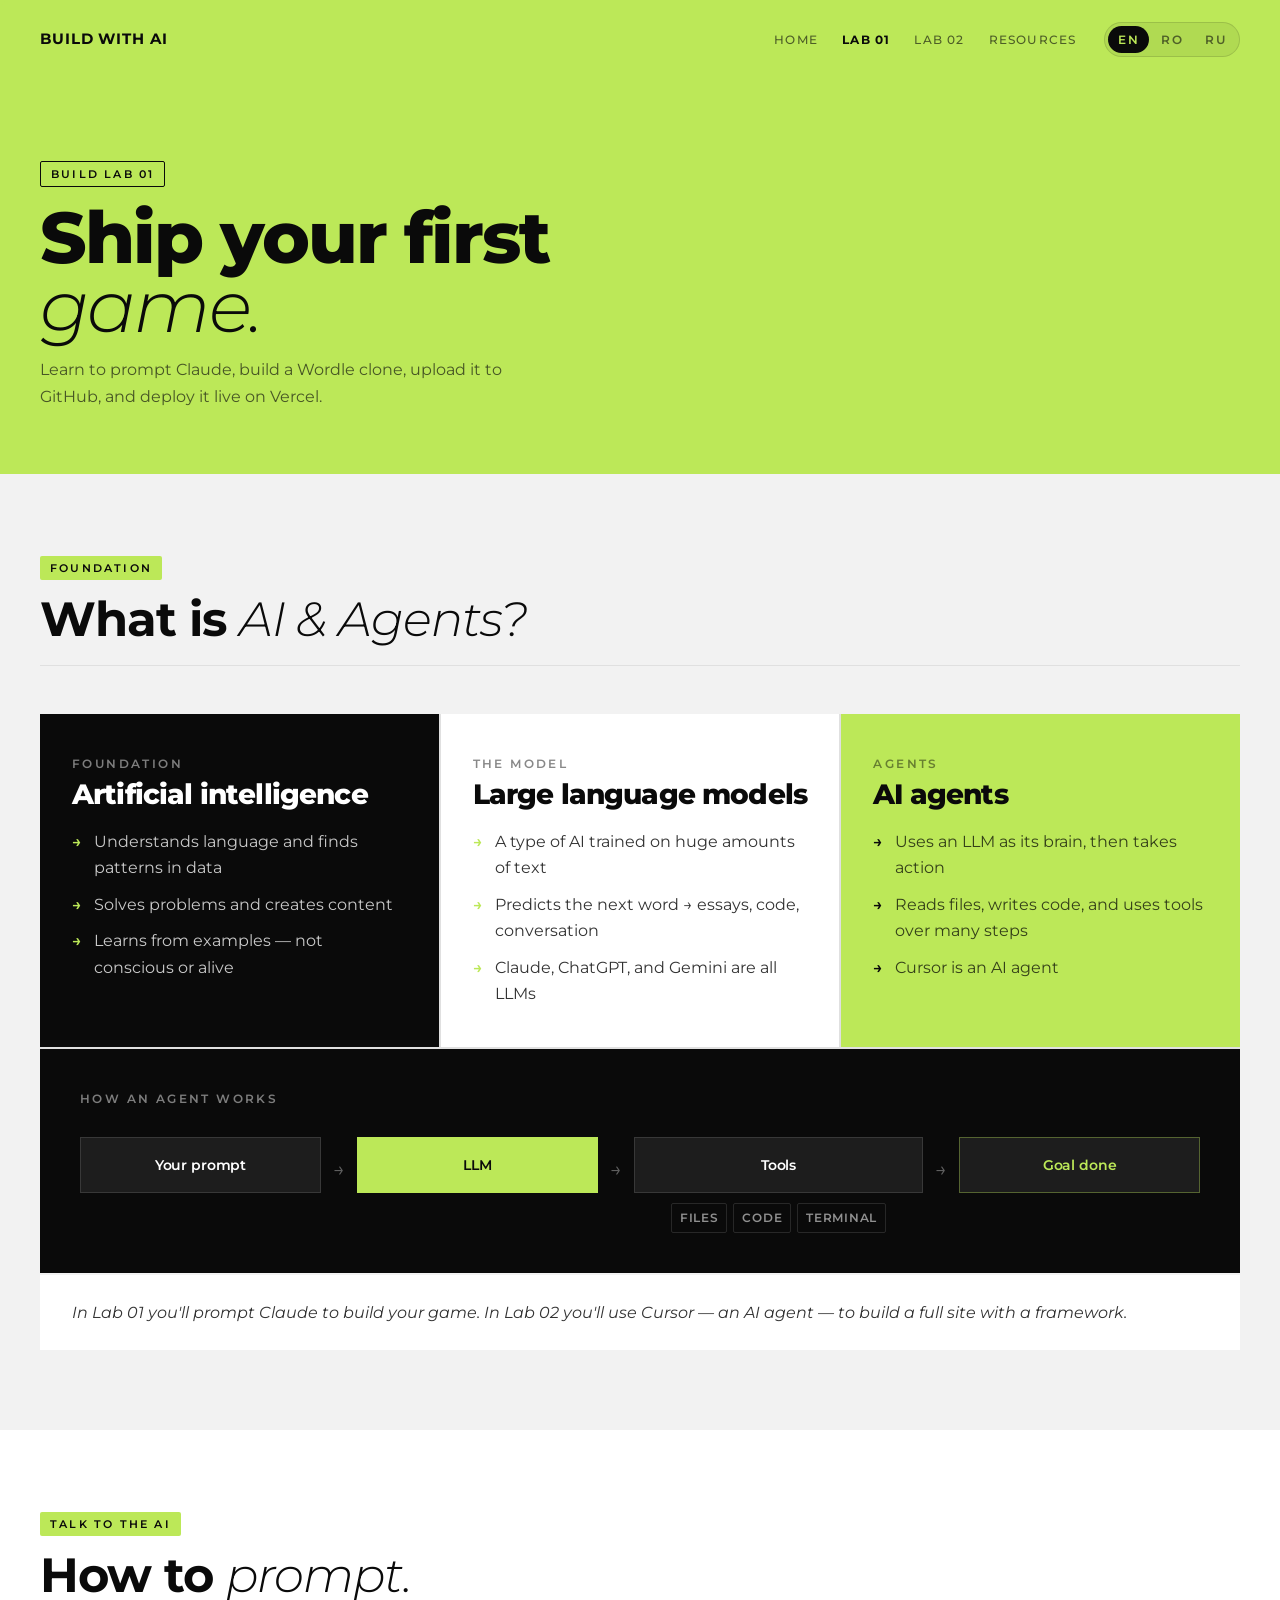
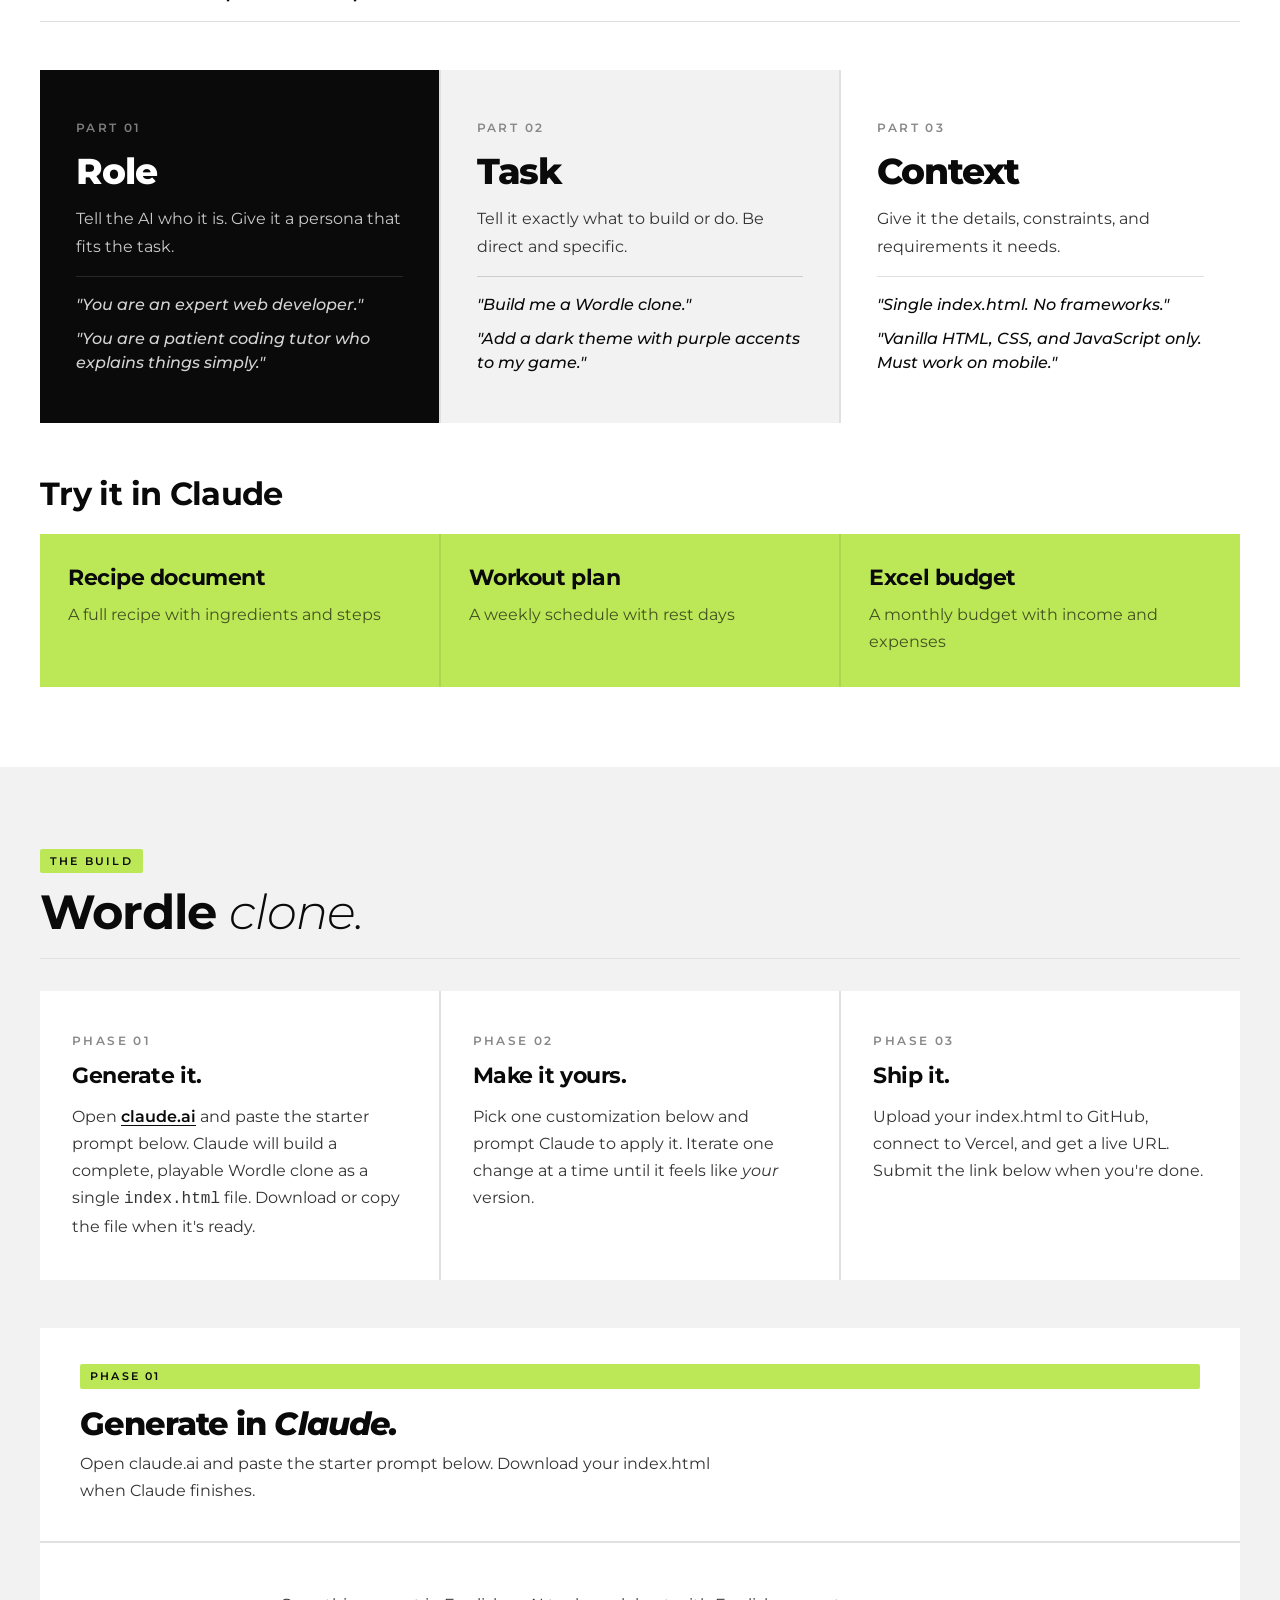
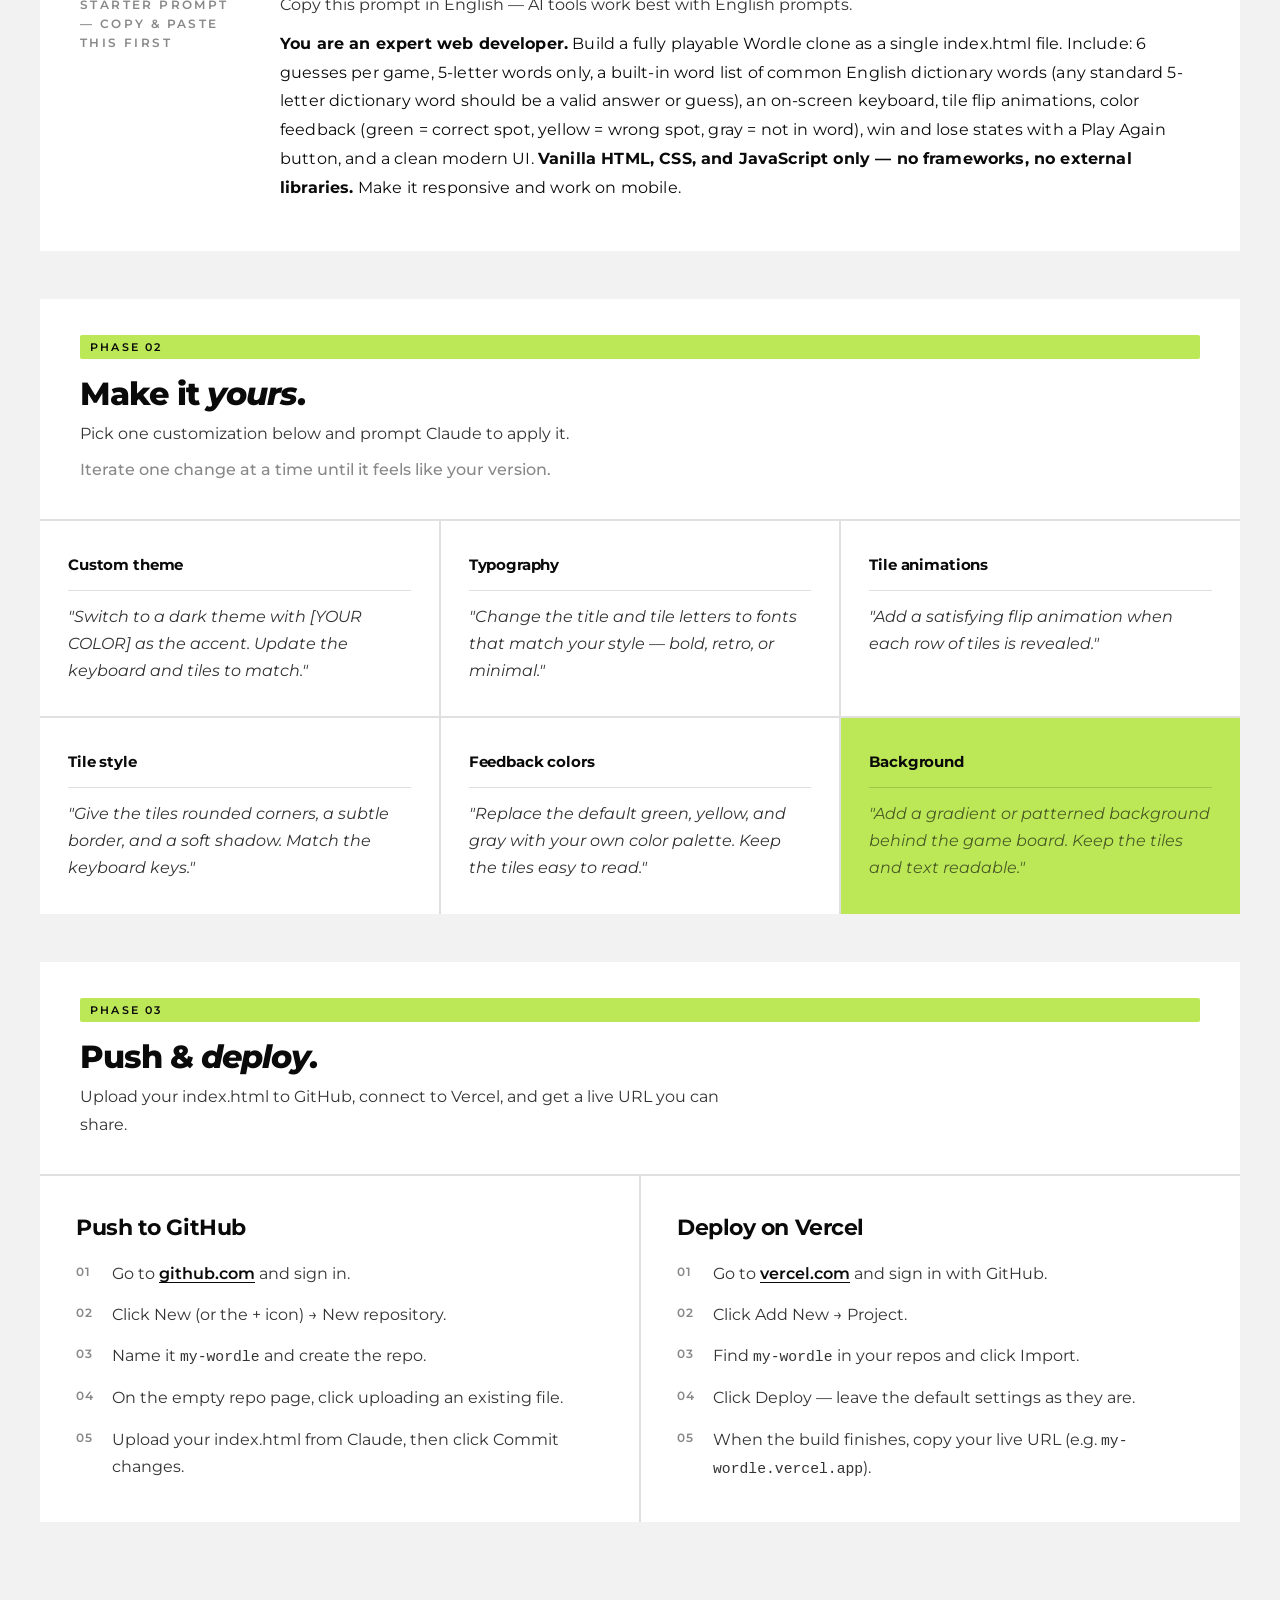
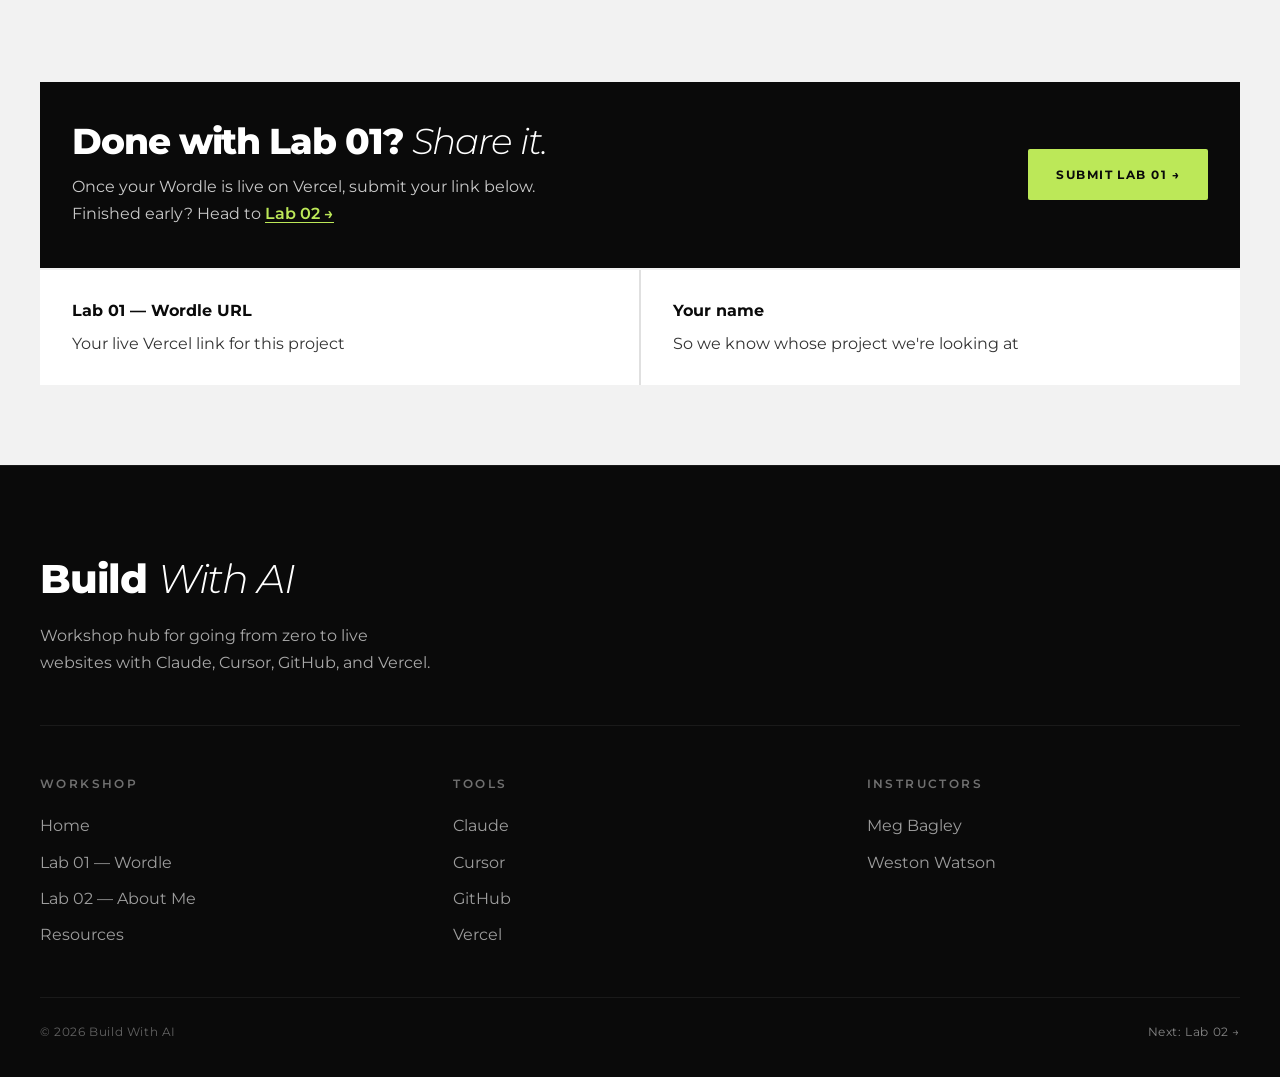
==== commit 0000001e: "Polish layout, links, and cursor behavior across all workshop pages. Unify section margins with shar" ====
--- a/lab-1.html
+++ b/lab-1.html
@@ -313,11 +313,11 @@
 </section>
 
 <!-- SHARE -->
-<section id="share" class="share-callout">
+<section id="share" class="page-section gray">
   <div class="share-panel reveal">
     <div>
       <h3 data-i18n-html="lab1.share.title_html">Done with Lab 01? <em>Share it.</em></h3>
-      <p data-i18n-html="lab1.share.desc_html">Once your Wordle is live on Vercel, submit your link below. Finished early? Head to <a href="lab-2.html" style="color: var(--lime);">Lab 02 →</a></p>
+      <p data-i18n-html="lab1.share.desc_html">Once your Wordle is live on Vercel, submit your link below. Finished early? Head to <a href="lab-2.html">Lab 02 →</a></p>
     </div>
     <a href="https://docs.google.com/forms/d/e/1FAIpQLScwI9HYtEaoEm6GmVNJrUmxpbOzEyf44yIDBHu_xsxbb-Xvlw/viewform?usp=sharing" target="_blank" rel="noopener" class="share-submit" data-i18n="lab1.share.submit">Submit Lab 01 →</a>
   </div>
--- a/styles.css
+++ b/styles.css
@@ -17,6 +17,10 @@
   --font-xs: 12px;
   --font-sm: 16px;
   --font-base: 16px;
+  --section-pad-y: 80px;
+  --section-pad-x: 40px;
+  --block-pad-y: 40px;
+  --block-pad-x: 32px;
 }
 
 body {
@@ -49,7 +53,10 @@
   transition: width 0.2s, height 0.2s, background 0.2s;
 }
 @media (hover: hover) and (pointer: fine) {
-  body { cursor: none; }
+  body,
+  a, button, input, select, textarea, label, summary {
+    cursor: none;
+  }
   .cursor { display: block; }
 }
 .cursor.expand {
@@ -63,6 +70,13 @@
 .cursor.on-lime.expand {
   background: transparent;
   border-color: var(--black);
+}
+.cursor.on-dark {
+  background: var(--lime);
+}
+.cursor.on-dark.expand {
+  background: transparent;
+  border-color: var(--lime);
 }
 
 :is(
@@ -72,7 +86,6 @@
   .tip-block--lime,
   .flair-card--lime,
   .agenda-item--lime,
-  #build-01 .build-phase:nth-child(1),
   #build-02 .prompt-example,
   body:has(.page-hero--lime) nav:not(.scrolled)
 ) ::selection,
@@ -87,13 +100,73 @@
   .tip-block--lime,
   .flair-card--lime,
   .agenda-item--lime,
-  #build-01 .build-phase:nth-child(1),
   #build-02 .prompt-example,
   body:has(.page-hero--lime) nav:not(.scrolled)
 ) ::-moz-selection,
 :is(.section-tag, .share-submit, .hero-cta)::-moz-selection {
   background: var(--black);
   color: var(--lime);
+}
+:is(.dark-surface, .share-panel, .criteria-block.dark, .ai-pipeline, .formula-block:nth-child(1)) ::selection {
+  background: var(--lime);
+  color: var(--black);
+}
+:is(.dark-surface, .share-panel, .criteria-block.dark, .ai-pipeline, .formula-block:nth-child(1)) ::-moz-selection {
+  background: var(--lime);
+  color: var(--black);
+}
+
+/* ── CONTENT LINKS ─────────────────────── */
+.build-phase-body a,
+.build-detail-subtitle a,
+.step-body a,
+.tip-body a,
+.ai-workshop-note a,
+.deploy-step-list a {
+  color: var(--black);
+  font-weight: 600;
+  text-decoration: underline;
+  text-underline-offset: 3px;
+  transition: color 0.2s, opacity 0.2s;
+}
+.build-phase-body a:hover,
+.build-detail-subtitle a:hover,
+.step-body a:hover,
+.tip-body a:hover,
+.ai-workshop-note a:hover,
+.deploy-step-list a:hover {
+  color: var(--text-muted);
+}
+.step-block.full-width .step-body a {
+  color: var(--lime);
+}
+.step-block.full-width .step-body a:hover {
+  opacity: 0.85;
+  color: var(--lime);
+}
+.step-block--lime .step-body a {
+  color: var(--black);
+}
+.tip-block:hover .tip-body a {
+  color: var(--lime);
+}
+.tip-block:hover .tip-body a:hover {
+  opacity: 0.85;
+  color: var(--lime);
+}
+.share-panel p a,
+.criteria-block.dark a,
+.formula-block:nth-child(1) a {
+  color: var(--lime);
+  font-weight: 600;
+  text-decoration: underline;
+  text-underline-offset: 3px;
+  transition: opacity 0.2s;
+}
+.share-panel p a:hover,
+.criteria-block.dark a:hover,
+.formula-block:nth-child(1) a:hover {
+  opacity: 0.85;
 }
 
 /* ── NAV ───────────────────────────────── */
@@ -104,7 +177,7 @@
   display: flex;
   align-items: center;
   justify-content: space-between;
-  padding: 22px 40px;
+  padding: 22px var(--section-pad-x);
   background: transparent;
   backdrop-filter: none;
   border-bottom: 1px solid transparent;
@@ -252,7 +325,7 @@
   overflow: hidden;
   display: flex;
   align-items: flex-end;
-  padding: 0 40px 60px;
+  padding: 0 var(--section-pad-x) 60px;
 }
 .hero::after {
   content: '';
@@ -393,6 +466,11 @@
 
 
 /* ── SECTION SHARED ────────────────────── */
+.page-section {
+  padding: var(--section-pad-y) var(--section-pad-x);
+}
+.page-section.gray { background: var(--gray); }
+
 .section-header {
   display: flex;
   align-items: baseline;
@@ -433,7 +511,7 @@
 
 .ai-workshop-note {
   margin-top: 2px;
-  padding: 24px 40px;
+  padding: 24px var(--block-pad-x);
   background: var(--white);
   font-size: var(--font-sm);
   line-height: 1.7;
@@ -458,8 +536,6 @@
 .view-more:hover { opacity: 1; }
 
 /* ── TOOLS (EDITORIAL GRID) ────────────── */
-#tools { padding: 80px 40px; }
-
 .tools-editorial {
   display: grid;
   grid-template-columns: 1fr 1fr;
@@ -558,7 +634,7 @@
 }
 
 .stat-block {
-  padding: 52px 40px;
+  padding: 52px var(--section-pad-x);
   border-right: 1px solid #1a1a1a;
   display: flex;
   flex-direction: column;
@@ -586,8 +662,6 @@
 }
 
 /* ── INSTALL STEPS ─────────────────────── */
-#install { padding: 80px 40px; background: var(--gray); }
-
 .steps-grid {
   display: grid;
   grid-template-columns: 1fr 1fr;
@@ -700,7 +774,7 @@
 }
 .ai-flow-card {
   background: var(--white);
-  padding: 36px 32px;
+  padding: var(--block-pad-y) var(--block-pad-x);
   display: flex;
   flex-direction: column;
   gap: 20px;
@@ -809,17 +883,16 @@
   padding: 0;
 }
 .ai-flow-bullets li {
-  position: relative;
-  padding-left: 18px;
+  display: flex;
+  gap: 12px;
+  align-items: flex-start;
   font-size: var(--font-sm);
   line-height: 1.65;
   font-weight: 400;
 }
 .ai-flow-bullets li::before {
   content: '→';
-  position: absolute;
-  left: 0;
-  top: 0;
+  flex-shrink: 0;
   color: var(--lime);
   font-weight: 600;
 }
@@ -909,8 +982,6 @@
 }
 
 /* ── PROMPTING ─────────────────────────── */
-#prompting { padding: 80px 40px; }
-
 .formula-blocks {
   display: grid;
   grid-template-columns: repeat(3, 1fr);
@@ -1027,6 +1098,14 @@
   color: var(--white);
 }
 
+#build-01 .prompt-example {
+  background: var(--white);
+}
+#build-01 .prompt-eg-label { color: var(--mid); }
+#build-01 .prompt-note { color: var(--text-body); }
+#build-01 .prompt-eg-text,
+#build-01 .prompt-eg-text strong { color: var(--black); }
+
 #build-02 .prompt-example { background: var(--lime); }
 #build-02 .prompt-eg-label { color: rgba(0, 0, 0, 0.4); }
 #build-02 .prompt-note { color: rgba(0, 0, 0, 0.72); }
@@ -1034,9 +1113,6 @@
 #build-02 .prompt-eg-text strong { color: var(--black); }
 
 /* ── BUILD LAB ─────────────────────────── */
-#build-01, #build-02 { padding: 80px 40px; }
-#build-02 { background: var(--gray); }
-
 .build-phases {
   display: grid;
   grid-template-columns: repeat(3, 1fr);
@@ -1046,16 +1122,11 @@
 }
 .build-phase {
   background: var(--white);
-  padding: 40px 32px;
+  padding: var(--block-pad-y) var(--block-pad-x);
   display: flex;
   flex-direction: column;
   gap: 14px;
 }
-#build-01 .build-phase:nth-child(1) { background: var(--lime); color: var(--black); }
-#build-01 .build-phase:nth-child(1) .build-phase-label { color: rgba(0, 0, 0, 0.4); }
-#build-01 .build-phase:nth-child(1) .build-phase-title { color: var(--black); }
-#build-01 .build-phase:nth-child(1) .build-phase-body { color: rgba(0, 0, 0, 0.75); }
-
 .build-phase-label {
   font-size: var(--font-xs);
   font-weight: 600;
@@ -1253,11 +1324,9 @@
   letter-spacing: 0.08em;
   color: var(--mid);
 }
-.deploy-step-list a {
-  color: var(--black);
-  font-weight: 500;
-  text-decoration: underline;
-  text-underline-offset: 3px;
+.deploy-step-list a:focus-visible {
+  outline: 2px solid var(--lime);
+  outline-offset: 2px;
 }
 .deploy-mono {
   font-family: ui-monospace, SFMono-Regular, Menlo, Monaco, Consolas, monospace;
@@ -1272,8 +1341,6 @@
 }
 
 /* ── DESIGN KIT ────────────────────────── */
-#design { padding: 80px 40px; background: var(--gray); }
-
 .criteria-grid {
   display: grid;
   grid-template-columns: 1fr 1fr;
@@ -1327,12 +1394,9 @@
   flex-shrink: 0;
 }
 
-/* ── SHOWCASE ──────────────────────────── */
-#showcase { padding: 80px 40px; }
-
 .share-panel {
   background: var(--black);
-  padding: 56px 48px;
+  padding: var(--block-pad-y) var(--block-pad-x);
   display: grid;
   grid-template-columns: 1fr auto;
   gap: 40px;
@@ -1385,7 +1449,7 @@
 }
 .share-item {
   background: var(--white);
-  padding: 28px 32px;
+  padding: 28px var(--block-pad-x);
   display: flex;
   flex-direction: column;
   gap: 6px;
@@ -1403,9 +1467,6 @@
 .share-item--full {
   grid-column: 1 / -1;
 }
-
-/* ── TIPS ──────────────────────────────── */
-#tips { padding: 80px 40px; background: var(--gray); }
 
 .tips-blocks {
   display: grid;
@@ -1469,8 +1530,6 @@
 }
 
 /* ── COLLECTION / RESOURCES ────────────── */
-#resources { padding: 80px 40px; }
-
 .collection-mosaic {
   display: grid;
   grid-template-columns: repeat(3, 1fr);
@@ -1547,7 +1606,7 @@
 /* ── FOOTER ────────────────────────────── */
 footer {
   background: var(--black);
-  padding: 80px 40px 48px;
+  padding: var(--section-pad-y) var(--section-pad-x) 48px;
 }
 
 .footer-top {
@@ -1658,7 +1717,7 @@
 
 /* ── RESPONSIVE ────────────────────────── */
 @media (max-width: 860px) {
-  nav { padding: 18px 24px; }
+  nav { padding: 18px var(--section-pad-x); }
   .nav-links { display: none; }
   .lang-toggle--desktop { display: none; }
   .mobile-lang-toggle {
@@ -1667,7 +1726,13 @@
     margin-bottom: 8px;
   }
   .hamburger { display: flex !important; }
-  .hero { padding: 0 24px 48px; min-height: 100svh; }
+  :root {
+    --section-pad-y: 60px;
+    --section-pad-x: 24px;
+    --block-pad-y: 28px;
+    --block-pad-x: 24px;
+  }
+  .hero { padding: 0 var(--section-pad-x) 48px; min-height: 100svh; }
   .hero h1 { font-size: 52px; }
   .hero-bg::before {
     background-attachment: scroll;
@@ -1676,8 +1741,7 @@
     opacity: 0.5;
   }
   .hero-grid-lines { background-size: 48px 48px; }
-  .page-section, #tools, #install, #prompting, #build-01, #design, #build-02, #showcase, #tips, #resources, #agenda, #instructors { padding: 60px 24px; }
-  .page-hero { padding: 120px 24px 48px; }
+  .page-hero { padding: 120px var(--section-pad-x) 48px; }
   .instructors-grid { grid-template-columns: 1fr; }
   .agenda-grid { grid-template-columns: 1fr; }
   .site-footer-grid { grid-template-columns: 1fr 1fr; }
@@ -1715,7 +1779,6 @@
   .res-block.dark { grid-column: auto; grid-row: auto; }
   .footer-top { grid-template-columns: 1fr; }
   .footer-cols { grid-template-columns: repeat(2, 1fr); }
-  footer { padding: 60px 24px 40px; }
 }
 
 /* ── HAMBURGER & MOBILE MENU ───────────────────────────── */
@@ -1795,7 +1858,7 @@
 /* ── INNER PAGE HERO ───────────────────── */
 .page-hero {
   position: relative;
-  padding: 160px 40px 64px;
+  padding: 160px var(--section-pad-x) 64px;
   background: var(--black);
   overflow: hidden;
 }
@@ -1861,12 +1924,7 @@
 .page-hero--lime h1 em { color: var(--black); }
 .page-hero--lime p { color: var(--black); opacity: 0.65; }
 
-.page-section { padding: 80px 40px; }
-.page-section.gray { background: var(--gray); }
-
 /* ── AGENDA ────────────────────────────── */
-#agenda { padding: 80px 40px; }
-
 .agenda-grid {
   display: grid;
   grid-template-columns: 1fr 1fr;
@@ -1937,8 +1995,6 @@
 }
 
 /* ── INSTRUCTORS ───────────────────────── */
-#instructors { padding: 80px 40px; background: var(--gray); }
-
 .instructors-grid {
   display: grid;
   grid-template-columns: 1fr 1fr;
@@ -1998,7 +2054,7 @@
 /* ── SITE FOOTER ───────────────────────── */
 .site-footer {
   background: var(--black);
-  padding: 64px 40px 40px;
+  padding: var(--section-pad-y) var(--section-pad-x) 40px;
   border-top: 1px solid #1a1a1a;
 }
 .site-footer-brand {
@@ -2063,6 +2119,3 @@
   text-decoration: none;
 }
 .site-footer-bottom a:hover { color: var(--lime); }
-
-.share-callout { padding: 80px 40px; background: var(--gray); }
-
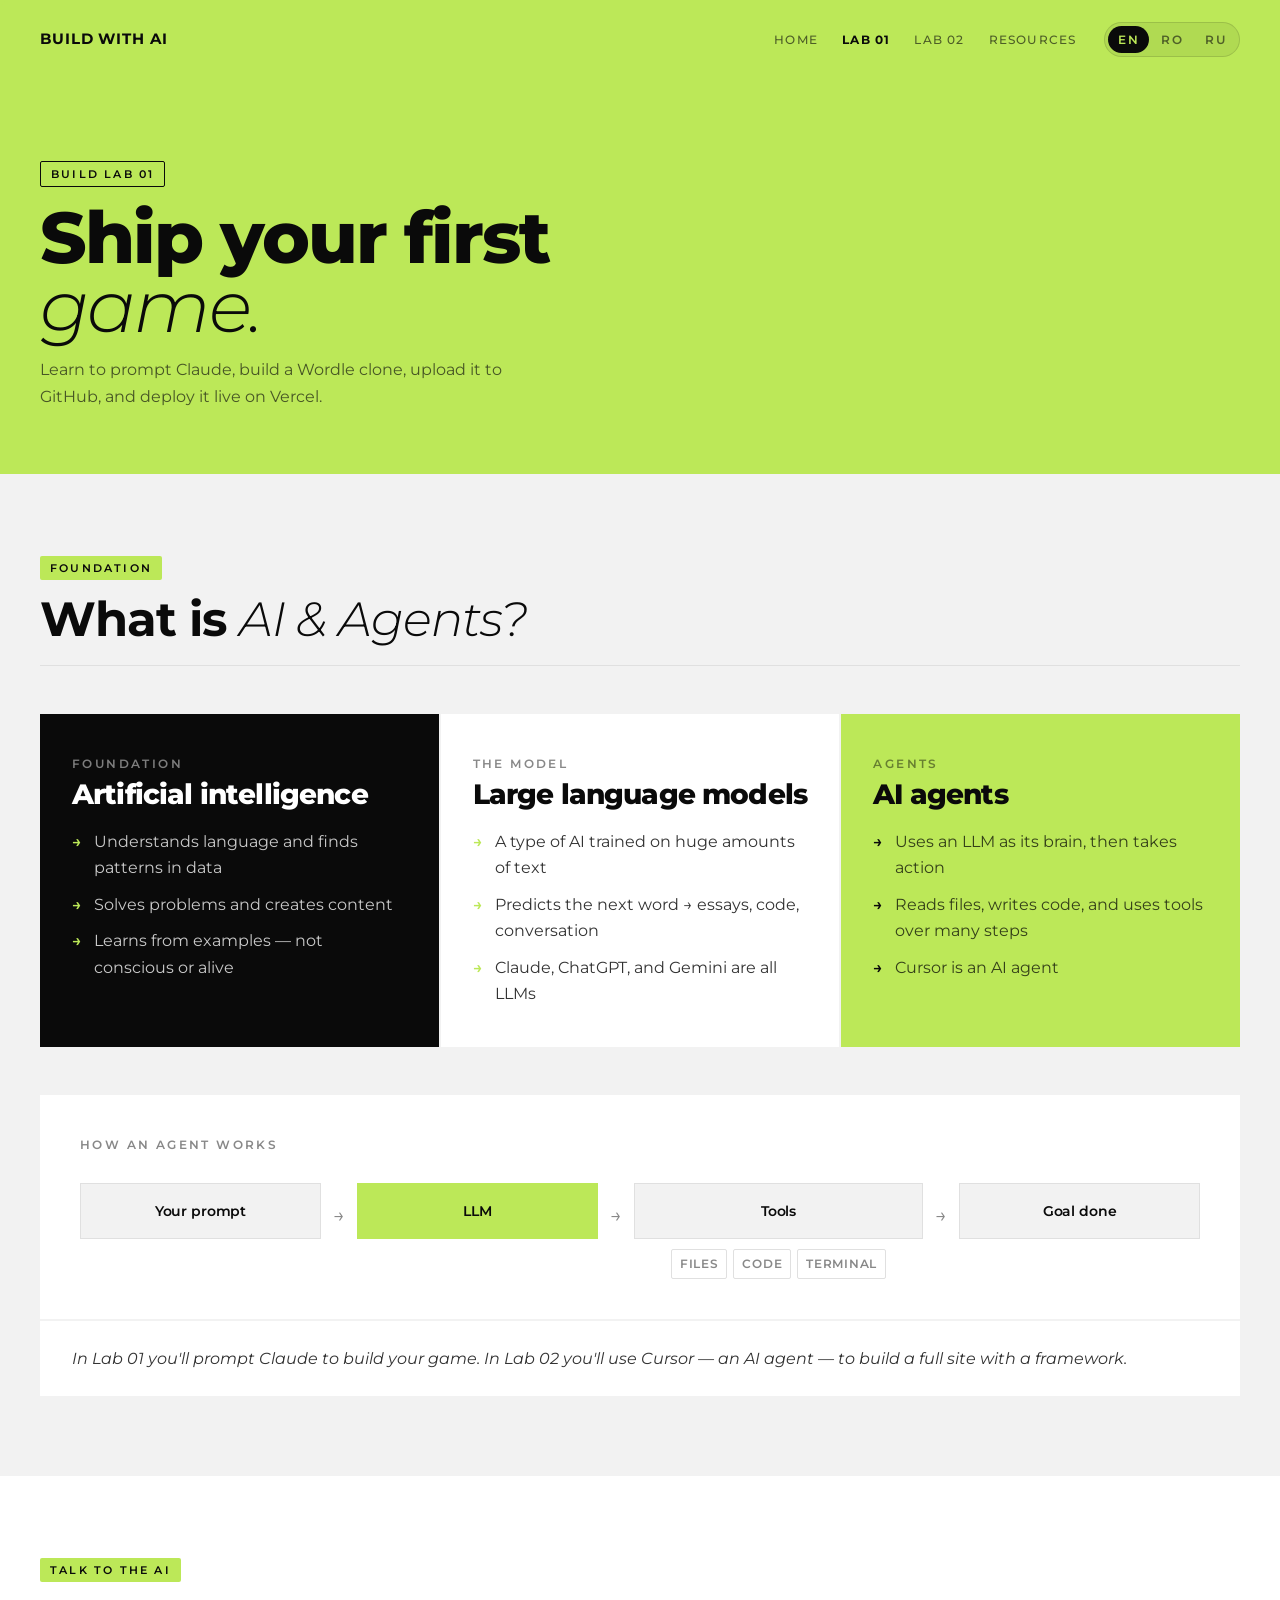
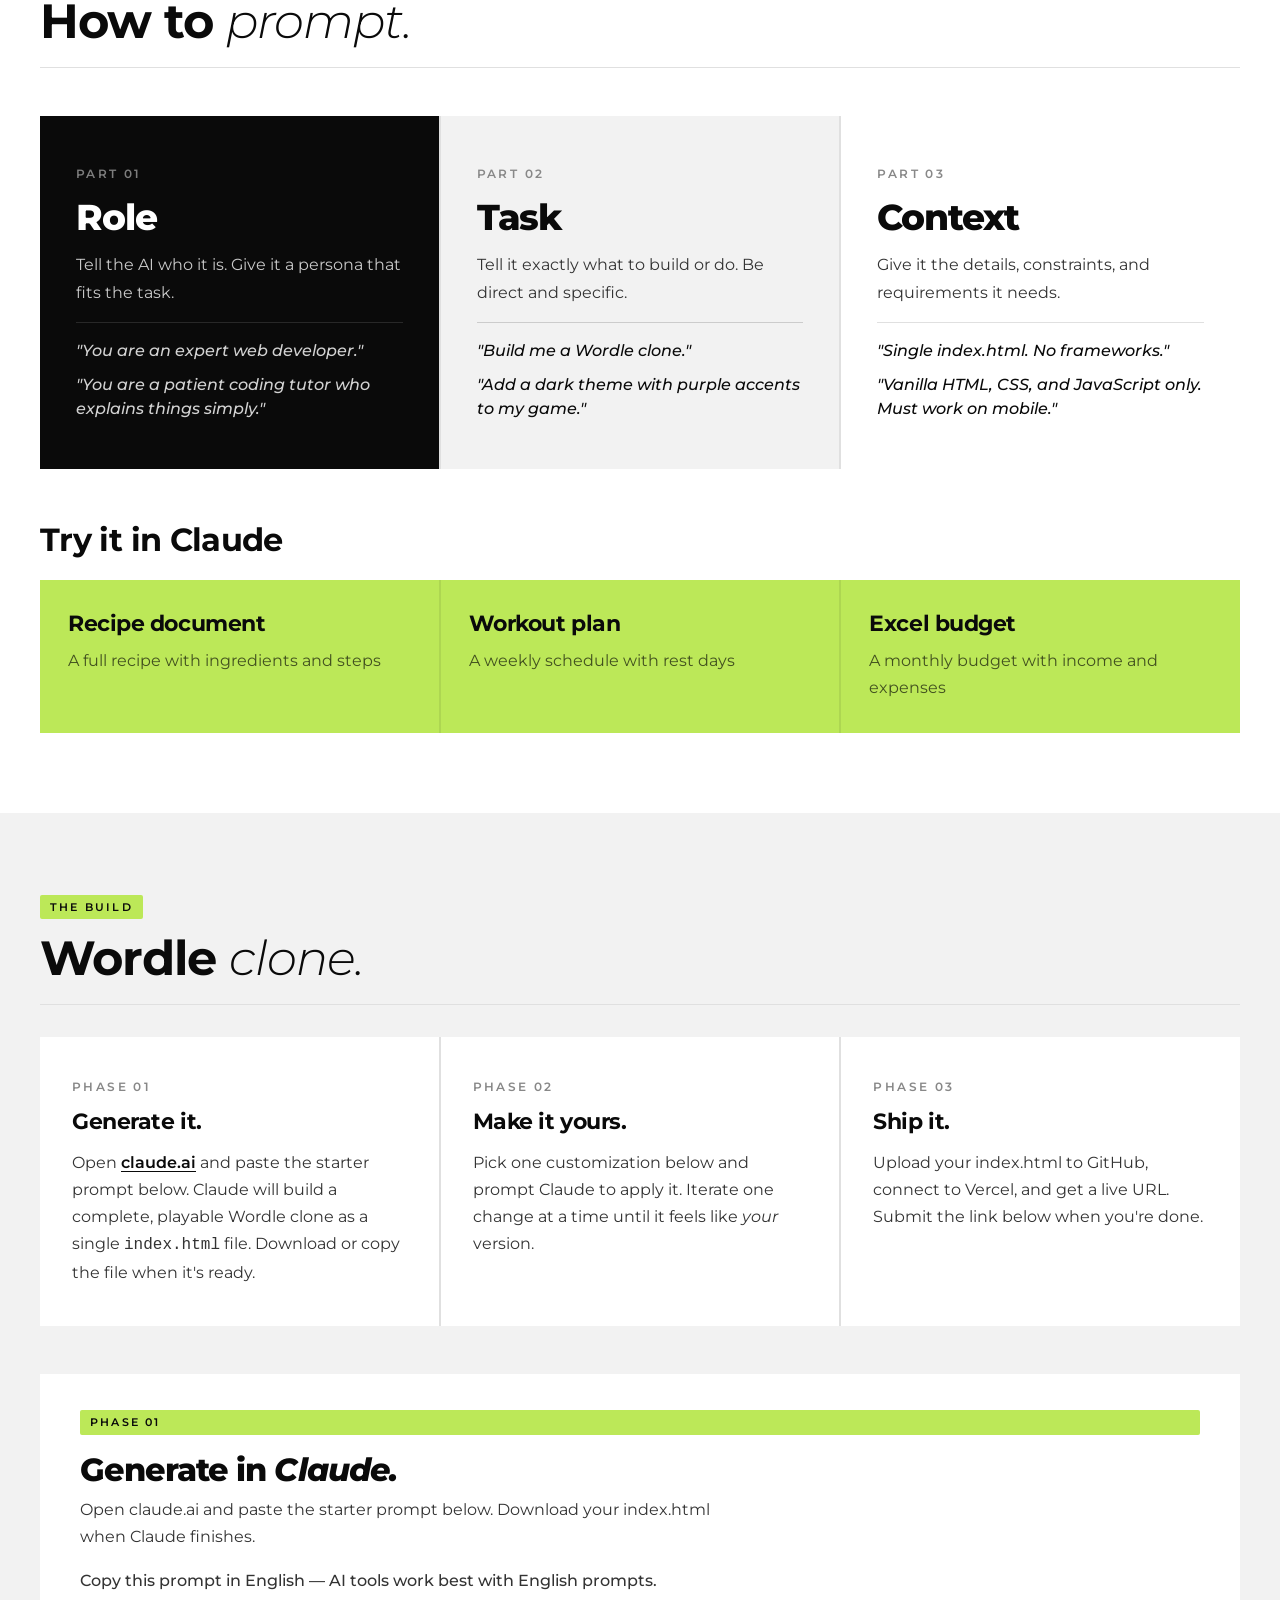
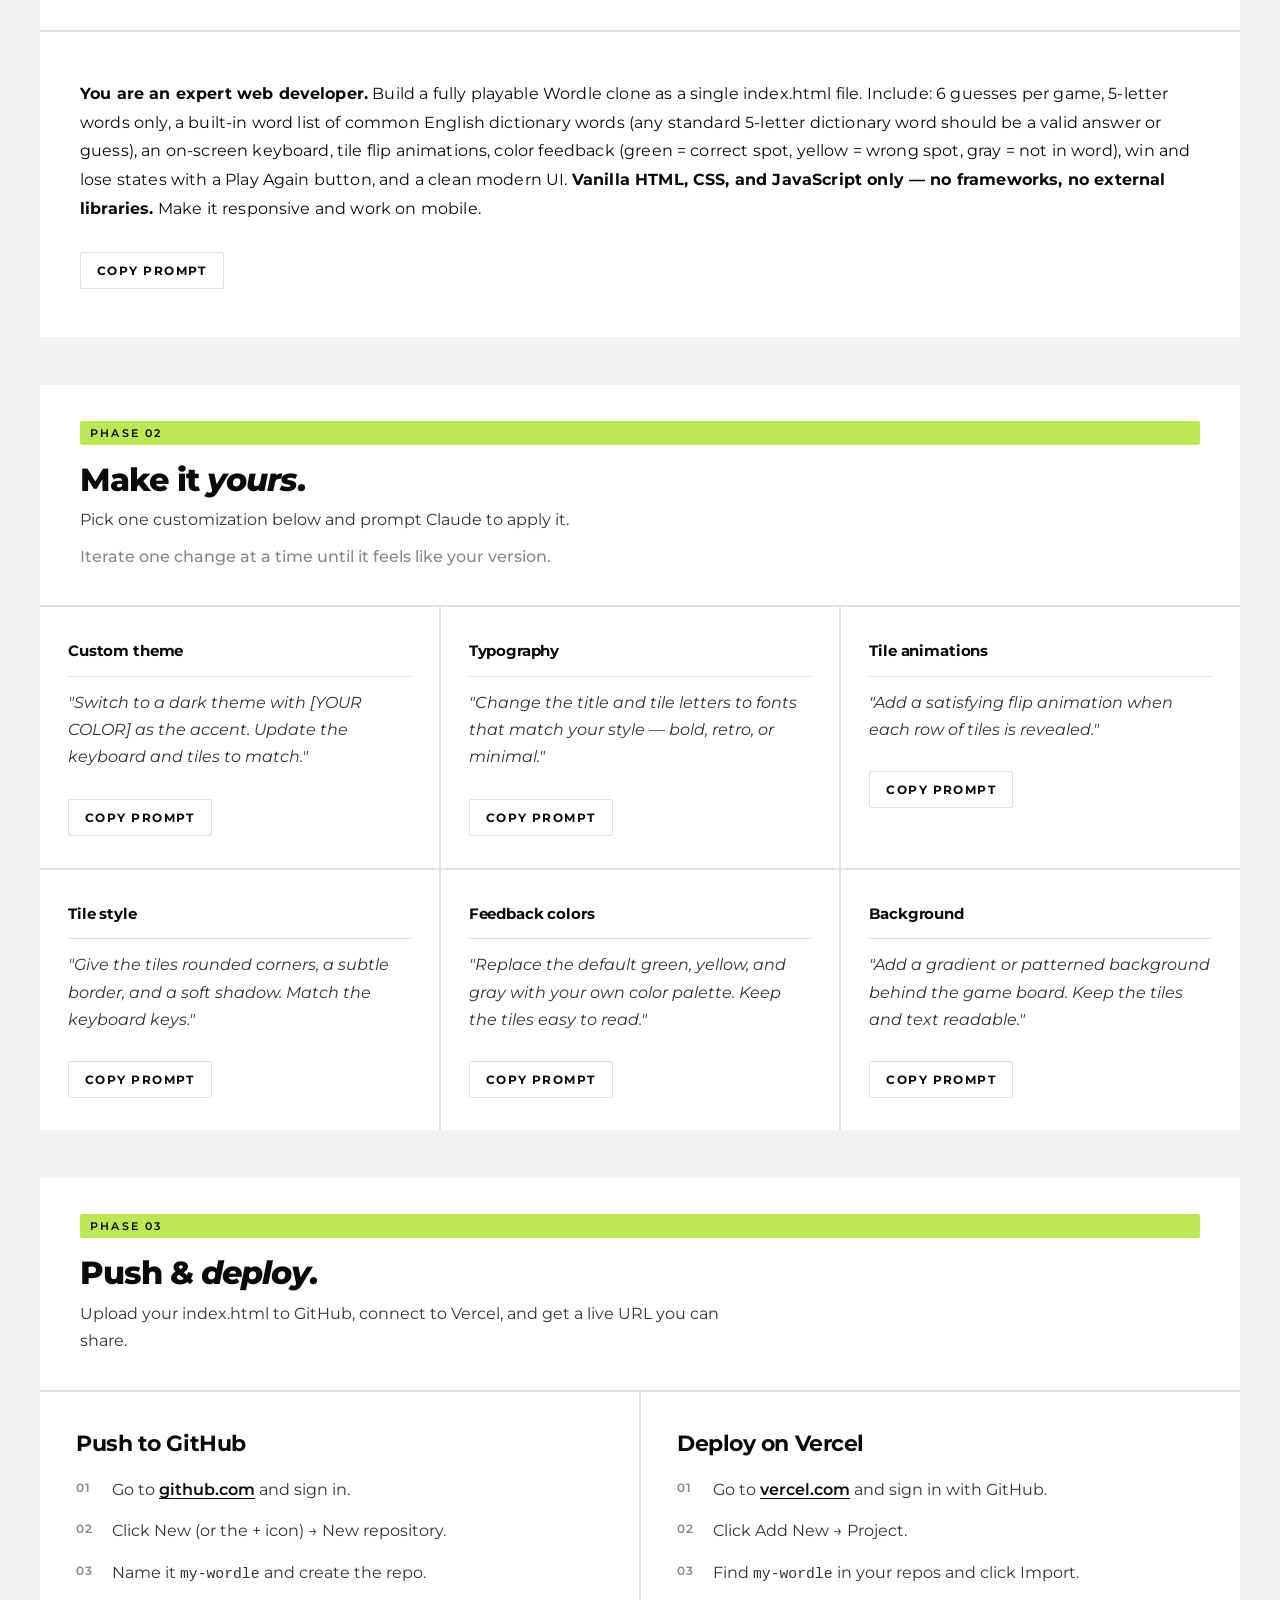
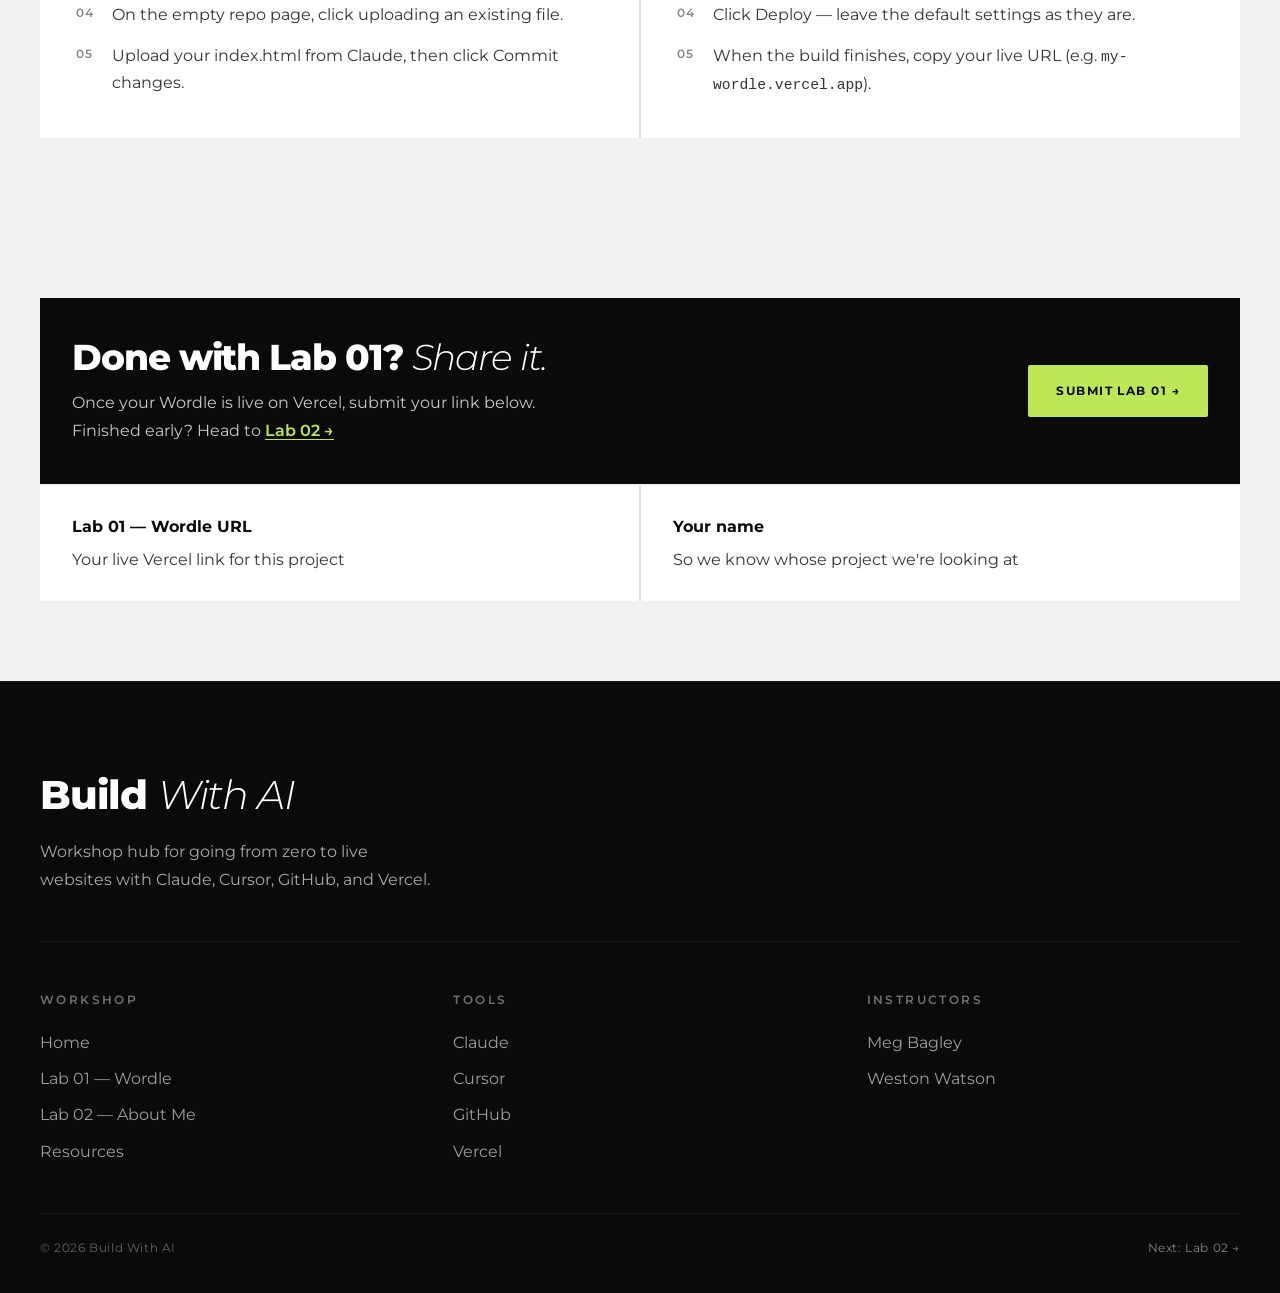
==== commit 57321f8b: "Expand Lab 2 design examples and unify interactive card polish. Add bad/good site specimen galleries" ====
--- a/lab-1.html
+++ b/lab-1.html
@@ -234,11 +234,10 @@
       <div class="section-tag" data-i18n="lab1.build.phase01.label">Phase 01</div>
       <h2 class="build-detail-title" data-i18n-html="lab1.build.phase01.title_html">Generate in <em>Claude.</em></h2>
       <p class="build-detail-subtitle" data-i18n="lab1.build.phase01.detail_intro">Open claude.ai and paste the starter prompt below. Download your index.html when Claude finishes.</p>
-    </div>
-    <div class="prompt-example">
-      <div class="prompt-eg-label" data-i18n="lab1.prompt.label">Starter prompt — copy &amp; paste this first</div>
+      <p class="prompt-note build-detail-prompt-note" data-i18n="lab1.prompt.note">Copy this prompt in English — AI tools work best with English prompts.</p>
+    </div>
+    <div class="prompt-example prompt-example--solo">
       <div class="prompt-eg-content">
-        <p class="prompt-note" data-i18n="lab1.prompt.note">Copy this prompt in English — AI tools work best with English prompts.</p>
         <div class="prompt-eg-text" data-i18n-html="lab1.prompt.starter_html">
         <strong>You are an expert web developer.</strong> Build a fully playable Wordle clone as a single index.html file. Include: 6 guesses per game, 5-letter words only, a built-in word list of common English dictionary words (any standard 5-letter dictionary word should be a valid answer or guess), an on-screen keyboard, tile flip animations, color feedback (green = correct spot, yellow = wrong spot, gray = not in word), win and lose states with a Play Again button, and a clean modern UI. <strong>Vanilla HTML, CSS, and JavaScript only — no frameworks, no external libraries.</strong> Make it responsive and work on mobile.
         </div>
@@ -274,7 +273,7 @@
       <div class="flair-name" data-i18n="lab1.flair.colors.name">Feedback colors</div>
       <div class="flair-prompt" data-i18n="lab1.flair.colors.prompt">"Replace the default green, yellow, and gray with your own color palette. Keep the tiles easy to read."</div>
     </div>
-    <div class="flair-card flair-card--lime">
+    <div class="flair-card">
       <div class="flair-name" data-i18n="lab1.flair.background.name">Background</div>
       <div class="flair-prompt" data-i18n="lab1.flair.background.prompt">"Add a gradient or patterned background behind the game board. Keep the tiles and text readable."</div>
     </div>
--- a/styles.css
+++ b/styles.css
@@ -86,10 +86,15 @@
   .tip-block--lime,
   .flair-card--lime,
   .agenda-item--lime,
+  .ai-flow-card--lime,
+  .prompt-activity,
+  .prompt-topic,
   #build-02 .prompt-example,
-  body:has(.page-hero--lime) nav:not(.scrolled)
-) ::selection,
-:is(.section-tag, .share-submit, .hero-cta)::selection {
+  body:has(.page-hero--lime) nav:not(.scrolled),
+  .section-tag,
+  .share-submit,
+  .hero-cta
+) ::selection {
   background: var(--black);
   color: var(--lime);
 }
@@ -100,18 +105,47 @@
   .tip-block--lime,
   .flair-card--lime,
   .agenda-item--lime,
+  .ai-flow-card--lime,
+  .prompt-activity,
+  .prompt-topic,
   #build-02 .prompt-example,
-  body:has(.page-hero--lime) nav:not(.scrolled)
-) ::-moz-selection,
-:is(.section-tag, .share-submit, .hero-cta)::-moz-selection {
+  body:has(.page-hero--lime) nav:not(.scrolled),
+  .section-tag,
+  .share-submit,
+  .hero-cta
+) ::-moz-selection {
   background: var(--black);
   color: var(--lime);
 }
-:is(.dark-surface, .share-panel, .criteria-block.dark, .ai-pipeline, .formula-block:nth-child(1)) ::selection {
-  background: var(--lime);
-  color: var(--black);
-}
-:is(.dark-surface, .share-panel, .criteria-block.dark, .ai-pipeline, .formula-block:nth-child(1)) ::-moz-selection {
+:is(
+  .dark-surface,
+  .share-panel,
+  .criteria-block.dark,
+  .formula-block:nth-child(1),
+  .ai-flow-card--dark,
+  .stat-block,
+  .instructor-card.dark,
+  .tool-block.featured,
+  .res-block.dark,
+  .agenda-item.featured,
+  .prompt-example
+) ::selection {
+  background: var(--lime);
+  color: var(--black);
+}
+:is(
+  .dark-surface,
+  .share-panel,
+  .criteria-block.dark,
+  .formula-block:nth-child(1),
+  .ai-flow-card--dark,
+  .stat-block,
+  .instructor-card.dark,
+  .tool-block.featured,
+  .res-block.dark,
+  .agenda-item.featured,
+  .prompt-example
+) ::-moz-selection {
   background: var(--lime);
   color: var(--black);
 }
@@ -146,13 +180,6 @@
 }
 .step-block--lime .step-body a {
   color: var(--black);
-}
-.tip-block:hover .tip-body a {
-  color: var(--lime);
-}
-.tip-block:hover .tip-body a:hover {
-  opacity: 0.85;
-  color: var(--lime);
 }
 .share-panel p a,
 .criteria-block.dark a,
@@ -550,11 +577,10 @@
   display: flex;
   flex-direction: column;
   gap: 16px;
-  transition: background 0.25s;
+  transition: filter 0.2s ease;
   position: relative;
   overflow: hidden;
 }
-.tool-block:hover { background: var(--gray); }
 
 .tool-block.featured {
   grid-column: 1;
@@ -565,7 +591,6 @@
   justify-content: flex-end;
   min-height: 480px;
 }
-.tool-block.featured:hover { background: #111; }
 
 .tool-block.featured .tool-num { color: rgba(255,255,255,0.42); }
 .tool-block.featured .tool-name { color: var(--white); }
@@ -675,14 +700,12 @@
   display: flex;
   flex-direction: column;
   gap: 20px;
-  transition: background 0.2s;
-}
-.step-block:hover { background: #f8f8f8; }
+}
 
 .step-block--lime {
   background: var(--lime);
 }
-.step-block--lime:hover { background: var(--lime); filter: brightness(0.97); }
+
 .step-block--lime .step-index { color: rgba(0, 0, 0, 0.4); }
 .step-block--lime .step-heading { color: var(--black); }
 .step-block--lime .step-body { color: rgba(0, 0, 0, 0.65); }
@@ -764,8 +787,7 @@
 #what-is-ai .ai-flow {
   display: flex;
   flex-direction: column;
-  gap: 2px;
-  background: var(--border);
+  gap: 0;
 }
 .ai-flow-stack {
   display: grid;
@@ -911,16 +933,17 @@
   text-align: center;
 }
 .ai-pipeline {
-  background: var(--black);
-  color: var(--white);
+  background: var(--white);
+  color: var(--black);
   padding: 40px;
+  margin-top: 48px;
 }
 .ai-pipeline-title {
   font-size: var(--font-xs);
   font-weight: 600;
   letter-spacing: 0.2em;
   text-transform: uppercase;
-  color: rgba(255,255,255,0.47);
+  color: var(--mid);
   margin-bottom: 28px;
 }
 .ai-pipeline-track {
@@ -936,8 +959,9 @@
   align-items: stretch;
 }
 .ai-pipeline-box {
-  background: rgba(255,255,255,0.08);
-  border: 1px solid rgba(255,255,255,0.12);
+  background: var(--gray);
+  border: 1px solid var(--border);
+  color: var(--black);
   padding: 16px 12px;
   text-align: center;
   font-size: 14px;
@@ -955,11 +979,11 @@
   border-color: var(--lime);
 }
 .ai-pipeline-box--done {
-  border-color: rgba(188,232,88,0.35);
-  color: var(--lime);
+  border-color: var(--border);
+  color: var(--black);
 }
 .ai-pipeline-arrow {
-  color: rgba(255,255,255,0.35);
+  color: var(--mid);
   font-size: 20px;
   padding-top: 16px;
   text-align: center;
@@ -975,8 +999,8 @@
   font-weight: 600;
   letter-spacing: 0.06em;
   text-transform: uppercase;
-  color: rgba(255,255,255,0.55);
-  border: 1px solid rgba(255,255,255,0.12);
+  color: var(--mid);
+  border: 1px solid var(--border);
   padding: 4px 8px;
   border-radius: 2px;
 }
@@ -1077,6 +1101,37 @@
   gap: 12px;
 }
 
+.prompt-copy-btn {
+  align-self: flex-start;
+  margin-top: 16px;
+  border: 1px solid var(--border);
+  background: var(--white);
+  color: var(--black);
+  font-family: inherit;
+  font-size: var(--font-xs);
+  font-weight: 700;
+  letter-spacing: 0.12em;
+  text-transform: uppercase;
+  padding: 10px 16px;
+  border-radius: 2px;
+  cursor: pointer;
+  transition: background 0.2s, color 0.2s, border-color 0.2s;
+}
+.prompt-copy-btn:hover {
+  background: var(--black);
+  color: var(--lime);
+  border-color: var(--black);
+}
+.prompt-copy-btn.copied {
+  background: var(--black);
+  color: var(--lime);
+  border-color: var(--black);
+}
+.flair-card .prompt-copy-btn {
+  width: fit-content;
+  margin-top: 16px;
+}
+
 .prompt-note {
   font-size: var(--font-sm);
   line-height: 1.7;
@@ -1190,6 +1245,18 @@
   line-height: 1.6;
   font-weight: 500;
   max-width: 640px;
+}
+.build-detail-head .build-detail-prompt-note {
+  margin-top: 6px;
+  max-width: 640px;
+  color: var(--text-body);
+  font-weight: 500;
+}
+.prompt-example--solo {
+  grid-template-columns: 1fr;
+}
+.prompt-example--solo .prompt-eg-content {
+  grid-column: 1;
 }
 .build-detail-steps {
   background: var(--white);
@@ -1453,6 +1520,7 @@
   display: flex;
   flex-direction: column;
   gap: 6px;
+  transition: filter 0.2s ease;
 }
 .share-item strong {
   font-size: var(--font-base);
@@ -1468,6 +1536,85 @@
   grid-column: 1 / -1;
 }
 
+.design-subsection {
+  margin-top: 48px;
+}
+.design-subhead {
+  font-size: clamp(20px, 2.5vw, 28px);
+  font-weight: 800;
+  letter-spacing: -0.03em;
+  line-height: 1.1;
+  color: var(--black);
+  margin-bottom: 10px;
+}
+.design-subintro {
+  font-size: var(--font-sm);
+  color: var(--text-body);
+  line-height: 1.7;
+  font-weight: 400;
+  max-width: 640px;
+  margin-bottom: 24px;
+}
+.design-specimens {
+  display: grid;
+  grid-template-columns: repeat(3, 1fr);
+  gap: 16px;
+  align-items: start;
+}
+.design-specimen {
+  display: flex;
+  flex-direction: column;
+  background: var(--white);
+  text-decoration: none;
+  color: inherit;
+  box-shadow: 0 4px 14px rgba(0, 0, 0, 0.06);
+  transition: transform 0.25s ease, box-shadow 0.25s ease;
+}
+.design-specimen:hover {
+  transform: translateY(-6px);
+  box-shadow: 0 10px 24px rgba(0, 0, 0, 0.1);
+}
+.design-specimen-media {
+  background: var(--gray);
+  overflow: hidden;
+  border-bottom: 1px solid var(--border);
+  line-height: 0;
+}
+.design-specimen-media img {
+  width: 100%;
+  height: auto;
+  display: block;
+  margin-bottom: -5px;
+}
+.design-specimen-content {
+  padding: 24px;
+  display: flex;
+  flex-direction: column;
+  gap: 10px;
+}
+.design-specimen-name {
+  font-size: 18px;
+  font-weight: 700;
+  letter-spacing: -0.02em;
+  line-height: 1.15;
+  color: var(--black);
+}
+.design-specimen-note {
+  font-size: var(--font-sm);
+  color: var(--text-body);
+  line-height: 1.65;
+  font-weight: 400;
+  margin: 0;
+}
+.design-specimen-link {
+  padding-top: 4px;
+  font-size: var(--font-xs);
+  font-weight: 700;
+  letter-spacing: 0.12em;
+  text-transform: uppercase;
+  color: var(--mid);
+}
+
 .tips-blocks {
   display: grid;
   grid-template-columns: repeat(3, 1fr);
@@ -1481,7 +1628,6 @@
   display: flex;
   flex-direction: column;
   gap: 14px;
-  transition: background 0.2s;
   position: relative;
 }
 .tip-block--lime {
@@ -1491,12 +1637,6 @@
 .tip-block--lime .tip-title { color: var(--black); }
 .tip-block--lime .tip-body { color: rgba(0, 0, 0, 0.6); }
 .tip-block--lime .tip-divider { background: rgba(0, 0, 0, 0.15); }
-.tip-block:hover { background: var(--black); }
-.tip-block:hover .tip-num,
-.tip-block:hover .tip-title,
-.tip-block:hover .tip-body { color: var(--white); }
-.tip-block:hover .tip-body { color: rgba(255,255,255,0.65); }
-.tip-block:hover .tip-divider { background: var(--lime); }
 
 .tip-num {
   font-size: var(--font-xs);
@@ -1545,16 +1685,13 @@
   flex-direction: column;
   gap: 24px;
   min-height: 240px;
-  transition: background 0.2s;
-}
-.res-block:hover { background: var(--gray); }
+}
 
 .res-block.dark {
   background: var(--black);
   grid-column: 2;
   grid-row: 1 / 3;
 }
-.res-block.dark:hover { background: #111; }
 
 .res-col-label {
   font-size: var(--font-xs);
@@ -1774,6 +1911,10 @@
   .prompt-topic { padding: 24px 28px; }
   .prompt-example { grid-template-columns: 1fr; gap: 16px; }
   .prompt-eg-content { grid-column: 1; }
+  .design-specimens {
+    grid-template-columns: 1fr;
+    gap: 16px;
+  }
   .tips-blocks { grid-template-columns: 1fr 1fr; }
   .collection-mosaic { grid-template-columns: 1fr; }
   .res-block.dark { grid-column: auto; grid-row: auto; }
@@ -1940,15 +2081,13 @@
   align-items: start;
   text-decoration: none;
   color: inherit;
-  transition: background 0.2s;
-}
-a.agenda-item:hover { background: var(--gray); }
+  transition: filter 0.2s ease;
+}
 .agenda-item.featured {
   grid-column: 1 / -1;
   background: var(--black);
   color: var(--white);
 }
-.agenda-item.featured:hover { background: #111; }
 .agenda-item.featured .agenda-time { color: rgba(255,255,255,0.42); }
 .agenda-item.featured .agenda-title { color: var(--white); }
 .agenda-item.featured .agenda-desc { color: rgba(255,255,255,0.6); }
@@ -1957,7 +2096,6 @@
 .agenda-item--lime {
   background: var(--lime);
 }
-a.agenda-item.agenda-item--lime:hover { background: var(--lime); filter: brightness(0.97); }
 .agenda-item--lime .agenda-time { color: rgba(0, 0, 0, 0.4); }
 .agenda-item--lime .agenda-title { color: var(--black); }
 .agenda-item--lime .agenda-desc { color: rgba(0, 0, 0, 0.6); }
@@ -2119,3 +2257,274 @@
   text-decoration: none;
 }
 .site-footer-bottom a:hover { color: var(--lime); }
+
+/* ── FOCUS CARD OVERLAY ────────────────── */
+.focus-card {
+  cursor: pointer;
+  transition: filter 0.2s ease;
+}
+@media (hover: hover) and (pointer: fine) {
+  .focus-card:hover { filter: brightness(0.98); }
+
+  :is(
+    .ai-flow-card--dark,
+    .instructor-card.dark,
+    .criteria-block.dark,
+    .formula-block:nth-child(1),
+    .prompt-example
+  ).focus-card:hover {
+    filter: brightness(1.12);
+  }
+  #build-01 .prompt-example.focus-card:hover { filter: brightness(0.98); }
+  #build-02 .prompt-example.focus-card:hover { filter: brightness(0.97); }
+
+  :is(
+    .step-block--lime,
+    .tip-block--lime,
+    .flair-card--lime,
+    .ai-flow-card--lime,
+    .prompt-topic
+  ).focus-card:hover {
+    filter: brightness(0.97);
+  }
+
+  .tool-block:not(.featured):hover,
+  a.agenda-item:not(.featured):not(.agenda-item--lime):hover,
+  .share-item:hover {
+    filter: brightness(0.98);
+  }
+  :is(.tool-block.featured, a.agenda-item.featured, .res-block.dark):hover {
+    filter: brightness(1.12);
+  }
+  a.agenda-item.agenda-item--lime:hover { filter: brightness(0.97); }
+}
+.focus-card:focus-visible {
+  outline: 2px solid var(--lime);
+  outline-offset: 3px;
+}
+
+.focus-overlay {
+  position: fixed;
+  inset: 0;
+  z-index: 300;
+  display: grid;
+  place-items: center;
+  padding: var(--section-pad-x);
+  opacity: 0;
+  visibility: hidden;
+  pointer-events: none;
+  transition: opacity 0.35s ease, visibility 0.35s;
+}
+.focus-overlay.open {
+  opacity: 1;
+  visibility: visible;
+  pointer-events: auto;
+}
+.focus-backdrop {
+  position: absolute;
+  inset: 0;
+  background: rgba(10, 10, 10, 0.84);
+  backdrop-filter: blur(6px);
+}
+.focus-panel {
+  position: relative;
+  z-index: 1;
+  width: min(680px, 100%);
+  max-height: min(85vh, 880px);
+  overflow-y: auto;
+  transform: scale(0.88);
+  opacity: 0;
+  transition: transform 0.45s cubic-bezier(0.22, 1, 0.36, 1), opacity 0.35s ease;
+  box-shadow: 0 32px 80px rgba(0, 0, 0, 0.45);
+}
+.focus-overlay.open .focus-panel {
+  transform: scale(1);
+  opacity: 1;
+}
+.focus-panel.prompt-example,
+.focus-panel.flair-card {
+  width: min(820px, 100%);
+}
+.focus-panel.prompt-example {
+  display: grid;
+  grid-template-columns: 160px 1fr;
+  gap: 40px;
+  align-items: start;
+  padding: 48px 40px;
+}
+.focus-panel.prompt-example.prompt-example--solo {
+  grid-template-columns: 1fr;
+  gap: 16px;
+}
+.focus-panel.prompt-example.prompt-example--solo .prompt-eg-content {
+  grid-column: 1;
+}
+.focus-panel.prompt-example.prompt-example--solo .build-detail-prompt-note {
+  margin: 0 0 4px;
+  max-width: none;
+}
+.focus-panel.prompt-example--dark {
+  background: var(--black);
+}
+.focus-panel.prompt-example--dark .prompt-eg-label { color: rgba(255,255,255,0.47); }
+.focus-panel.prompt-example--dark .prompt-note { color: rgba(255,255,255,0.85); }
+.focus-panel.prompt-example--dark .prompt-eg-text,
+.focus-panel.prompt-example--dark .prompt-eg-text strong { color: var(--white); }
+.focus-panel.prompt-example--light {
+  background: var(--white);
+}
+.focus-panel.prompt-example--light .prompt-eg-label { color: var(--mid); }
+.focus-panel.prompt-example--light .prompt-note { color: var(--text-body); }
+.focus-panel.prompt-example--light .prompt-eg-text,
+.focus-panel.prompt-example--light .prompt-eg-text strong { color: var(--black); }
+.focus-panel.prompt-example--lime {
+  background: var(--lime);
+}
+.focus-panel.prompt-example--lime .prompt-eg-label { color: rgba(0, 0, 0, 0.4); }
+.focus-panel.prompt-example--lime .prompt-note { color: rgba(0, 0, 0, 0.72); }
+.focus-panel.prompt-example--lime .prompt-eg-text,
+.focus-panel.prompt-example--lime .prompt-eg-text strong { color: var(--black); }
+.focus-panel.ai-flow-card {
+  display: flex;
+  flex-direction: column;
+  gap: 20px;
+  padding: 40px 36px;
+  min-height: auto;
+  width: min(720px, 100%);
+  background: var(--white);
+}
+.focus-panel.ai-flow-card--dark {
+  background: var(--black);
+  color: var(--white);
+}
+.focus-panel.ai-flow-card--dark .ai-flow-label { color: rgba(255,255,255,0.47); }
+.focus-panel.ai-flow-card--dark .ai-flow-name { color: var(--white); }
+.focus-panel.ai-flow-card--dark .ai-flow-bullets li { color: rgba(255,255,255,0.78); }
+.focus-panel.ai-flow-card--lime {
+  background: var(--lime);
+  color: var(--black);
+}
+.focus-panel.ai-flow-card--lime .ai-flow-label { color: rgba(0,0,0,0.45); }
+.focus-panel.ai-flow-card--lime .ai-flow-bullets li { color: rgba(0,0,0,0.72); }
+.focus-panel.ai-flow-card--lime .ai-flow-bullets li::before { color: var(--black); }
+.focus-panel.ai-flow-card:not(.ai-flow-card--dark):not(.ai-flow-card--lime) .ai-flow-label { color: var(--mid); }
+.focus-panel.ai-flow-card:not(.ai-flow-card--dark):not(.ai-flow-card--lime) .ai-flow-bullets li { color: var(--text-body); }
+.focus-panel.flair-card {
+  padding: 40px 36px;
+  background: var(--white);
+}
+.focus-panel.flair-card.flair-card--lime {
+  background: var(--lime);
+}
+.focus-panel.flair-card.flair-card--lime .flair-prompt {
+  color: rgba(0, 0, 0, 0.6);
+  border-top-color: rgba(0, 0, 0, 0.15);
+}
+.focus-panel.prompt-topic {
+  background: var(--lime);
+  padding: 40px 36px;
+}
+.focus-panel.flair-card .prompt-copy-btn {
+  margin-top: 16px;
+}
+
+/* Focus overlay — text selection by panel surface */
+.focus-panel.prompt-example--lime ::selection,
+.focus-panel.prompt-topic ::selection,
+.focus-panel.flair-card--lime ::selection,
+.focus-panel.ai-flow-card--lime ::selection,
+.focus-panel.step-block--lime ::selection,
+.focus-panel.tip-block--lime ::selection,
+.focus-panel.agenda-item--lime ::selection {
+  background: var(--black);
+  color: var(--lime);
+}
+.focus-panel.prompt-example--lime ::-moz-selection,
+.focus-panel.prompt-topic ::-moz-selection,
+.focus-panel.flair-card--lime ::-moz-selection,
+.focus-panel.ai-flow-card--lime ::-moz-selection,
+.focus-panel.step-block--lime ::-moz-selection,
+.focus-panel.tip-block--lime ::-moz-selection,
+.focus-panel.agenda-item--lime ::-moz-selection {
+  background: var(--black);
+  color: var(--lime);
+}
+.focus-panel.prompt-example--dark ::selection,
+.focus-panel.ai-flow-card--dark ::selection,
+.focus-panel.instructor-card.dark ::selection,
+.focus-panel.criteria-block.dark ::selection,
+.focus-panel.stat-block ::selection,
+.focus-panel.formula-block ::selection,
+.focus-panel.tool-block.featured ::selection,
+.focus-panel.res-block.dark ::selection,
+.focus-panel.agenda-item.featured ::selection {
+  background: var(--lime);
+  color: var(--black);
+}
+.focus-panel.prompt-example--dark ::-moz-selection,
+.focus-panel.ai-flow-card--dark ::-moz-selection,
+.focus-panel.instructor-card.dark ::-moz-selection,
+.focus-panel.criteria-block.dark ::-moz-selection,
+.focus-panel.stat-block ::-moz-selection,
+.focus-panel.formula-block ::-moz-selection,
+.focus-panel.tool-block.featured ::-moz-selection,
+.focus-panel.res-block.dark ::-moz-selection,
+.focus-panel.agenda-item.featured ::-moz-selection {
+  background: var(--lime);
+  color: var(--black);
+}
+
+.focus-close {
+  position: fixed;
+  top: var(--section-pad-x);
+  right: var(--section-pad-x);
+  z-index: 302;
+  width: 48px;
+  height: 48px;
+  border: 1px solid rgba(255, 255, 255, 0.2);
+  border-radius: 2px;
+  background: rgba(255, 255, 255, 0.08);
+  color: var(--white);
+  font-family: inherit;
+  font-size: 28px;
+  font-weight: 300;
+  line-height: 1;
+  cursor: pointer;
+  opacity: 0;
+  transform: scale(0.9);
+  transition: opacity 0.3s ease, transform 0.3s ease, background 0.2s, border-color 0.2s;
+}
+.focus-overlay.open .focus-close {
+  opacity: 1;
+  transform: scale(1);
+}
+.focus-close:hover {
+  background: var(--lime);
+  border-color: var(--lime);
+  color: var(--black);
+}
+body.focus-open { overflow: hidden; }
+
+@media (prefers-reduced-motion: reduce) {
+  .focus-overlay,
+  .focus-panel,
+  .focus-close,
+  .design-specimen { transition: none; }
+  .design-specimen:hover { transform: none; }
+  .focus-card:hover,
+  .tool-block:hover,
+  a.agenda-item:hover,
+  .res-block:hover,
+  .share-item:hover { filter: none; }
+}
+@media (max-width: 860px) {
+  .focus-panel.ai-flow-card {
+    padding: 32px 28px;
+  }
+  .focus-panel.prompt-example {
+    grid-template-columns: 1fr;
+    gap: 16px;
+    padding: 32px 28px;
+  }
+  .focus-panel.prompt-example .prompt-eg-content { grid-column: 1; }
+}
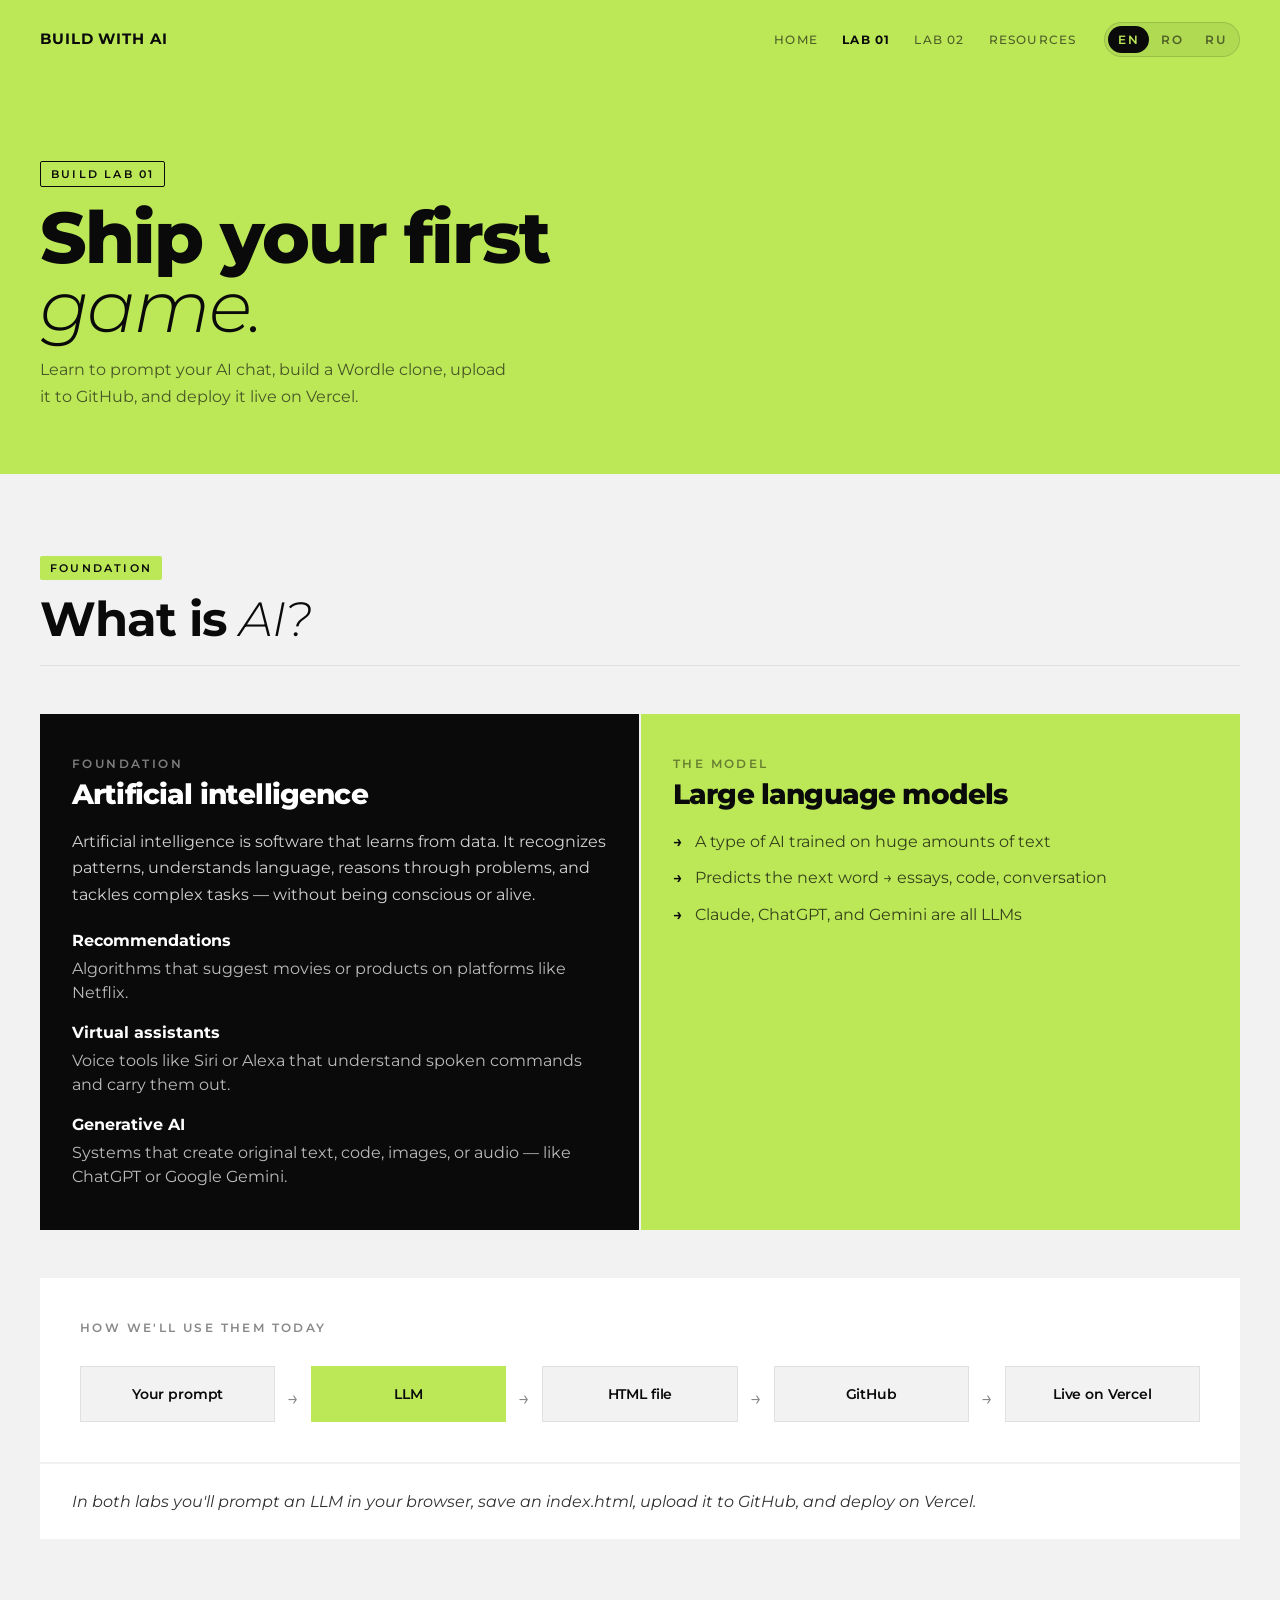
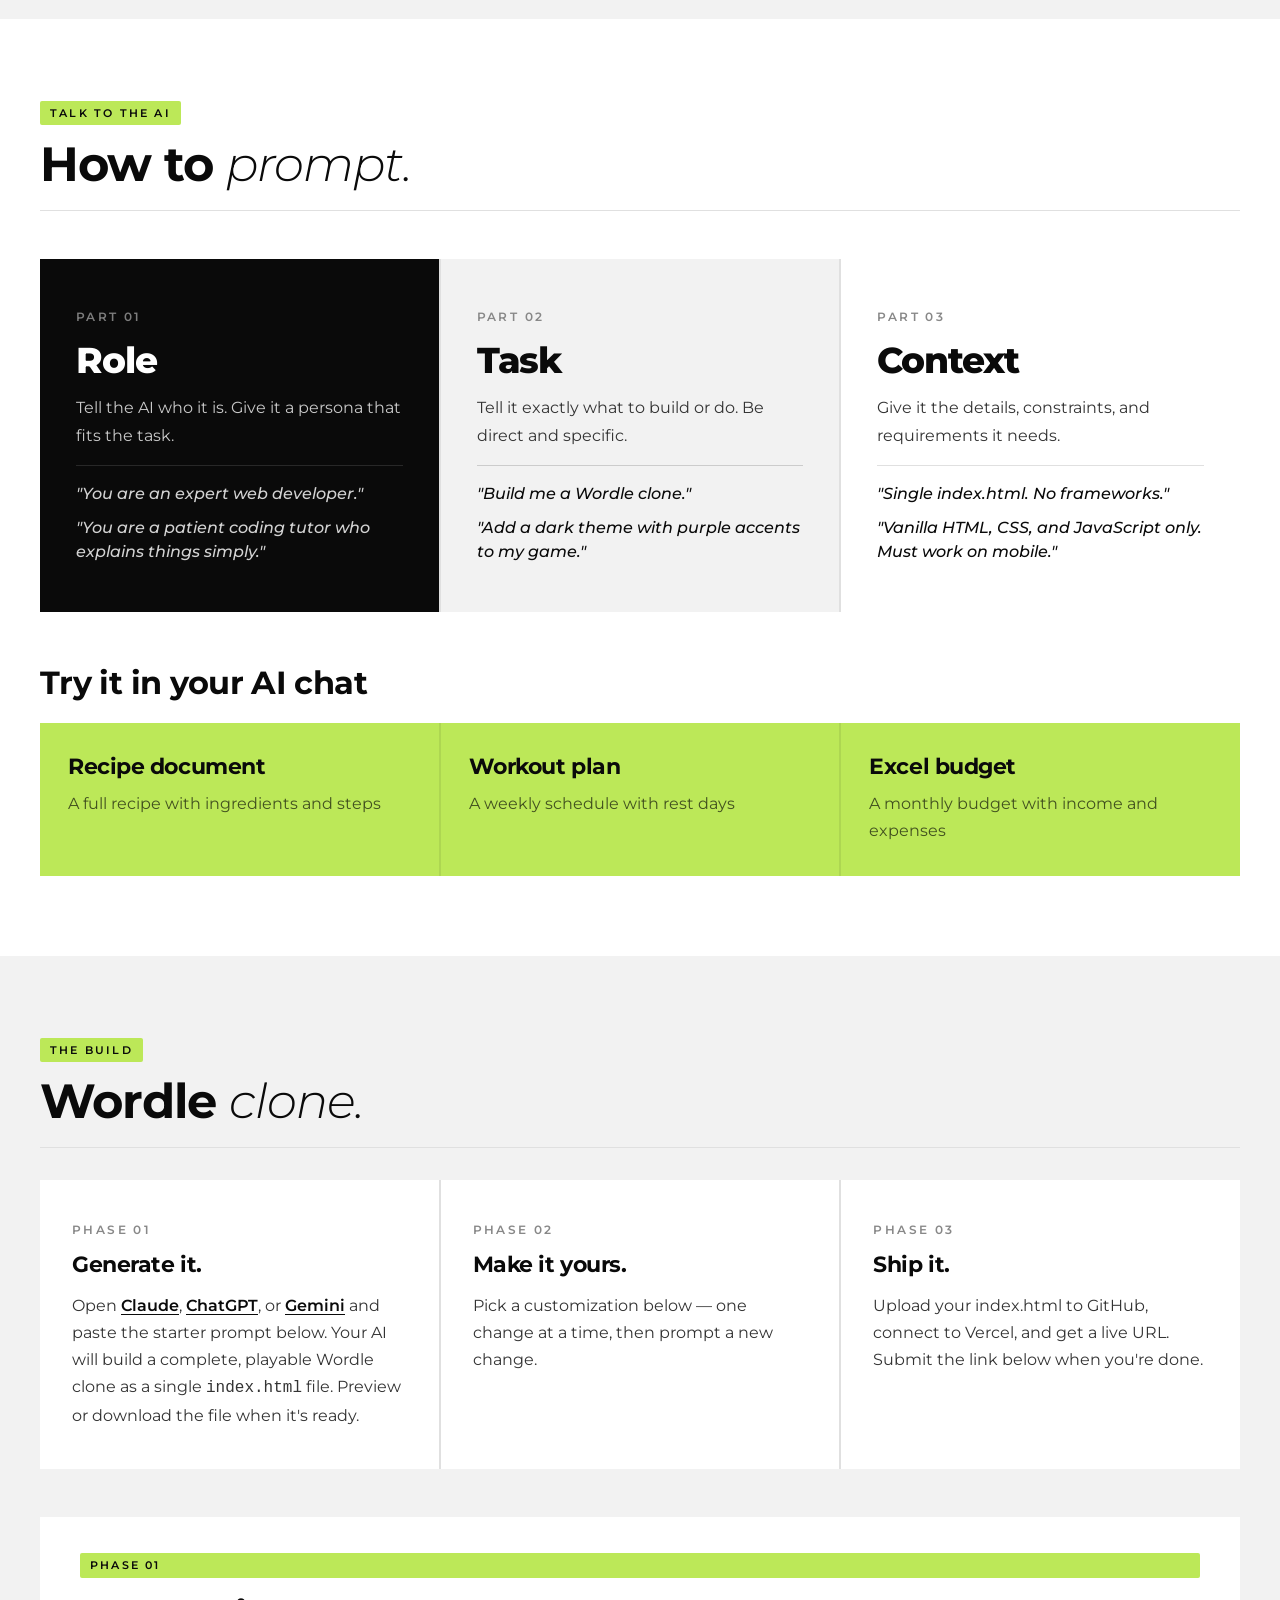
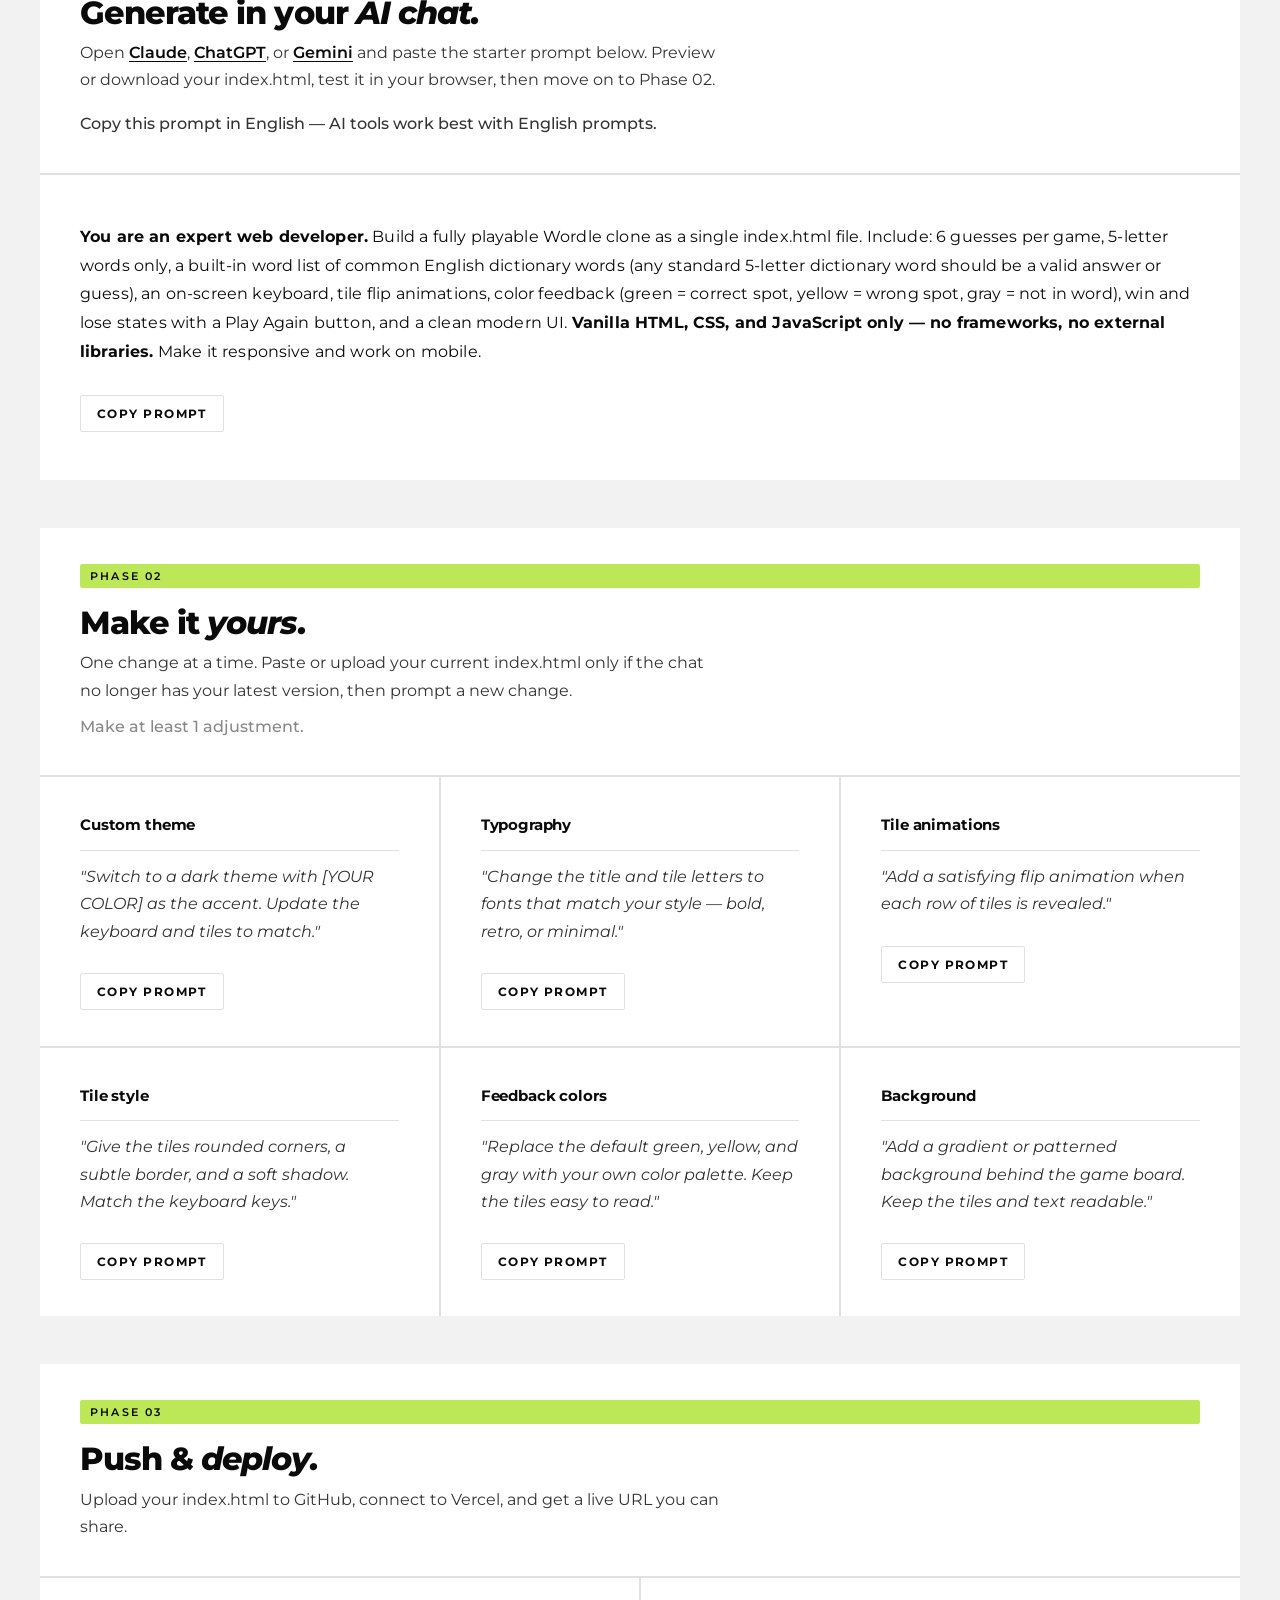
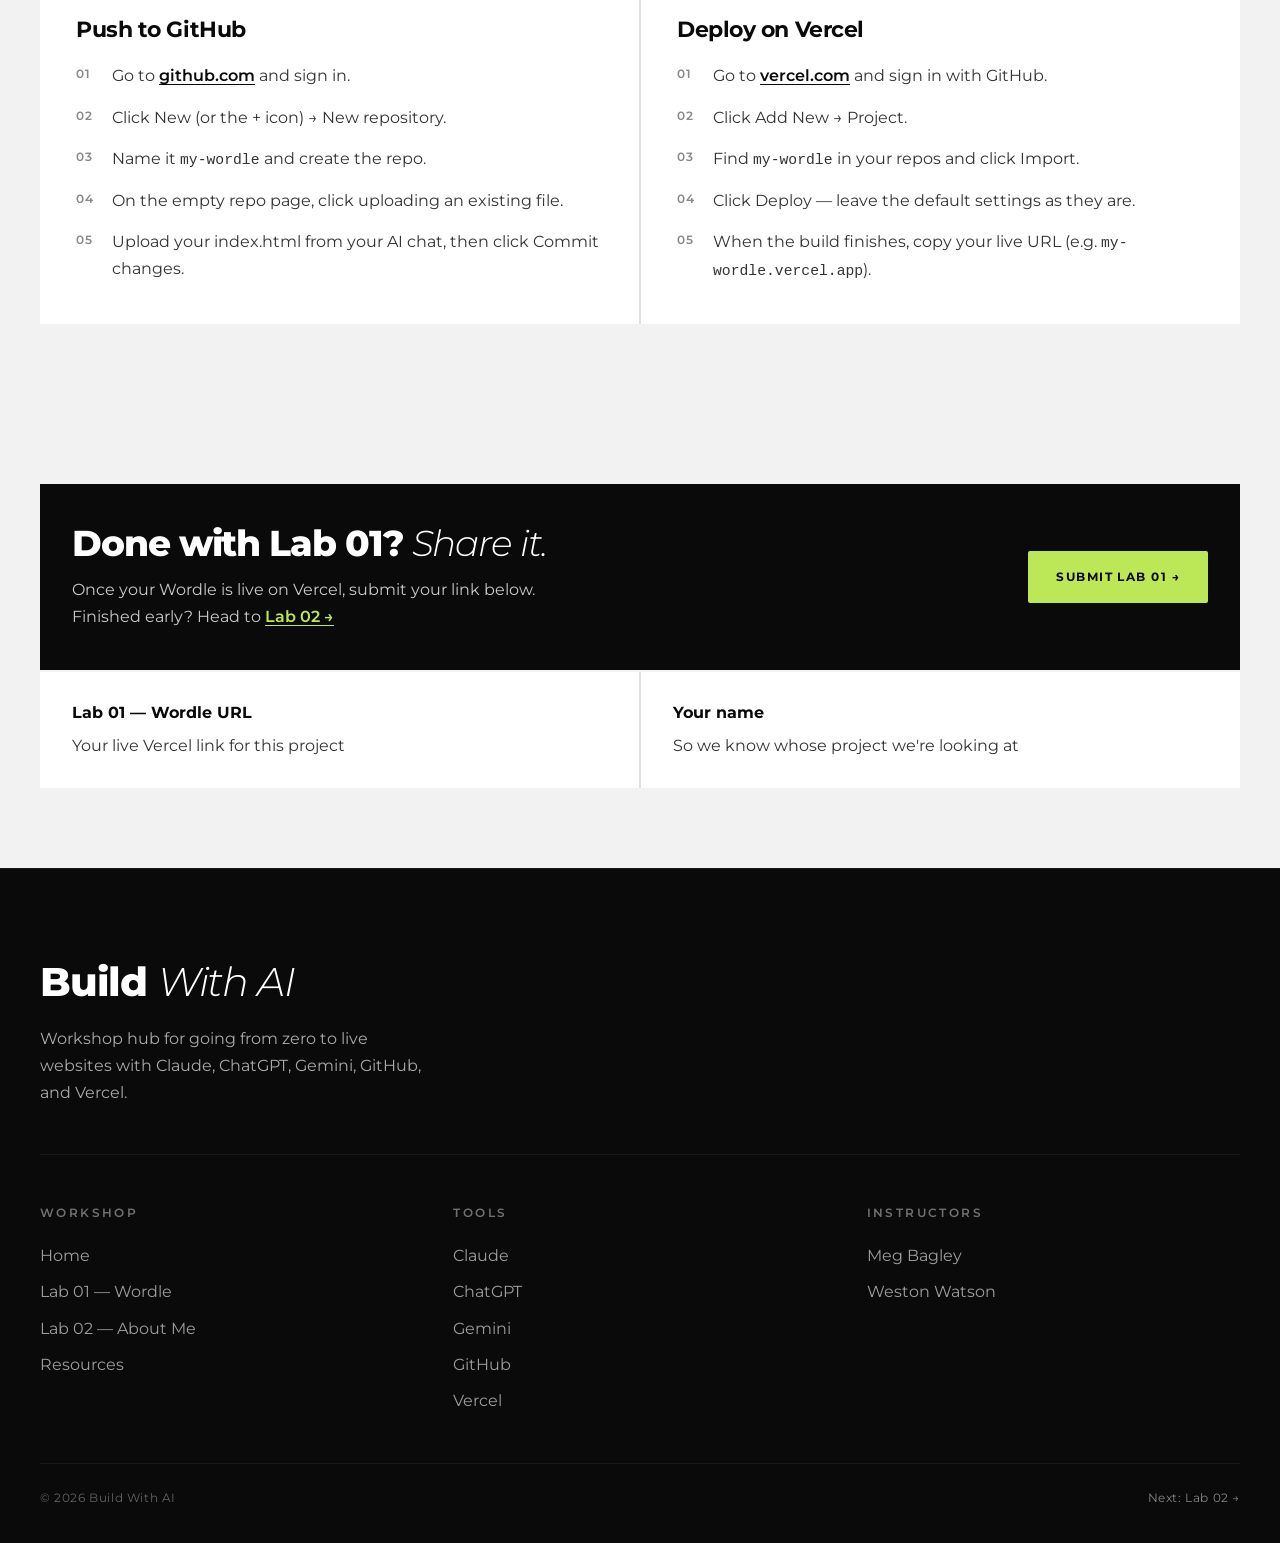
==== commit 7ad98f13: "Update workshop for browser-only AI flow and new About Me lab. Refresh Lab 1/2 copy and i18n, add th" ====
--- a/lab-1.html
+++ b/lab-1.html
@@ -52,7 +52,7 @@
   <div class="page-hero-content">
     <div class="section-tag" data-i18n="lab1.hero.tag">Build Lab 01</div>
     <h1 data-i18n-html="lab1.hero.title_html">Ship your first <em>game.</em></h1>
-    <p data-i18n="lab1.hero.desc">Learn to prompt Claude, build a Wordle clone, upload it to GitHub, and deploy it live on Vercel.</p>
+    <p data-i18n="lab1.hero.desc">Learn to prompt your AI chat, build a Wordle clone, upload it to GitHub, and deploy it live on Vercel.</p>
   </div>
 </header>
 
@@ -61,7 +61,7 @@
   <div class="section-header reveal">
     <div>
       <div class="section-tag" data-i18n="lab1.ai.tag">Foundation</div>
-      <h2 class="section-title" data-i18n-html="lab1.ai.title_html">What is <em>AI &amp; Agents?</em></h2>
+      <h2 class="section-title" data-i18n-html="lab1.ai.title_html">What is <em>AI?</em></h2>
     </div>
   </div>
 
@@ -74,14 +74,24 @@
             <h3 class="ai-flow-name" data-i18n="lab1.ai.def01.name">Artificial intelligence</h3>
           </div>
         </div>
-        <ul class="ai-flow-bullets">
-          <li data-i18n="lab1.ai.def01.bullet01">Understands language and finds patterns in data</li>
-          <li data-i18n="lab1.ai.def01.bullet02">Solves problems and creates content</li>
-          <li data-i18n="lab1.ai.def01.bullet03">Learns from examples — not conscious or alive</li>
+        <p class="ai-flow-intro" data-i18n="lab1.ai.def01.intro">Artificial intelligence is software that learns from data. It recognizes patterns, understands language, reasons through problems, and tackles complex tasks — without being conscious or alive.</p>
+        <ul class="ai-flow-examples">
+          <li>
+            <span class="ai-flow-example-name" data-i18n="lab1.ai.def01.example01.name">Recommendations</span>
+            <span class="ai-flow-example-body" data-i18n="lab1.ai.def01.example01.body">Algorithms that suggest movies or products on platforms like Netflix.</span>
+          </li>
+          <li>
+            <span class="ai-flow-example-name" data-i18n="lab1.ai.def01.example02.name">Virtual assistants</span>
+            <span class="ai-flow-example-body" data-i18n="lab1.ai.def01.example02.body">Voice tools like Siri or Alexa that understand spoken commands and carry them out.</span>
+          </li>
+          <li>
+            <span class="ai-flow-example-name" data-i18n="lab1.ai.def01.example03.name">Generative AI</span>
+            <span class="ai-flow-example-body" data-i18n="lab1.ai.def01.example03.body">Systems that create original text, code, images, or audio — like ChatGPT or Google Gemini.</span>
+          </li>
         </ul>
       </article>
 
-      <article class="ai-flow-card">
+      <article class="ai-flow-card ai-flow-card--lime">
         <div class="ai-flow-card-top">
           <div>
             <div class="ai-flow-label" data-i18n="lab1.ai.def02.label">The model</div>
@@ -94,24 +104,10 @@
           <li data-i18n="lab1.ai.def02.bullet03">Claude, ChatGPT, and Gemini are all LLMs</li>
         </ul>
       </article>
-
-      <article class="ai-flow-card ai-flow-card--lime">
-        <div class="ai-flow-card-top">
-          <div>
-            <div class="ai-flow-label" data-i18n="lab1.ai.def03.label">Agents</div>
-            <h3 class="ai-flow-name" data-i18n="lab1.ai.def03.name">AI agents</h3>
-          </div>
-        </div>
-        <ul class="ai-flow-bullets">
-          <li data-i18n="lab1.ai.def03.bullet01">Uses an LLM as its brain, then takes action</li>
-          <li data-i18n="lab1.ai.def03.bullet02">Reads files, writes code, and uses tools over many steps</li>
-          <li data-i18n="lab1.ai.def03.bullet03">Cursor is an AI agent</li>
-        </ul>
-      </article>
     </div>
 
     <div class="ai-pipeline">
-      <div class="ai-pipeline-title" data-i18n="lab1.ai.pipeline.title">How an agent works</div>
+      <div class="ai-pipeline-title" data-i18n="lab1.ai.pipeline.title">How we'll use them today</div>
       <div class="ai-pipeline-track">
         <div class="ai-pipeline-step">
           <div class="ai-pipeline-box" data-i18n="lab1.ai.pipeline.step01">Your prompt</div>
@@ -122,22 +118,21 @@
         </div>
         <div class="ai-pipeline-arrow" aria-hidden="true">→</div>
         <div class="ai-pipeline-step">
-          <div class="ai-pipeline-box" data-i18n="lab1.ai.pipeline.step03">Tools</div>
-          <div class="ai-pipeline-tags">
-            <span data-i18n="lab1.ai.pipeline.tag01">Files</span>
-            <span data-i18n="lab1.ai.pipeline.tag02">Code</span>
-            <span data-i18n="lab1.ai.pipeline.tag03">Terminal</span>
-          </div>
+          <div class="ai-pipeline-box" data-i18n="lab1.ai.pipeline.step03">HTML file</div>
         </div>
         <div class="ai-pipeline-arrow" aria-hidden="true">→</div>
         <div class="ai-pipeline-step">
-          <div class="ai-pipeline-box ai-pipeline-box--done" data-i18n="lab1.ai.pipeline.step04">Goal done</div>
-        </div>
-      </div>
-    </div>
-  </div>
-
-  <p class="ai-workshop-note reveal" data-i18n="lab1.ai.workshop_note">In Lab 01 you'll prompt Claude to build your game. In Lab 02 you'll use Cursor — an AI agent — to build a full site with a framework.</p>
+          <div class="ai-pipeline-box" data-i18n="lab1.ai.pipeline.step04">GitHub</div>
+        </div>
+        <div class="ai-pipeline-arrow" aria-hidden="true">→</div>
+        <div class="ai-pipeline-step">
+          <div class="ai-pipeline-box ai-pipeline-box--done" data-i18n="lab1.ai.pipeline.step05">Live on Vercel</div>
+        </div>
+      </div>
+    </div>
+  </div>
+
+  <p class="ai-workshop-note reveal" data-i18n="lab1.ai.workshop_note">In both labs you'll prompt an LLM in your browser, save an index.html, upload it to GitHub, and deploy on Vercel.</p>
 </section>
 
 <!-- PROMPTING -->
@@ -180,7 +175,7 @@
 
   <div class="section-header reveal" style="margin-top: 48px; margin-bottom: 24px; padding-bottom: 0; border-bottom: none;">
     <div>
-      <h2 class="section-title" style="font-size: clamp(22px, 3vw, 32px);" data-i18n="lab1.prompting.activity.title">Try it in Claude</h2>
+      <h2 class="section-title" style="font-size: clamp(22px, 3vw, 32px);" data-i18n="lab1.prompting.activity.title">Try it in your AI chat</h2>
     </div>
   </div>
 
@@ -215,12 +210,12 @@
     <div class="build-phase">
       <div class="build-phase-label" data-i18n="lab1.build.phase01.label">Phase 01</div>
       <div class="build-phase-title" data-i18n="lab1.build.phase01.title">Generate it.</div>
-      <div class="build-phase-body" data-i18n-html="lab1.build.phase01.body_html">Open <a href="https://claude.ai" target="_blank" rel="noopener">claude.ai</a> and paste the starter prompt below. Claude will build a complete, playable Wordle clone as a single <span style="font-family:monospace;">index.html</span> file. Download or copy the file when it's ready.</div>
+      <div class="build-phase-body" data-i18n-html="lab1.build.phase01.body_html">Open <a href="https://claude.ai" target="_blank" rel="noopener">Claude</a>, <a href="https://chatgpt.com" target="_blank" rel="noopener">ChatGPT</a>, or <a href="https://gemini.google.com" target="_blank" rel="noopener">Gemini</a> and paste the starter prompt below. Your AI will build a complete, playable Wordle clone as a single <span style="font-family:monospace;">index.html</span> file. Preview or download the file when it's ready.</div>
     </div>
     <div class="build-phase">
       <div class="build-phase-label" data-i18n="lab1.build.phase02.label">Phase 02</div>
       <div class="build-phase-title" data-i18n="lab1.build.phase02.title">Make it yours.</div>
-      <div class="build-phase-body" data-i18n-html="lab1.build.phase02.body_html">Pick one customization below and prompt Claude to apply it. Iterate one change at a time until it feels like <em>your</em> version.</div>
+      <div class="build-phase-body" data-i18n-html="lab1.build.phase02.body_html">Pick a customization below — one change at a time, then prompt a new change.</div>
     </div>
     <div class="build-phase">
       <div class="build-phase-label" data-i18n="lab1.build.phase03.label">Phase 03</div>
@@ -232,8 +227,8 @@
   <div class="build-detail reveal">
     <div class="build-detail-head">
       <div class="section-tag" data-i18n="lab1.build.phase01.label">Phase 01</div>
-      <h2 class="build-detail-title" data-i18n-html="lab1.build.phase01.title_html">Generate in <em>Claude.</em></h2>
-      <p class="build-detail-subtitle" data-i18n="lab1.build.phase01.detail_intro">Open claude.ai and paste the starter prompt below. Download your index.html when Claude finishes.</p>
+      <h2 class="build-detail-title" data-i18n-html="lab1.build.phase01.title_html">Generate in your <em>AI chat.</em></h2>
+      <p class="build-detail-subtitle" data-i18n-html="lab1.build.phase01.detail_intro_html">Open <a href="https://claude.ai" target="_blank" rel="noopener">Claude</a>, <a href="https://chatgpt.com" target="_blank" rel="noopener">ChatGPT</a>, or <a href="https://gemini.google.com" target="_blank" rel="noopener">Gemini</a> and paste the starter prompt below. Preview or download your index.html, test it in your browser, then move on to Phase 02.</p>
       <p class="prompt-note build-detail-prompt-note" data-i18n="lab1.prompt.note">Copy this prompt in English — AI tools work best with English prompts.</p>
     </div>
     <div class="prompt-example prompt-example--solo">
@@ -249,8 +244,8 @@
     <div class="build-detail-head">
       <div class="section-tag" data-i18n="lab1.build.phase02.label">Phase 02</div>
       <h2 class="build-detail-title" data-i18n-html="lab1.build.phase02.title_html">Make it <em>yours.</em></h2>
-      <p class="build-detail-subtitle" data-i18n="lab1.build.phase02.detail_intro">Pick one customization below and prompt Claude to apply it.</p>
-      <p class="build-detail-tip" data-i18n="lab1.build.phase02.tip">Iterate one change at a time until it feels like your version.</p>
+      <p class="build-detail-subtitle" data-i18n="lab1.build.phase02.detail_intro">One change at a time. Paste or upload your current index.html only if the chat no longer has your latest version, then prompt a new change.</p>
+      <p class="build-detail-tip" data-i18n="lab1.build.phase02.tip">Make at least 1 adjustment.</p>
     </div>
     <div class="flair-grid">
     <div class="flair-card">
@@ -294,7 +289,7 @@
         <li data-i18n="lab1.deploy.step01.item02">Click New (or the + icon) → New repository.</li>
         <li data-i18n-html="lab1.deploy.step01.item03_html">Name it <span class="deploy-mono">my-wordle</span> and create the repo.</li>
         <li data-i18n="lab1.deploy.step01.item04">On the empty repo page, click uploading an existing file.</li>
-        <li data-i18n="lab1.deploy.step01.item05">Upload your index.html from Claude, then click Commit changes.</li>
+        <li data-i18n="lab1.deploy.step01.item05">Upload your index.html from your AI chat, then click Commit changes.</li>
       </ol>
     </div>
     <div class="deploy-step">
@@ -335,7 +330,7 @@
 <footer class="site-footer">
   <div class="site-footer-brand">
     <h2 data-i18n-html="footer.brand_title_html">Build <em>With AI</em></h2>
-    <p data-i18n="footer.brand_desc">Workshop hub for going from zero to live websites with Claude, Cursor, GitHub, and Vercel.</p>
+    <p data-i18n="footer.brand_desc">Workshop hub for going from zero to live websites with Claude, ChatGPT, Gemini, GitHub, and Vercel.</p>
   </div>
   <div class="site-footer-grid">
     <div class="site-footer-col">
@@ -351,7 +346,8 @@
       <h4 data-i18n="footer.col_tools">Tools</h4>
       <ul>
         <li><a href="https://claude.ai" target="_blank" rel="noopener">Claude</a></li>
-        <li><a href="https://cursor.com" target="_blank" rel="noopener">Cursor</a></li>
+        <li><a href="https://chatgpt.com" target="_blank" rel="noopener">ChatGPT</a></li>
+        <li><a href="https://gemini.google.com" target="_blank" rel="noopener">Gemini</a></li>
         <li><a href="https://github.com" target="_blank" rel="noopener">GitHub</a></li>
         <li><a href="https://vercel.com" target="_blank" rel="noopener">Vercel</a></li>
       </ul>
--- a/styles.css
+++ b/styles.css
@@ -93,7 +93,8 @@
   body:has(.page-hero--lime) nav:not(.scrolled),
   .section-tag,
   .share-submit,
-  .hero-cta
+  .hero-cta,
+  .ai-pipeline-box--brain
 ) ::selection {
   background: var(--black);
   color: var(--lime);
@@ -112,7 +113,8 @@
   body:has(.page-hero--lime) nav:not(.scrolled),
   .section-tag,
   .share-submit,
-  .hero-cta
+  .hero-cta,
+  .ai-pipeline-box--brain
 ) ::-moz-selection {
   background: var(--black);
   color: var(--lime);
@@ -128,7 +130,8 @@
   .tool-block.featured,
   .res-block.dark,
   .agenda-item.featured,
-  .prompt-example
+  .prompt-example,
+  .starter-download-btn:not(.starter-download-btn--outline)
 ) ::selection {
   background: var(--lime);
   color: var(--black);
@@ -144,7 +147,8 @@
   .tool-block.featured,
   .res-block.dark,
   .agenda-item.featured,
-  .prompt-example
+  .prompt-example,
+  .starter-download-btn:not(.starter-download-btn--outline)
 ) ::-moz-selection {
   background: var(--lime);
   color: var(--black);
@@ -710,6 +714,18 @@
 .step-block--lime .step-heading { color: var(--black); }
 .step-block--lime .step-body { color: rgba(0, 0, 0, 0.65); }
 .step-block--lime .step-body strong { color: var(--black); }
+.step-block--lime .step-links a {
+  border-bottom-color: var(--black);
+  transition: transform 0.2s ease;
+}
+.step-block--lime .step-links a::after {
+  color: var(--black);
+  opacity: 1;
+}
+.step-block--lime .step-links a:hover {
+  border-bottom-color: var(--black);
+  transform: translateX(6px);
+}
 
 .step-block.full-width {
   grid-column: 1 / -1;
@@ -721,7 +737,7 @@
 }
 
 .step-index {
-  font-size: var(--font-xs);
+  font-size: 14px;
   font-weight: 600;
   letter-spacing: 0.2em;
   color: var(--mid);
@@ -750,7 +766,7 @@
   background: var(--gray);
   color: var(--black);
   font-family: 'Montserrat', monospace;
-  font-size: 12px;
+  font-size: 14px;
   border-radius: 2px;
   width: fit-content;
   letter-spacing: 0.03em;
@@ -768,7 +784,7 @@
   margin-top: 4px;
 }
 .step-links a {
-  font-size: var(--font-xs);
+  font-size: 14px;
   font-weight: 500;
   color: var(--black);
   text-decoration: none;
@@ -778,9 +794,12 @@
   display: flex;
   justify-content: space-between;
   align-items: center;
-  transition: border-color 0.2s;
-}
-.step-links a:hover { border-color: var(--lime); }
+  transition: transform 0.2s ease, border-color 0.2s;
+}
+.step-links a:hover {
+  border-color: var(--lime);
+  transform: translateX(6px);
+}
 .step-links a::after { content: '→'; color: var(--lime); opacity: 0.8; }
 
 /* ── AI FLOW ───────────────────────────── */
@@ -791,7 +810,7 @@
 }
 .ai-flow-stack {
   display: grid;
-  grid-template-columns: repeat(3, 1fr);
+  grid-template-columns: repeat(2, 1fr);
   gap: 2px;
 }
 .ai-flow-card {
@@ -922,6 +941,41 @@
 .ai-flow-card:not(.ai-flow-card--dark):not(.ai-flow-card--lime) .ai-flow-bullets li { color: var(--text-body); }
 .ai-flow-card--lime .ai-flow-bullets li { color: rgba(0,0,0,0.72); }
 .ai-flow-card--lime .ai-flow-bullets li::before { color: var(--black); }
+.ai-flow-intro {
+  font-size: var(--font-sm);
+  line-height: 1.65;
+  margin: 0;
+  font-weight: 400;
+}
+.ai-flow-card--dark .ai-flow-intro { color: rgba(255,255,255,0.82); }
+.ai-flow-card:not(.ai-flow-card--dark):not(.ai-flow-card--lime) .ai-flow-intro { color: var(--text-body); }
+.ai-flow-card--lime .ai-flow-intro { color: rgba(0,0,0,0.78); }
+.ai-flow-examples {
+  list-style: none;
+  margin: 0;
+  padding: 0;
+  display: flex;
+  flex-direction: column;
+  gap: 14px;
+}
+.ai-flow-example-name {
+  display: block;
+  font-weight: 700;
+  font-size: var(--font-sm);
+  margin-bottom: 2px;
+}
+.ai-flow-example-body {
+  display: block;
+  font-size: var(--font-sm);
+  line-height: 1.55;
+  font-weight: 400;
+}
+.ai-flow-card--dark .ai-flow-example-name { color: var(--white); }
+.ai-flow-card--dark .ai-flow-example-body { color: rgba(255,255,255,0.72); }
+.ai-flow-card:not(.ai-flow-card--dark):not(.ai-flow-card--lime) .ai-flow-example-name { color: var(--black); }
+.ai-flow-card:not(.ai-flow-card--dark):not(.ai-flow-card--lime) .ai-flow-example-body { color: var(--text-body); }
+.ai-flow-card--lime .ai-flow-example-name { color: var(--black); }
+.ai-flow-card--lime .ai-flow-example-body { color: rgba(0,0,0,0.72); }
 .ai-flow-connector {
   background: var(--white);
   padding: 12px 40px;
@@ -948,7 +1002,7 @@
 }
 .ai-pipeline-track {
   display: grid;
-  grid-template-columns: 1fr auto 1fr auto 1.2fr auto 1fr;
+  grid-template-columns: 1fr auto 1fr auto 1fr auto 1fr auto 1fr;
   gap: 12px;
   align-items: start;
 }
@@ -1166,6 +1220,42 @@
 #build-02 .prompt-note { color: rgba(0, 0, 0, 0.72); }
 #build-02 .prompt-eg-text,
 #build-02 .prompt-eg-text strong { color: var(--black); }
+
+.starter-downloads {
+  background: var(--white);
+  padding: 36px 40px;
+  display: flex;
+  flex-wrap: wrap;
+  gap: 12px;
+}
+.starter-download-btn {
+  display: inline-flex;
+  align-items: center;
+  padding: 14px 28px;
+  background: var(--black);
+  color: var(--lime);
+  font-family: inherit;
+  font-size: var(--font-xs);
+  font-weight: 700;
+  letter-spacing: 0.12em;
+  text-transform: uppercase;
+  text-decoration: none;
+  border-radius: 2px;
+  border: 2px solid var(--black);
+  transition: background 0.2s, color 0.2s;
+}
+.starter-download-btn:hover {
+  background: transparent;
+  color: var(--black);
+}
+.starter-download-btn--outline {
+  background: transparent;
+  color: var(--black);
+}
+.starter-download-btn--outline:hover {
+  background: var(--black);
+  color: var(--lime);
+}
 
 /* ── BUILD LAB ─────────────────────────── */
 .build-phases {
@@ -1313,7 +1403,7 @@
 }
 .flair-card {
   background: var(--white);
-  padding: 32px 28px;
+  padding: 36px 40px;
   display: flex;
   flex-direction: column;
   gap: 12px;
@@ -1624,7 +1714,7 @@
 
 .tip-block {
   background: var(--white);
-  padding: 40px 32px;
+  padding: var(--block-pad-y) var(--block-pad-x);
   display: flex;
   flex-direction: column;
   gap: 14px;
@@ -1637,6 +1727,17 @@
 .tip-block--lime .tip-title { color: var(--black); }
 .tip-block--lime .tip-body { color: rgba(0, 0, 0, 0.6); }
 .tip-block--lime .tip-divider { background: rgba(0, 0, 0, 0.15); }
+
+.tip-block--full {
+  grid-column: 1 / -1;
+}
+
+#cursor-info .tips-blocks {
+  grid-template-columns: 1fr;
+}
+#cursor-info .tip-block--full .tip-body {
+  max-width: 640px;
+}
 
 .tip-num {
   font-size: var(--font-xs);
@@ -1895,7 +1996,9 @@
   .ai-flow-stack { grid-template-columns: 1fr; }
   .ai-flow-card { padding: 28px 24px; }
   .build-detail-head,
-  .build-detail-steps { padding: 28px 24px; }
+  .build-detail-steps,
+  .flair-card,
+  .starter-downloads { padding: 28px 24px; }
   .build-detail { margin-top: 32px; }
   #build-01 .build-phases + .build-detail,
   #build-02 .build-phases + .build-detail { margin-top: 32px; }
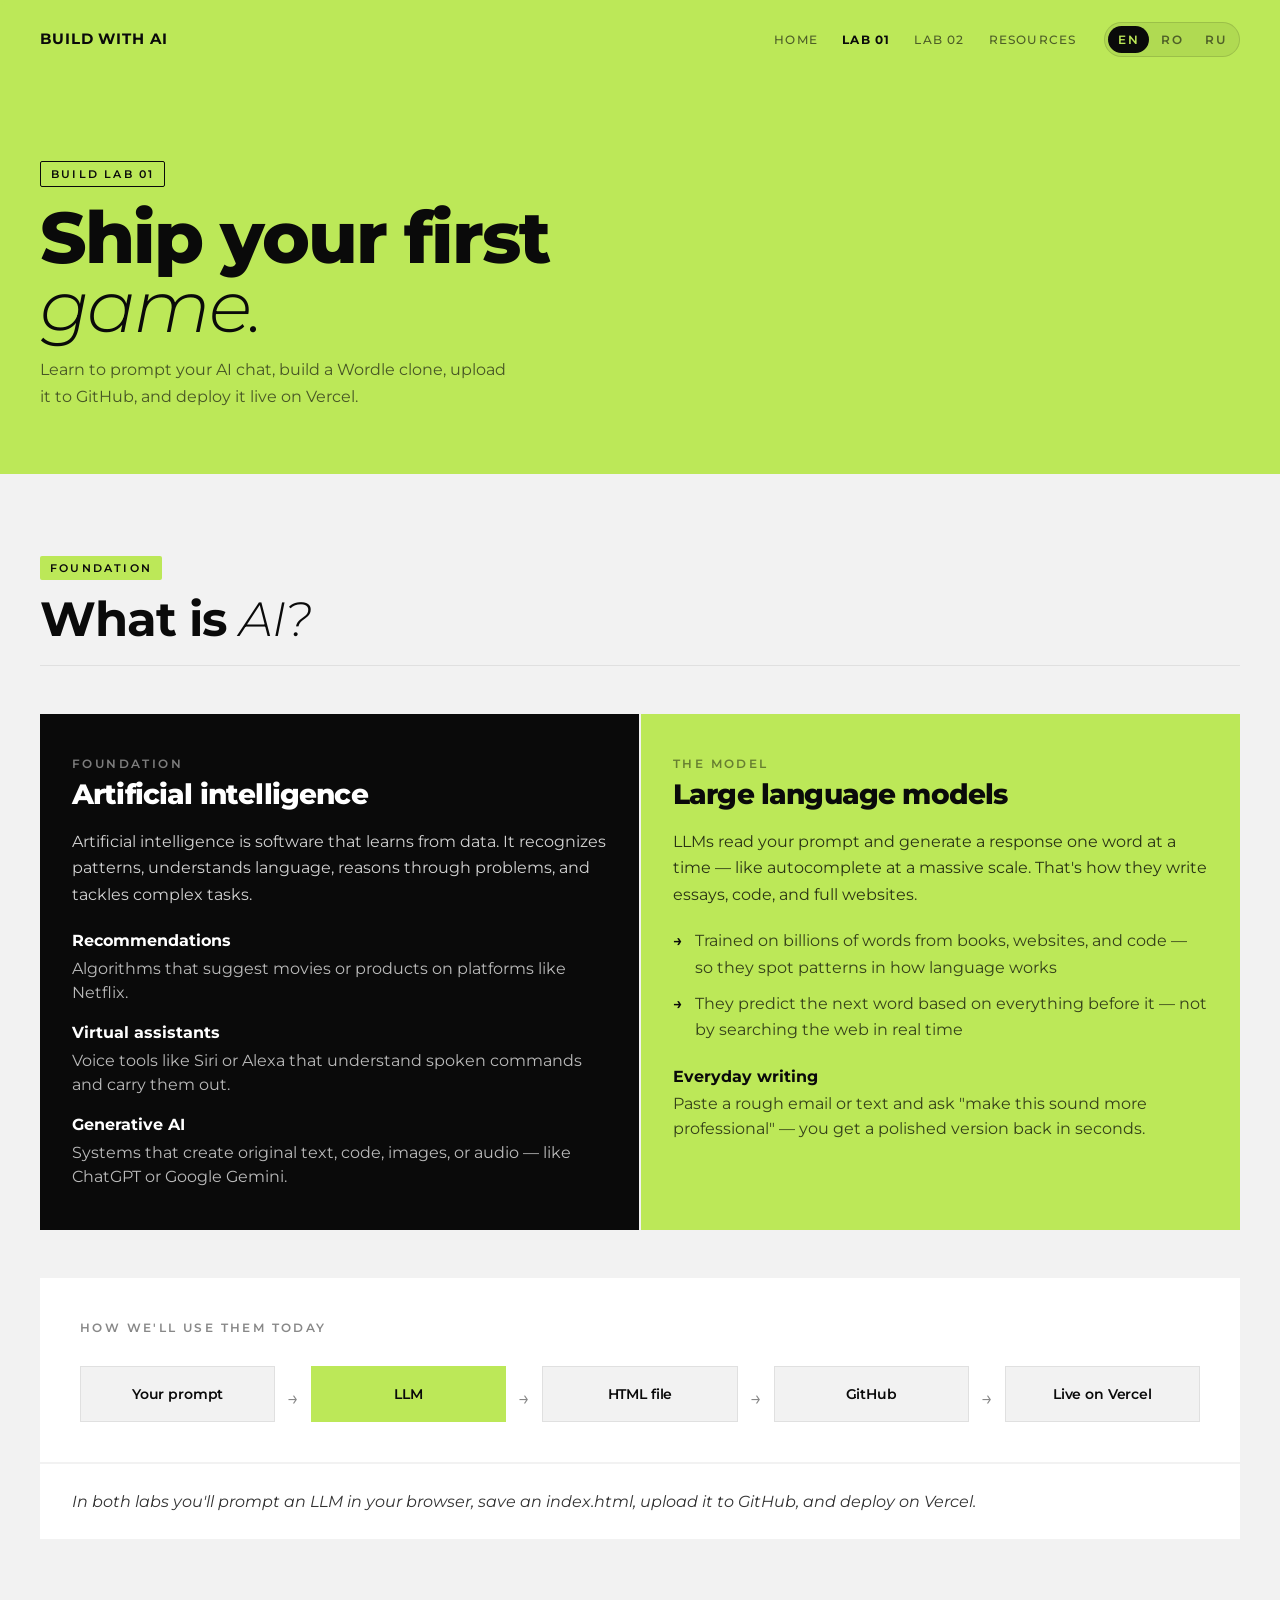
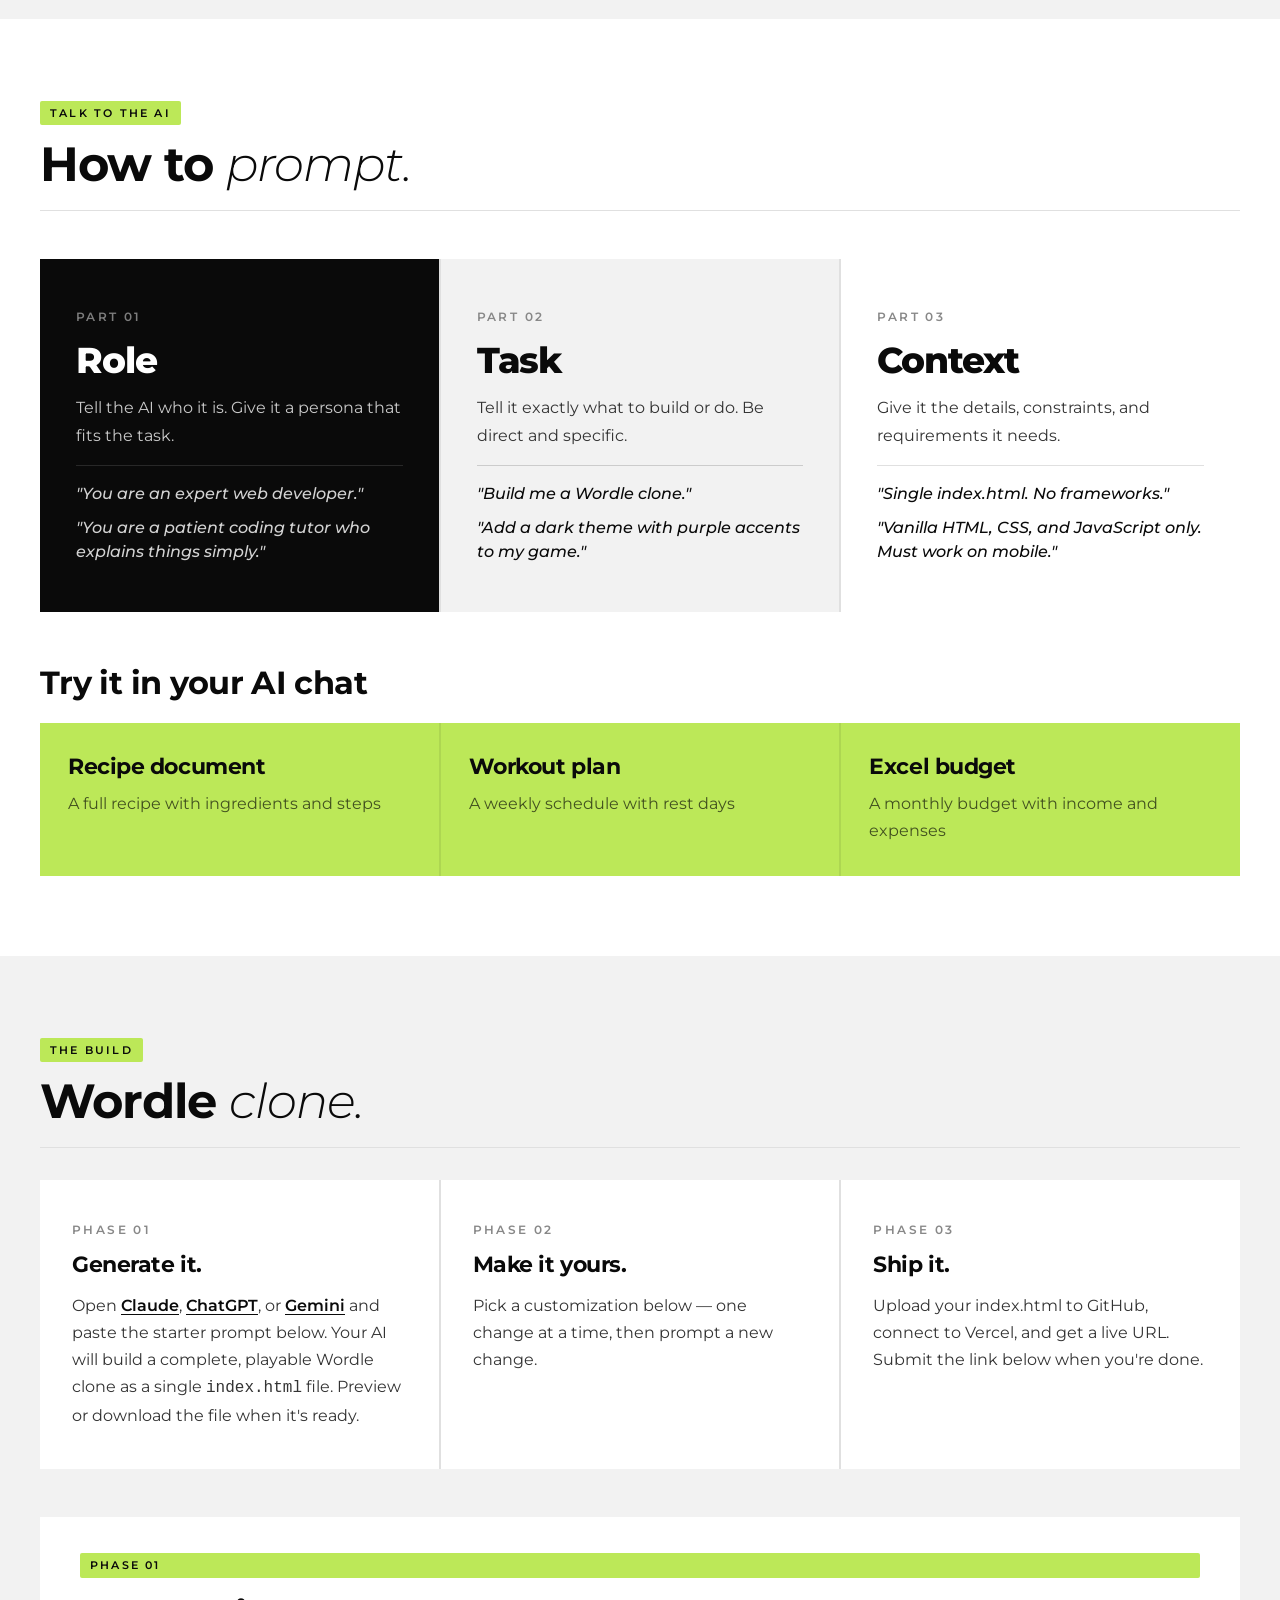
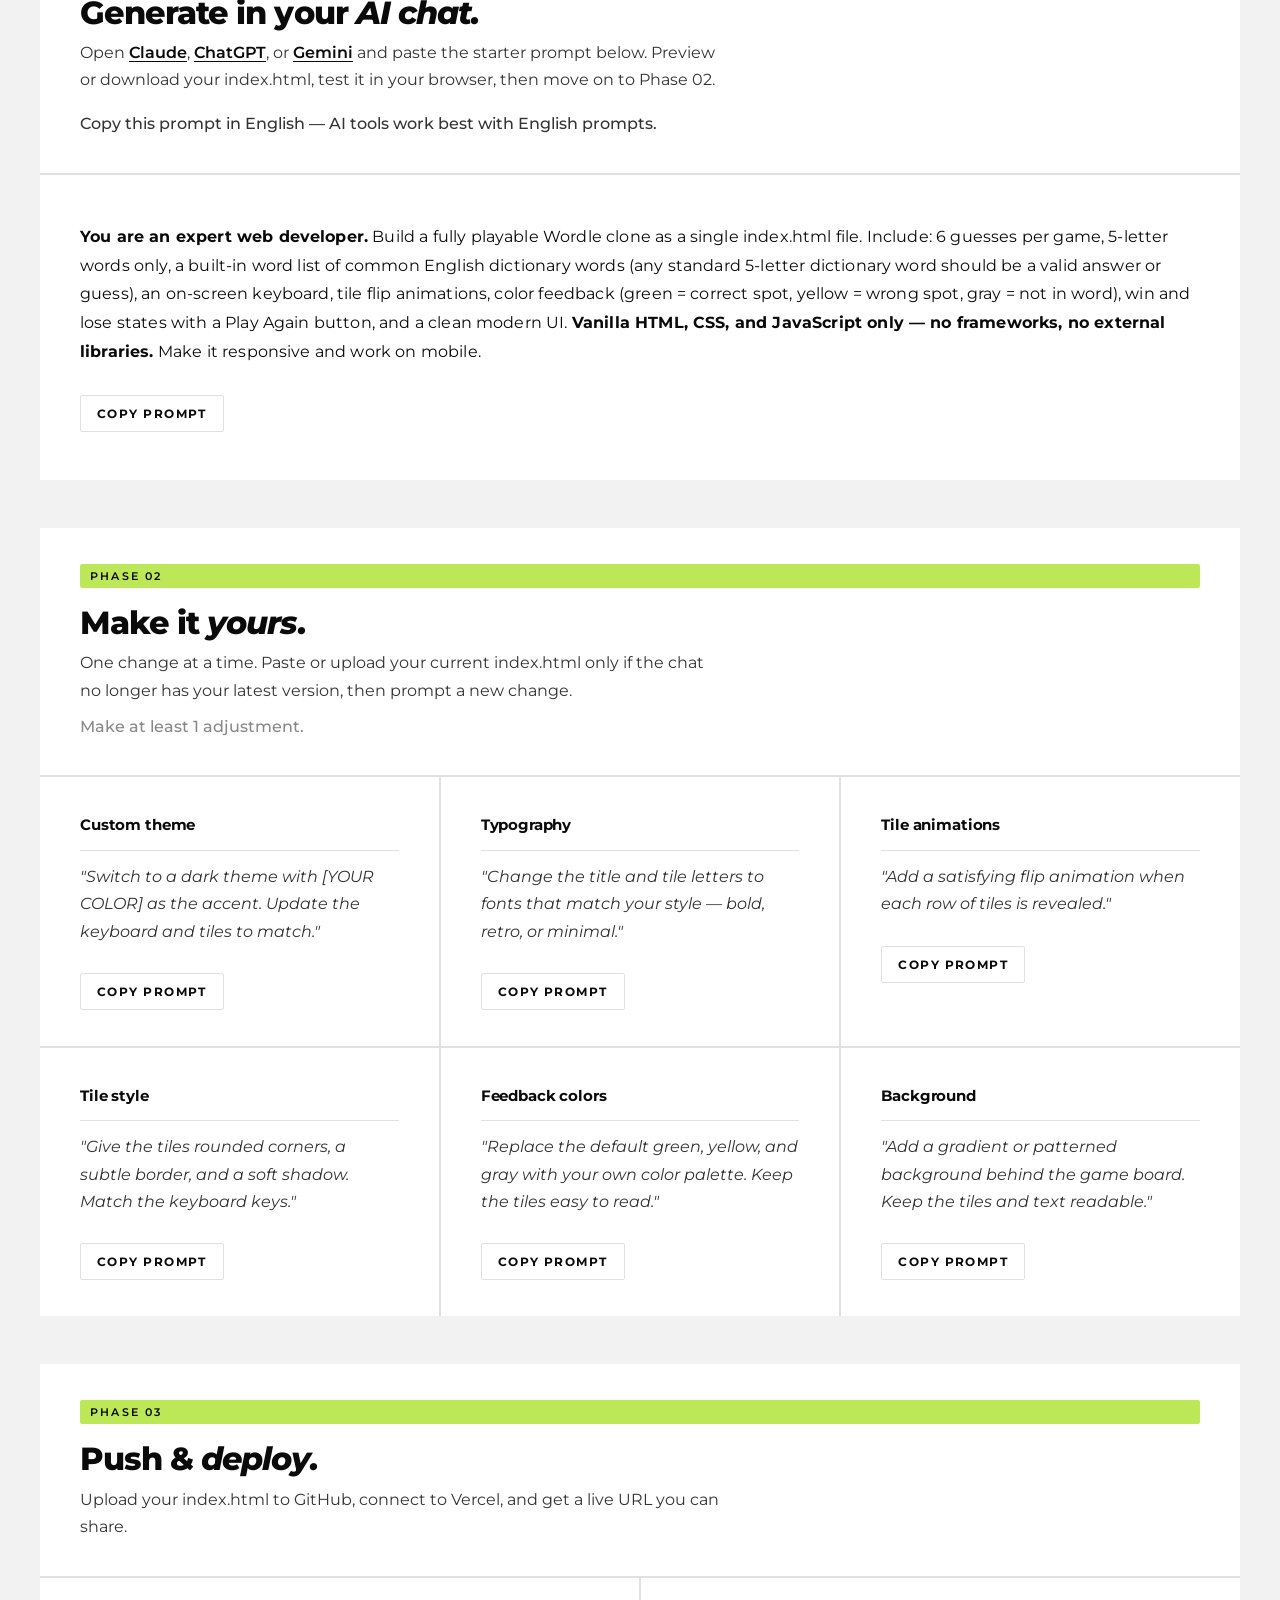
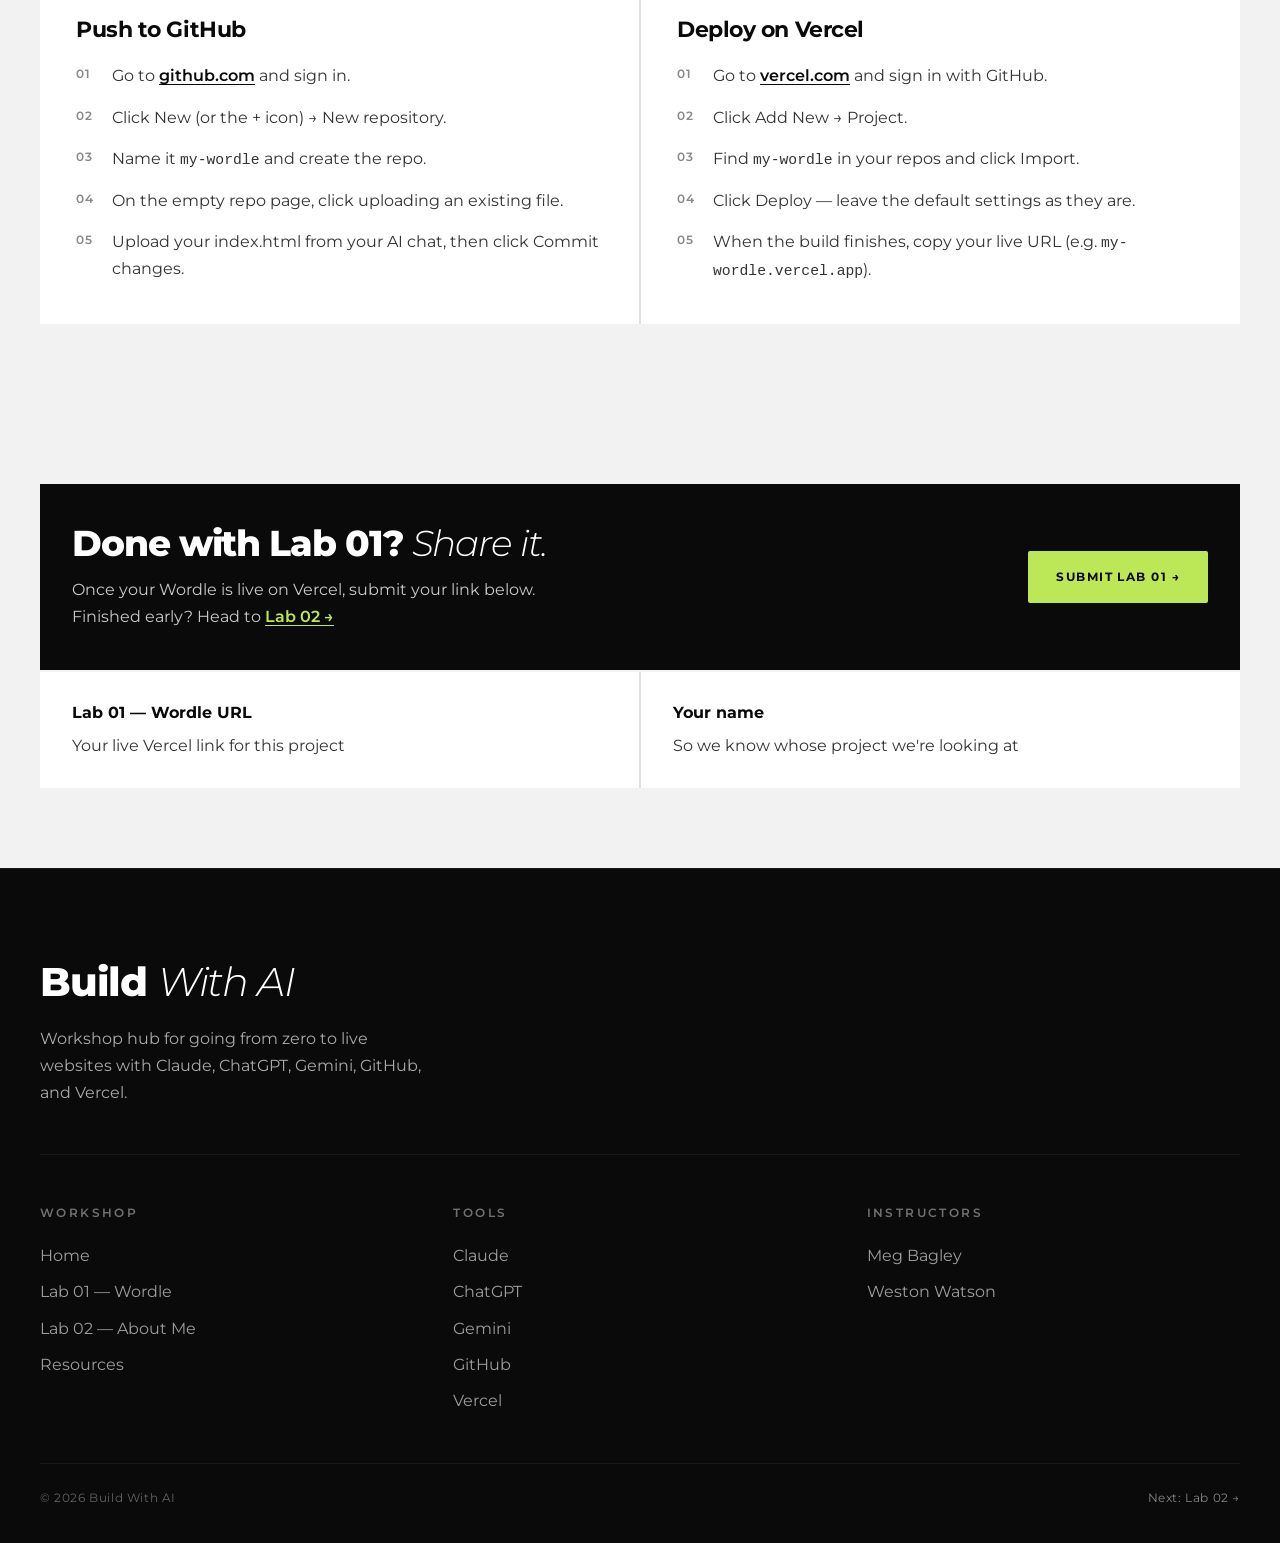
==== commit 7459b578: "Refine Lab 02 design section, focus mode, and Lab 01 AI content. Curate design tools, rename ideals " ====
--- a/lab-1.html
+++ b/lab-1.html
@@ -67,14 +67,14 @@
 
   <div class="ai-flow reveal">
     <div class="ai-flow-stack">
-      <article class="ai-flow-card ai-flow-card--dark">
+      <article class="ai-flow-card ai-flow-card--dark" data-focus-card>
         <div class="ai-flow-card-top">
           <div>
             <div class="ai-flow-label" data-i18n="lab1.ai.def01.label">Foundation</div>
             <h3 class="ai-flow-name" data-i18n="lab1.ai.def01.name">Artificial intelligence</h3>
           </div>
         </div>
-        <p class="ai-flow-intro" data-i18n="lab1.ai.def01.intro">Artificial intelligence is software that learns from data. It recognizes patterns, understands language, reasons through problems, and tackles complex tasks — without being conscious or alive.</p>
+        <p class="ai-flow-intro" data-i18n="lab1.ai.def01.intro">Artificial intelligence is software that learns from data. It recognizes patterns, understands language, reasons through problems, and tackles complex tasks.</p>
         <ul class="ai-flow-examples">
           <li>
             <span class="ai-flow-example-name" data-i18n="lab1.ai.def01.example01.name">Recommendations</span>
@@ -91,17 +91,23 @@
         </ul>
       </article>
 
-      <article class="ai-flow-card ai-flow-card--lime">
+      <article class="ai-flow-card ai-flow-card--lime" data-focus-card>
         <div class="ai-flow-card-top">
           <div>
             <div class="ai-flow-label" data-i18n="lab1.ai.def02.label">The model</div>
             <h3 class="ai-flow-name" data-i18n="lab1.ai.def02.name">Large language models</h3>
           </div>
         </div>
+        <p class="ai-flow-intro" data-i18n="lab1.ai.def02.intro">LLMs read your prompt and generate a response one word at a time — like autocomplete at a massive scale. That's how they write essays, code, and full websites.</p>
         <ul class="ai-flow-bullets">
-          <li data-i18n="lab1.ai.def02.bullet01">A type of AI trained on huge amounts of text</li>
-          <li data-i18n="lab1.ai.def02.bullet02">Predicts the next word → essays, code, conversation</li>
-          <li data-i18n="lab1.ai.def02.bullet03">Claude, ChatGPT, and Gemini are all LLMs</li>
+          <li data-i18n="lab1.ai.def02.bullet01">Trained on billions of words from books, websites, and code — so they spot patterns in how language works</li>
+          <li data-i18n="lab1.ai.def02.bullet02">They predict the next word based on everything before it — not by searching the web in real time</li>
+        </ul>
+        <ul class="ai-flow-examples">
+          <li>
+            <span class="ai-flow-example-name" data-i18n="lab1.ai.def02.example01.name">Everyday writing</span>
+            <span class="ai-flow-example-body" data-i18n="lab1.ai.def02.example01.body">Paste a rough email or text and ask "make this sound more professional" — you get a polished version back in seconds.</span>
+          </li>
         </ul>
       </article>
     </div>
@@ -144,7 +150,7 @@
     </div>
   </div>
   <div class="formula-blocks reveal">
-    <div class="formula-block">
+    <div class="formula-block" data-focus-card>
       <div class="formula-part-label" data-i18n="lab1.prompting.formula01.label">Part 01</div>
       <div class="formula-name" data-i18n="lab1.prompting.formula01.name">Role</div>
       <div class="formula-desc" data-i18n="lab1.prompting.formula01.desc">Tell the AI who it is. Give it a persona that fits the task.</div>
@@ -153,7 +159,7 @@
         <div class="formula-eg" data-i18n="lab1.prompting.formula01.eg02">"You are a patient coding tutor who explains things simply."</div>
       </div>
     </div>
-    <div class="formula-block">
+    <div class="formula-block" data-focus-card>
       <div class="formula-part-label" data-i18n="lab1.prompting.formula02.label">Part 02</div>
       <div class="formula-name" data-i18n="lab1.prompting.formula02.name">Task</div>
       <div class="formula-desc" data-i18n="lab1.prompting.formula02.desc">Tell it exactly what to build or do. Be direct and specific.</div>
@@ -162,7 +168,7 @@
         <div class="formula-eg" data-i18n="lab1.prompting.formula02.eg02">"Add a dark theme with purple accents to my game."</div>
       </div>
     </div>
-    <div class="formula-block">
+    <div class="formula-block" data-focus-card>
       <div class="formula-part-label" data-i18n="lab1.prompting.formula03.label">Part 03</div>
       <div class="formula-name" data-i18n="lab1.prompting.formula03.name">Context</div>
       <div class="formula-desc" data-i18n="lab1.prompting.formula03.desc">Give it the details, constraints, and requirements it needs.</div>
@@ -231,7 +237,7 @@
       <p class="build-detail-subtitle" data-i18n-html="lab1.build.phase01.detail_intro_html">Open <a href="https://claude.ai" target="_blank" rel="noopener">Claude</a>, <a href="https://chatgpt.com" target="_blank" rel="noopener">ChatGPT</a>, or <a href="https://gemini.google.com" target="_blank" rel="noopener">Gemini</a> and paste the starter prompt below. Preview or download your index.html, test it in your browser, then move on to Phase 02.</p>
       <p class="prompt-note build-detail-prompt-note" data-i18n="lab1.prompt.note">Copy this prompt in English — AI tools work best with English prompts.</p>
     </div>
-    <div class="prompt-example prompt-example--solo">
+    <div class="prompt-example prompt-example--solo" data-focus-card>
       <div class="prompt-eg-content">
         <div class="prompt-eg-text" data-i18n-html="lab1.prompt.starter_html">
         <strong>You are an expert web developer.</strong> Build a fully playable Wordle clone as a single index.html file. Include: 6 guesses per game, 5-letter words only, a built-in word list of common English dictionary words (any standard 5-letter dictionary word should be a valid answer or guess), an on-screen keyboard, tile flip animations, color feedback (green = correct spot, yellow = wrong spot, gray = not in word), win and lose states with a Play Again button, and a clean modern UI. <strong>Vanilla HTML, CSS, and JavaScript only — no frameworks, no external libraries.</strong> Make it responsive and work on mobile.
@@ -282,7 +288,7 @@
       <p class="build-detail-subtitle" data-i18n="lab1.build.phase03.detail_intro">Upload your index.html to GitHub, connect to Vercel, and get a live URL you can share.</p>
     </div>
     <div class="deploy-steps">
-    <div class="deploy-step">
+    <div class="deploy-step" data-focus-card>
       <div class="deploy-step-title" data-i18n="lab1.deploy.step01.title">Push to GitHub</div>
       <ol class="deploy-step-list">
         <li data-i18n-html="lab1.deploy.step01.item01_html">Go to <a href="https://github.com" target="_blank" rel="noopener">github.com</a> and sign in.</li>
@@ -292,7 +298,7 @@
         <li data-i18n="lab1.deploy.step01.item05">Upload your index.html from your AI chat, then click Commit changes.</li>
       </ol>
     </div>
-    <div class="deploy-step">
+    <div class="deploy-step" data-focus-card>
       <div class="deploy-step-title" data-i18n="lab1.deploy.step02.title">Deploy on Vercel</div>
       <ol class="deploy-step-list">
         <li data-i18n-html="lab1.deploy.step02.item01_html">Go to <a href="https://vercel.com" target="_blank" rel="noopener">vercel.com</a> and sign in with GitHub.</li>
--- a/styles.css
+++ b/styles.css
@@ -2,6 +2,7 @@
 html {
   scroll-behavior: smooth;
   -webkit-tap-highlight-color: rgba(188, 232, 88, 0.35);
+  overflow-x: clip;
 }
 
 :root {
@@ -29,6 +30,7 @@
   color: var(--black);
   font-size: var(--font-base);
   line-height: 1.65;
+  overflow-x: clip;
 }
 
 ::selection {
@@ -667,7 +669,10 @@
   border-right: 1px solid #1a1a1a;
   display: flex;
   flex-direction: column;
+  align-items: center;
+  justify-content: center;
   gap: 8px;
+  text-align: center;
 }
 .stat-block:last-child { border-right: none; }
 
@@ -677,10 +682,14 @@
   letter-spacing: -0.03em;
   color: var(--white);
   line-height: 1;
+  min-height: clamp(56px, 7vw, 80px);
+  display: flex;
+  align-items: center;
+  justify-content: center;
 }
 .stat-num.infinity {
-  font-size: clamp(56px, 7vw, 88px);
-  line-height: 0.85;
+  font-size: clamp(52px, 6.5vw, 84px);
+  line-height: 1;
 }
 .stat-label {
   font-size: var(--font-xs);
@@ -1222,16 +1231,16 @@
 #build-02 .prompt-eg-text strong { color: var(--black); }
 
 .starter-downloads {
-  background: var(--white);
-  padding: 36px 40px;
-  display: flex;
-  flex-wrap: wrap;
+  display: grid;
+  grid-template-columns: repeat(3, 1fr);
   gap: 12px;
 }
 .starter-download-btn {
-  display: inline-flex;
+  display: flex;
   align-items: center;
-  padding: 14px 28px;
+  justify-content: center;
+  text-align: center;
+  padding: 14px 20px;
   background: var(--black);
   color: var(--lime);
   font-family: inherit;
@@ -1242,19 +1251,29 @@
   text-decoration: none;
   border-radius: 2px;
   border: 2px solid var(--black);
-  transition: background 0.2s, color 0.2s;
-}
-.starter-download-btn:hover {
-  background: transparent;
-  color: var(--black);
+  transition: background 0.2s, border-color 0.2s, filter 0.2s;
+}
+.starter-download-btn:not(.starter-download-btn--outline):not(.starter-download-btn--lime):hover {
+  background: color-mix(in srgb, var(--black) 82%, white);
+  border-color: color-mix(in srgb, var(--black) 82%, white);
 }
 .starter-download-btn--outline {
   background: transparent;
   color: var(--black);
 }
 .starter-download-btn--outline:hover {
-  background: var(--black);
-  color: var(--lime);
+  background: var(--gray);
+  filter: none;
+}
+.starter-download-btn--lime {
+  background: var(--lime);
+  color: var(--black);
+  border-color: var(--lime);
+}
+.starter-download-btn--lime:hover {
+  background: color-mix(in srgb, var(--lime) 88%, var(--black));
+  border-color: color-mix(in srgb, var(--lime) 88%, var(--black));
+  filter: none;
 }
 
 /* ── BUILD LAB ─────────────────────────── */
@@ -1351,6 +1370,38 @@
 .build-detail-steps {
   background: var(--white);
   padding: 32px 40px;
+}
+.build-detail-panel {
+  background: var(--white);
+}
+.build-detail-panel .build-detail-head,
+.build-detail-panel .build-detail-body {
+  background: transparent;
+}
+.build-detail-panel .build-detail-head {
+  padding-bottom: 28px;
+}
+.build-detail-body {
+  padding: 0 40px 40px;
+  display: flex;
+  flex-direction: column;
+  gap: 40px;
+}
+.build-detail-section {
+  display: flex;
+  flex-direction: column;
+  gap: 16px;
+}
+.build-detail-section + .build-detail-section {
+  padding-top: 40px;
+  border-top: 1px solid var(--border);
+}
+.build-detail-section-label {
+  font-size: var(--font-xs);
+  font-weight: 600;
+  letter-spacing: 0.2em;
+  text-transform: uppercase;
+  color: var(--mid);
 }
 #build-01 .prompt-example,
 #build-02 .prompt-example { margin: 0; }
@@ -1629,6 +1680,10 @@
 .design-subsection {
   margin-top: 48px;
 }
+#design .design-specimen {
+  background: var(--gray);
+  border: 2px solid var(--border);
+}
 .design-subhead {
   font-size: clamp(20px, 2.5vw, 28px);
   font-weight: 800;
@@ -1657,24 +1712,24 @@
   background: var(--white);
   text-decoration: none;
   color: inherit;
-  box-shadow: 0 4px 14px rgba(0, 0, 0, 0.06);
+  box-shadow: none;
   transition: transform 0.25s ease, box-shadow 0.25s ease;
 }
 .design-specimen:hover {
   transform: translateY(-6px);
-  box-shadow: 0 10px 24px rgba(0, 0, 0, 0.1);
+  box-shadow: 0 10px 18px -8px rgba(0, 0, 0, 0.13);
 }
 .design-specimen-media {
   background: var(--gray);
   overflow: hidden;
-  border-bottom: 1px solid var(--border);
   line-height: 0;
+  border-bottom: 2px solid var(--border);
 }
 .design-specimen-media img {
   width: 100%;
   height: auto;
   display: block;
-  margin-bottom: -5px;
+  margin-bottom: -6px;
 }
 .design-specimen-content {
   padding: 24px;
@@ -1703,6 +1758,148 @@
   letter-spacing: 0.12em;
   text-transform: uppercase;
   color: var(--mid);
+}
+
+/* ── DESIGN PRINCIPLES & TOOLS (Lab 02) ─ */
+#design-ideals .section-header {
+  align-items: flex-start;
+  border-bottom: none;
+  padding-bottom: 0;
+  margin-bottom: 32px;
+}
+.design-ideals-grid {
+  display: grid;
+  grid-template-columns: repeat(2, 1fr);
+  gap: 2px;
+  background: var(--border);
+}
+.ideal-card {
+  background: var(--white);
+  padding: 36px 32px;
+  display: flex;
+  flex-direction: column;
+  gap: 12px;
+  border-top: 3px solid var(--lime);
+}
+.ideal-index {
+  font-size: var(--font-xs);
+  font-weight: 600;
+  letter-spacing: 0.2em;
+  text-transform: uppercase;
+  color: var(--mid);
+}
+.ideal-title {
+  font-size: 20px;
+  font-weight: 700;
+  letter-spacing: -0.02em;
+  line-height: 1.15;
+  color: var(--black);
+}
+.ideal-body {
+  font-size: var(--font-sm);
+  color: var(--text-body);
+  line-height: 1.7;
+  font-weight: 400;
+}
+
+.design-tools-section {
+  background: var(--black);
+  color: var(--white);
+  padding-top: clamp(48px, 7vh, 64px);
+  padding-bottom: clamp(48px, 7vh, 64px);
+}
+.design-tools-section .section-header {
+  align-items: flex-start;
+  border-bottom-color: rgba(255, 255, 255, 0.1);
+  margin-bottom: 20px;
+  padding-bottom: 14px;
+}
+.design-tools-section .section-title {
+  color: var(--white);
+}
+.design-tools-section .section-title em {
+  color: var(--lime);
+}
+.design-tools-section .section-intro {
+  color: rgba(255, 255, 255, 0.65);
+  max-width: 440px;
+  margin-top: 6px;
+  font-size: 17px;
+  line-height: 1.55;
+}
+.design-tools-grid {
+  display: grid;
+  grid-template-columns: repeat(2, 1fr);
+  gap: 2px;
+  background: rgba(255, 255, 255, 0.1);
+}
+@media (min-width: 900px) {
+  .design-tools-grid {
+    grid-template-columns: repeat(3, 1fr);
+  }
+}
+.design-tools-section .tool-kit-card {
+  background: rgba(255, 255, 255, 0.04);
+  padding: 20px 18px 16px;
+  display: flex;
+  flex-direction: column;
+  gap: 8px;
+  min-height: 0;
+}
+.design-tools-section .tool-kit-label {
+  font-size: var(--font-xs);
+  font-weight: 600;
+  letter-spacing: 0.16em;
+  text-transform: uppercase;
+  color: var(--lime);
+}
+.design-tools-section .tool-kit-desc {
+  font-size: 15px;
+  color: rgba(255, 255, 255, 0.55);
+  line-height: 1.5;
+  font-weight: 400;
+  margin: 0;
+}
+.design-tools-section .tool-kit-links {
+  display: flex;
+  flex-direction: column;
+  gap: 0;
+  margin-top: 4px;
+}
+.design-tools-section .tool-kit-link {
+  display: flex;
+  flex-direction: row;
+  align-items: baseline;
+  justify-content: space-between;
+  gap: 10px;
+  padding: 8px 0;
+  border-bottom: 1px solid rgba(255, 255, 255, 0.07);
+  text-decoration: none;
+  transition: padding-left 0.2s ease, color 0.2s ease;
+}
+.design-tools-section .tool-kit-link:last-child {
+  border-bottom: none;
+  padding-bottom: 0;
+}
+.design-tools-section .tool-kit-link:hover {
+  padding-left: 4px;
+}
+.design-tools-section .tool-kit-link:hover .tool-kit-name {
+  color: var(--lime);
+}
+.design-tools-section .tool-kit-name {
+  font-size: var(--font-base);
+  font-weight: 600;
+  color: var(--white);
+  letter-spacing: -0.01em;
+  min-width: 0;
+}
+.design-tools-section .tool-kit-url {
+  font-size: var(--font-xs);
+  color: rgba(255, 255, 255, 0.42);
+  letter-spacing: 0.02em;
+  white-space: nowrap;
+  flex-shrink: 0;
 }
 
 .tips-blocks {
@@ -1970,8 +2167,37 @@
     --block-pad-y: 28px;
     --block-pad-x: 24px;
   }
-  .hero { padding: 0 var(--section-pad-x) 48px; min-height: 100svh; }
-  .hero h1 { font-size: 52px; }
+  .hero {
+    height: auto;
+    min-height: 100svh;
+    min-height: 100dvh;
+    padding: 96px var(--section-pad-x) 48px;
+  }
+  .hero h1 { font-size: clamp(40px, 11vw, 52px); margin-bottom: 24px; }
+  .hero-eyebrow {
+    flex-wrap: wrap;
+    font-size: 10px;
+    letter-spacing: 0.14em;
+    gap: 8px;
+    margin-bottom: 16px;
+  }
+  .hero-content { width: 100%; max-width: none; }
+  .hero-bottom {
+    flex-direction: column;
+    align-items: stretch;
+    gap: 24px;
+  }
+  .hero-desc { max-width: none; }
+  .hero-cta { align-self: flex-start; }
+  .hero-circle {
+    width: 280px;
+    height: 280px;
+    left: 50%;
+  }
+  .hero-circle::after {
+    width: 160px;
+    height: 160px;
+  }
   .hero-bg::before {
     background-attachment: scroll;
     background-position: center center;
@@ -1980,9 +2206,32 @@
   }
   .hero-grid-lines { background-size: 48px 48px; }
   .page-hero { padding: 120px var(--section-pad-x) 48px; }
+  .section-header {
+    flex-direction: column;
+    align-items: flex-start;
+    gap: 16px;
+    margin-bottom: 36px;
+  }
+  .view-more { align-self: flex-start; }
   .instructors-grid { grid-template-columns: 1fr; }
+  .instructor-card { padding: 36px 28px; }
   .agenda-grid { grid-template-columns: 1fr; }
+  .agenda-item {
+    padding: 28px 24px;
+    gap: 16px;
+    grid-template-columns: 44px 1fr;
+  }
   .site-footer-grid { grid-template-columns: 1fr 1fr; }
+  .site-footer-bottom {
+    flex-direction: column;
+    align-items: flex-start;
+    gap: 12px;
+  }
+  .nav-logo {
+    font-size: 13px;
+    letter-spacing: 0.04em;
+    max-width: calc(100vw - 88px);
+  }
   .prompt-activity { margin-top: 0; }
   .build-phases, .flair-grid, .prompt-topics { grid-template-columns: 1fr; }
   .deploy-steps, .criteria-grid, .share-checklist { grid-template-columns: 1fr; }
@@ -1990,15 +2239,42 @@
   .tools-editorial { grid-template-columns: 1fr; }
   .tool-block.featured { grid-row: auto; min-height: 360px; }
   .stats-row { grid-template-columns: repeat(2, 1fr); }
+  .stat-block {
+    padding: 36px 24px;
+    border-right: 1px solid #1a1a1a;
+    border-bottom: 1px solid #1a1a1a;
+  }
+  .stat-block:nth-child(2n) { border-right: none; }
+  .stat-block:nth-last-child(-n+2) { border-bottom: none; }
   .steps-grid { grid-template-columns: 1fr; }
   .step-block.full-width { flex-direction: column; gap: 20px; }
   .formula-blocks { grid-template-columns: 1fr; }
+  .formula-block {
+    padding: 28px 24px;
+    gap: 12px;
+  }
+  .formula-name { font-size: clamp(22px, 6vw, 28px); }
+  .formula-desc { font-size: 14px; line-height: 1.6; }
+  .formula-eg { font-size: 14px; line-height: 1.45; }
+  .formula-egs { padding-top: 12px; gap: 8px; }
   .ai-flow-stack { grid-template-columns: 1fr; }
   .ai-flow-card { padding: 28px 24px; }
   .build-detail-head,
+  .build-detail-body,
   .build-detail-steps,
-  .flair-card,
-  .starter-downloads { padding: 28px 24px; }
+  .flair-card {
+    padding: 28px 24px;
+  }
+  .build-detail-body {
+    padding-top: 0;
+    gap: 32px;
+  }
+  .build-detail-section + .build-detail-section {
+    padding-top: 32px;
+  }
+  .starter-downloads {
+    grid-template-columns: 1fr;
+  }
   .build-detail { margin-top: 32px; }
   #build-01 .build-phases + .build-detail,
   #build-02 .build-phases + .build-detail { margin-top: 32px; }
@@ -2018,7 +2294,16 @@
     grid-template-columns: 1fr;
     gap: 16px;
   }
-  .tips-blocks { grid-template-columns: 1fr 1fr; }
+  .design-ideals-grid {
+    grid-template-columns: 1fr;
+  }
+  .ideal-card {
+    padding: 28px 24px;
+  }
+  .design-tools-section .tool-kit-card {
+    padding: 16px 14px 12px;
+  }
+  .tips-blocks { grid-template-columns: 1fr; }
   .collection-mosaic { grid-template-columns: 1fr; }
   .res-block.dark { grid-column: auto; grid-row: auto; }
   .footer-top { grid-template-columns: 1fr; }
@@ -2063,8 +2348,14 @@
   flex-direction: column;
   justify-content: center;
   align-items: flex-start;
-  padding: 40px;
+  padding:
+    max(40px, env(safe-area-inset-top))
+    max(24px, env(safe-area-inset-right))
+    max(40px, env(safe-area-inset-bottom))
+    max(24px, env(safe-area-inset-left));
   gap: 0;
+  overflow-y: auto;
+  -webkit-overflow-scrolling: touch;
 }
 .mobile-menu.open { display: flex; }
 
@@ -2110,6 +2401,11 @@
   background: var(--lime);
 }
 
+body:has(.page-hero:not(.page-hero--lime)) nav:not(.scrolled) {
+  background: rgba(10, 10, 10, 0.96);
+  backdrop-filter: blur(12px);
+  border-color: transparent;
+}
 body:has(.page-hero--lime) nav:not(.scrolled) {
   background: var(--lime);
   backdrop-filter: none;
@@ -2432,10 +2728,10 @@
 .focus-panel {
   position: relative;
   z-index: 1;
-  width: min(680px, 100%);
-  max-height: min(85vh, 880px);
+  width: min(800px, 100%);
+  max-height: min(90vh, 960px);
   overflow-y: auto;
-  transform: scale(0.88);
+  transform: scale(0.9);
   opacity: 0;
   transition: transform 0.45s cubic-bezier(0.22, 1, 0.36, 1), opacity 0.35s ease;
   box-shadow: 0 32px 80px rgba(0, 0, 0, 0.45);
@@ -2446,14 +2742,14 @@
 }
 .focus-panel.prompt-example,
 .focus-panel.flair-card {
-  width: min(820px, 100%);
+  width: min(960px, 100%);
 }
 .focus-panel.prompt-example {
   display: grid;
   grid-template-columns: 160px 1fr;
-  gap: 40px;
+  gap: 44px;
   align-items: start;
-  padding: 48px 40px;
+  padding: 56px 48px;
 }
 .focus-panel.prompt-example.prompt-example--solo {
   grid-template-columns: 1fr;
@@ -2490,10 +2786,10 @@
 .focus-panel.ai-flow-card {
   display: flex;
   flex-direction: column;
-  gap: 20px;
-  padding: 40px 36px;
+  gap: 24px;
+  padding: 48px 44px;
   min-height: auto;
-  width: min(720px, 100%);
+  width: min(840px, 100%);
   background: var(--white);
 }
 .focus-panel.ai-flow-card--dark {
@@ -2530,6 +2826,43 @@
 .focus-panel.flair-card .prompt-copy-btn {
   margin-top: 16px;
 }
+.focus-panel.step-block,
+.focus-panel.formula-block {
+  width: min(760px, 100%);
+  padding: 56px 48px;
+}
+.focus-panel.deploy-step {
+  width: min(680px, 100%);
+  padding: 48px 44px;
+}
+.focus-panel.build-detail-panel {
+  width: min(880px, 100%);
+}
+.focus-panel.ideal-card {
+  width: min(680px, 100%);
+  padding: 48px 44px;
+  gap: 16px;
+}
+.focus-panel .ideal-title { font-size: 26px; }
+.focus-panel .ideal-body { font-size: 17px; }
+.focus-panel .ideal-index { font-size: 13px; }
+.focus-panel .step-heading { font-size: 26px; }
+.focus-panel .step-body { font-size: 17px; }
+.focus-panel .formula-name { font-size: 42px; }
+.focus-panel .formula-desc,
+.focus-panel .formula-eg { font-size: 17px; }
+.focus-panel .prompt-eg-text { font-size: 17px; line-height: 1.75; }
+.focus-panel .prompt-note,
+.focus-panel .build-detail-prompt-note { font-size: 15px; }
+.focus-panel .deploy-step-title { font-size: 26px; }
+.focus-panel .deploy-step-list li { font-size: 16px; }
+.focus-panel .ai-flow-name { font-size: clamp(24px, 2.8vw, 34px); }
+.focus-panel .ai-flow-intro,
+.focus-panel .ai-flow-bullets li,
+.focus-panel .ai-flow-example-body { font-size: 17px; }
+.focus-panel .build-detail-title { font-size: clamp(28px, 3.5vw, 40px); }
+.focus-panel .build-detail-subtitle,
+.focus-panel .build-detail-section-label { font-size: 17px; }
 
 /* Focus overlay — text selection by panel surface */
 .focus-panel.prompt-example--lime ::selection,
@@ -2613,7 +2946,7 @@
   .focus-panel,
   .focus-close,
   .design-specimen { transition: none; }
-  .design-specimen:hover { transform: none; }
+  .design-specimen:hover { transform: none; box-shadow: 0 10px 18px -8px rgba(0, 0, 0, 0.13); }
   .focus-card:hover,
   .tool-block:hover,
   a.agenda-item:hover,
@@ -2622,12 +2955,56 @@
 }
 @media (max-width: 860px) {
   .focus-panel.ai-flow-card {
-    padding: 32px 28px;
+    padding: 36px 28px;
   }
   .focus-panel.prompt-example {
     grid-template-columns: 1fr;
     gap: 16px;
-    padding: 32px 28px;
-  }
+    padding: 36px 28px;
+  }
+  .focus-panel.step-block,
+  .focus-panel.formula-block,
+  .focus-panel.deploy-step,
+  .focus-panel.ideal-card {
+    padding: 36px 28px;
+  }
+  .focus-panel .formula-name { font-size: clamp(28px, 7vw, 36px); }
+  .focus-panel .deploy-step-title { font-size: 22px; }
   .focus-panel.prompt-example .prompt-eg-content { grid-column: 1; }
-}
+
+  /* Homepage section grids — defined above this block, so restack here */
+  .instructors-grid,
+  .agenda-grid,
+  .steps-grid {
+    grid-template-columns: 1fr;
+  }
+  .instructor-card { padding: 36px 28px; }
+  .agenda-item {
+    padding: 28px 24px;
+    gap: 16px;
+    grid-template-columns: 44px 1fr;
+  }
+  .step-block.full-width { flex-direction: column; gap: 20px; }
+
+  .design-ideals-grid,
+  .design-tools-grid {
+    grid-template-columns: 1fr;
+  }
+  .tips-blocks { grid-template-columns: 1fr; }
+  .tip-block { padding: 32px 24px; }
+}
+
+@media (max-width: 480px) {
+  :root {
+    --section-pad-x: 20px;
+    --block-pad-x: 20px;
+  }
+  .site-footer-grid { grid-template-columns: 1fr; }
+  .step-block { padding: 32px 24px; }
+  .stat-block { padding: 28px 20px; }
+  .stat-num {
+    font-size: clamp(32px, 9vw, 44px);
+    min-height: clamp(48px, 12vw, 64px);
+  }
+  .stat-num.infinity { font-size: clamp(44px, 11vw, 68px); }
+}
